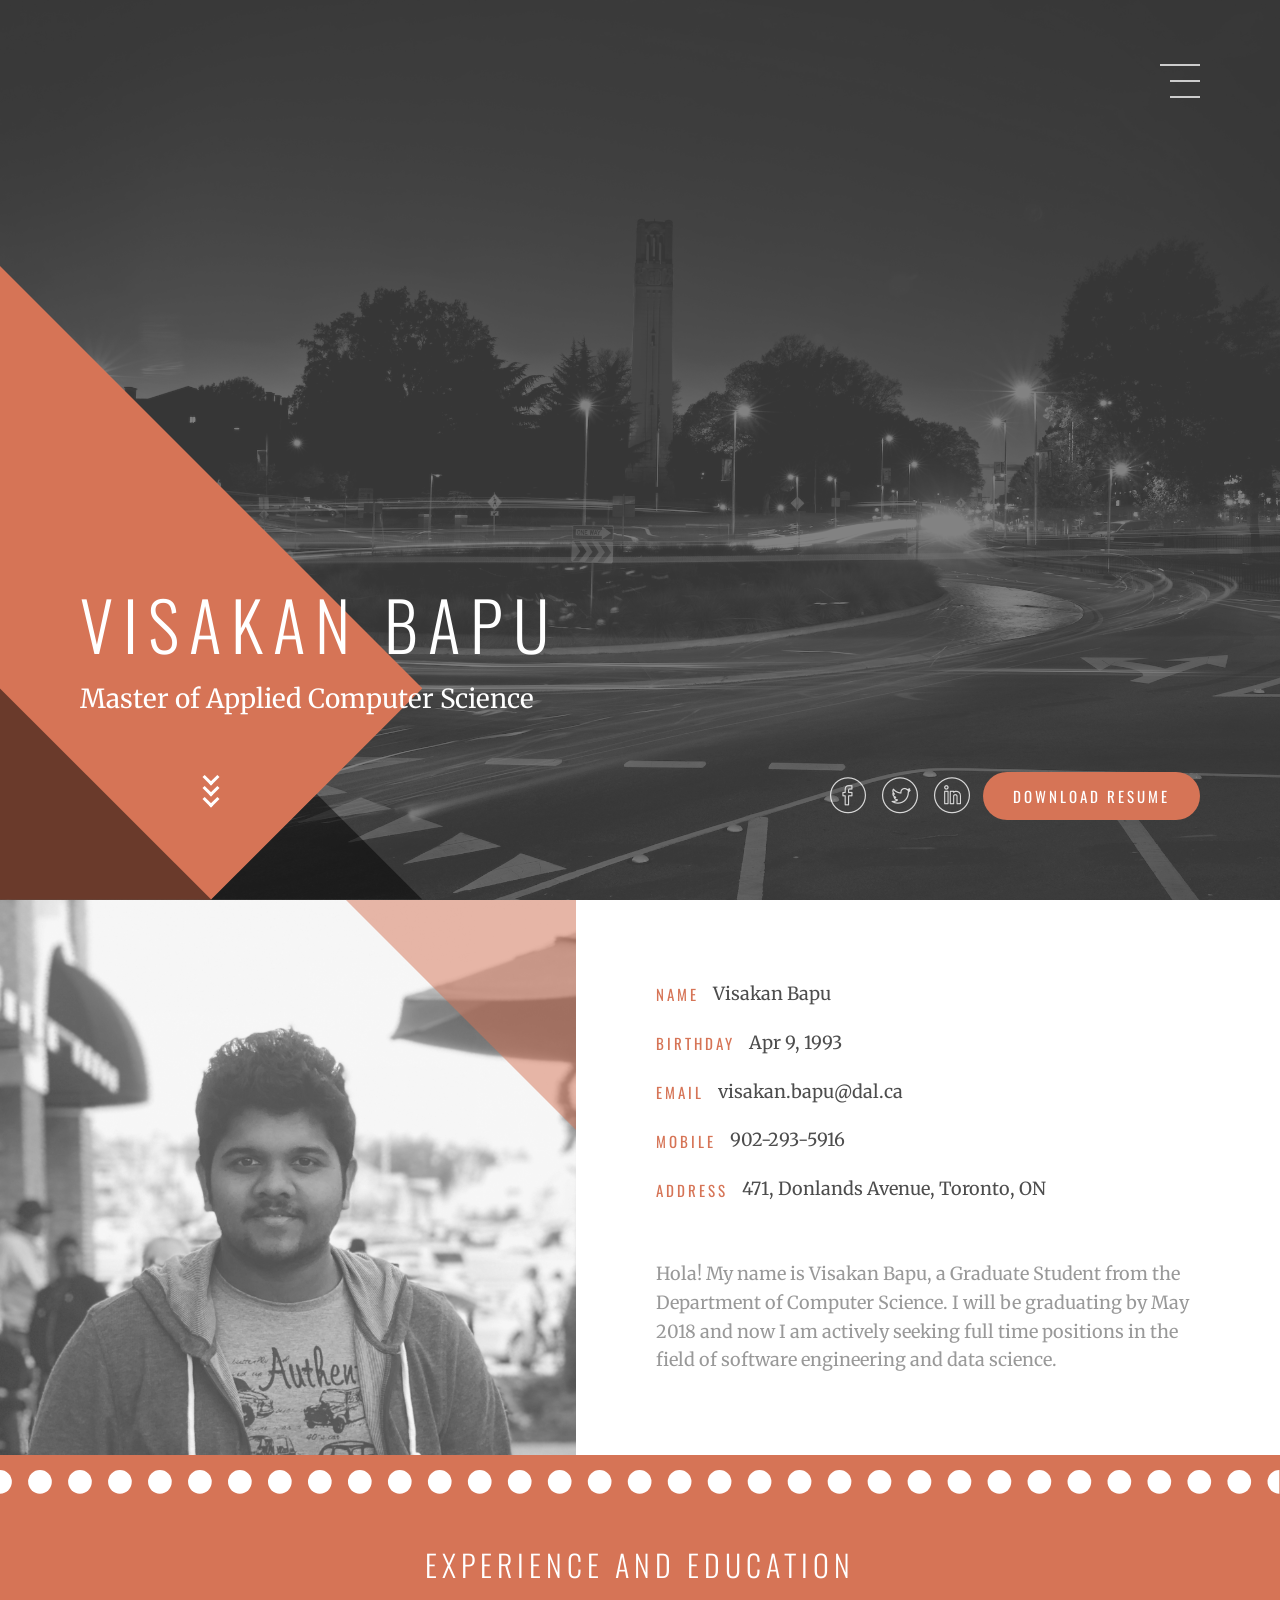
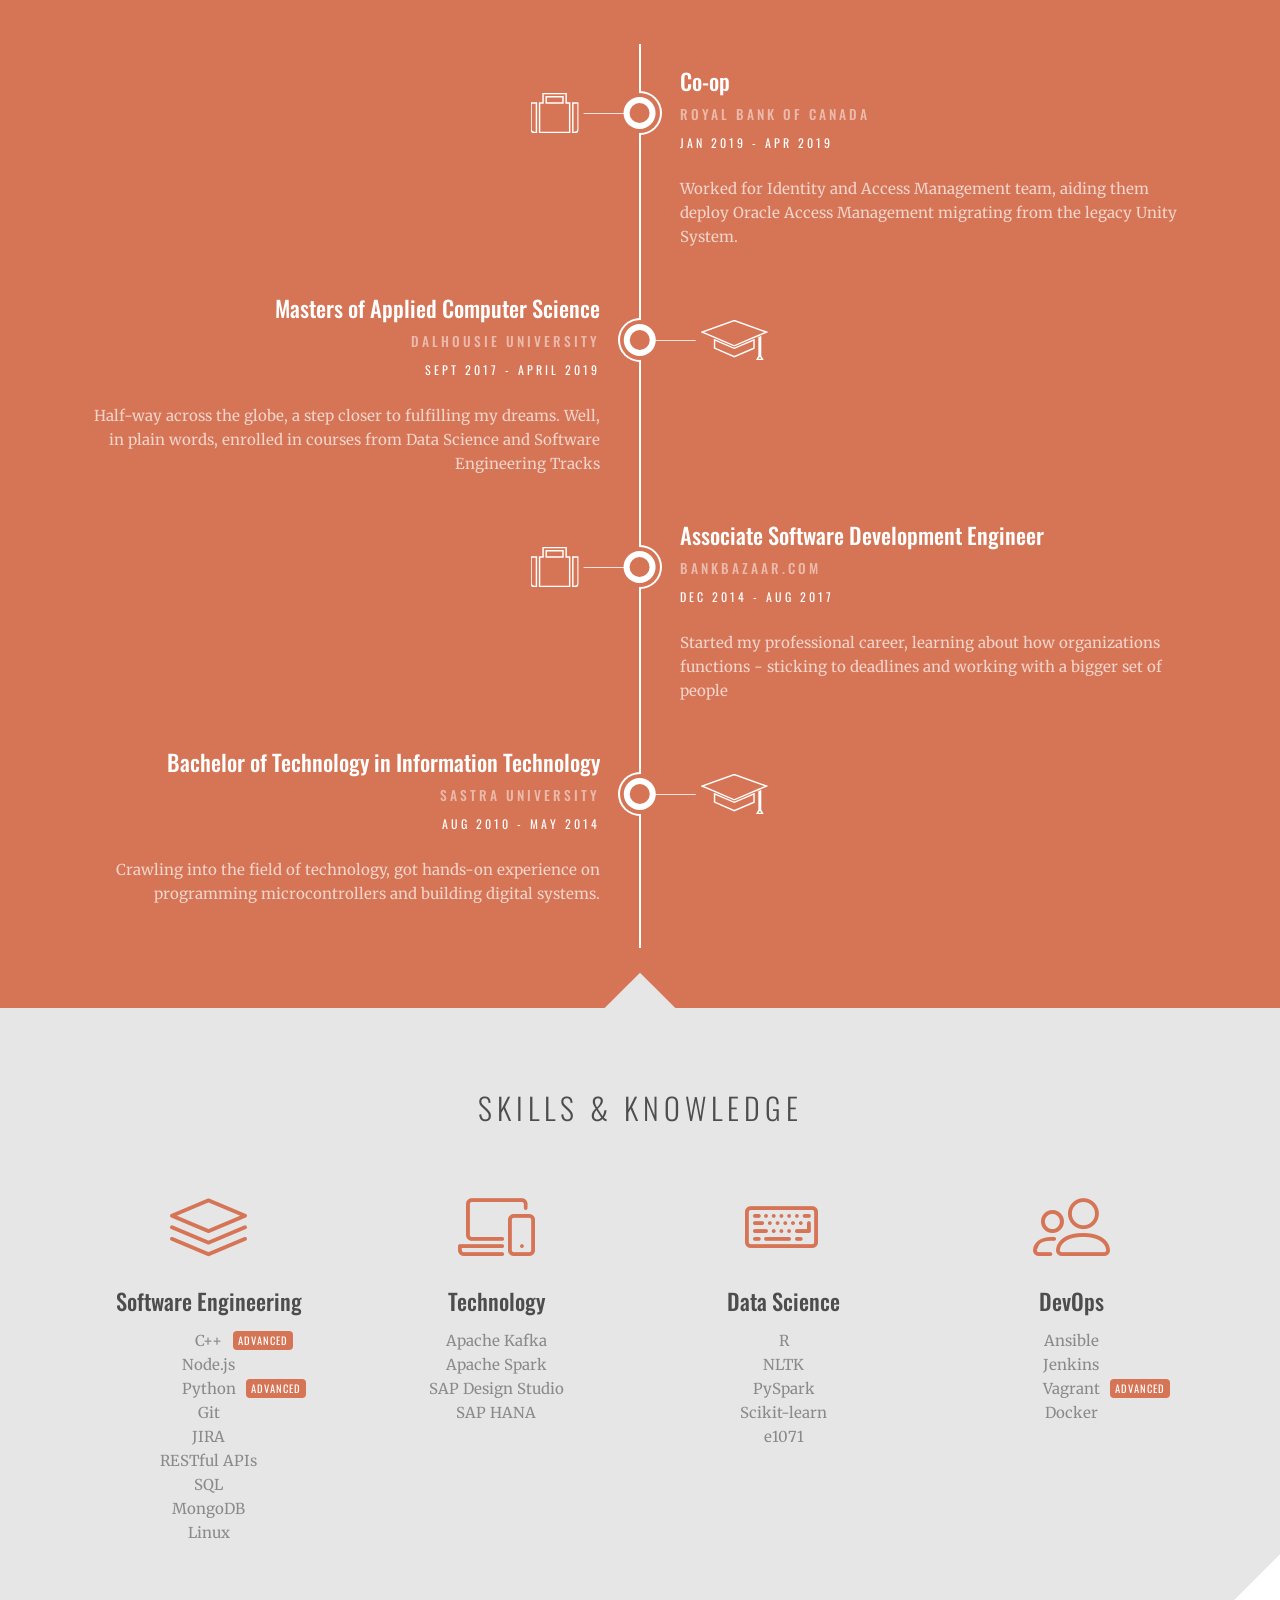
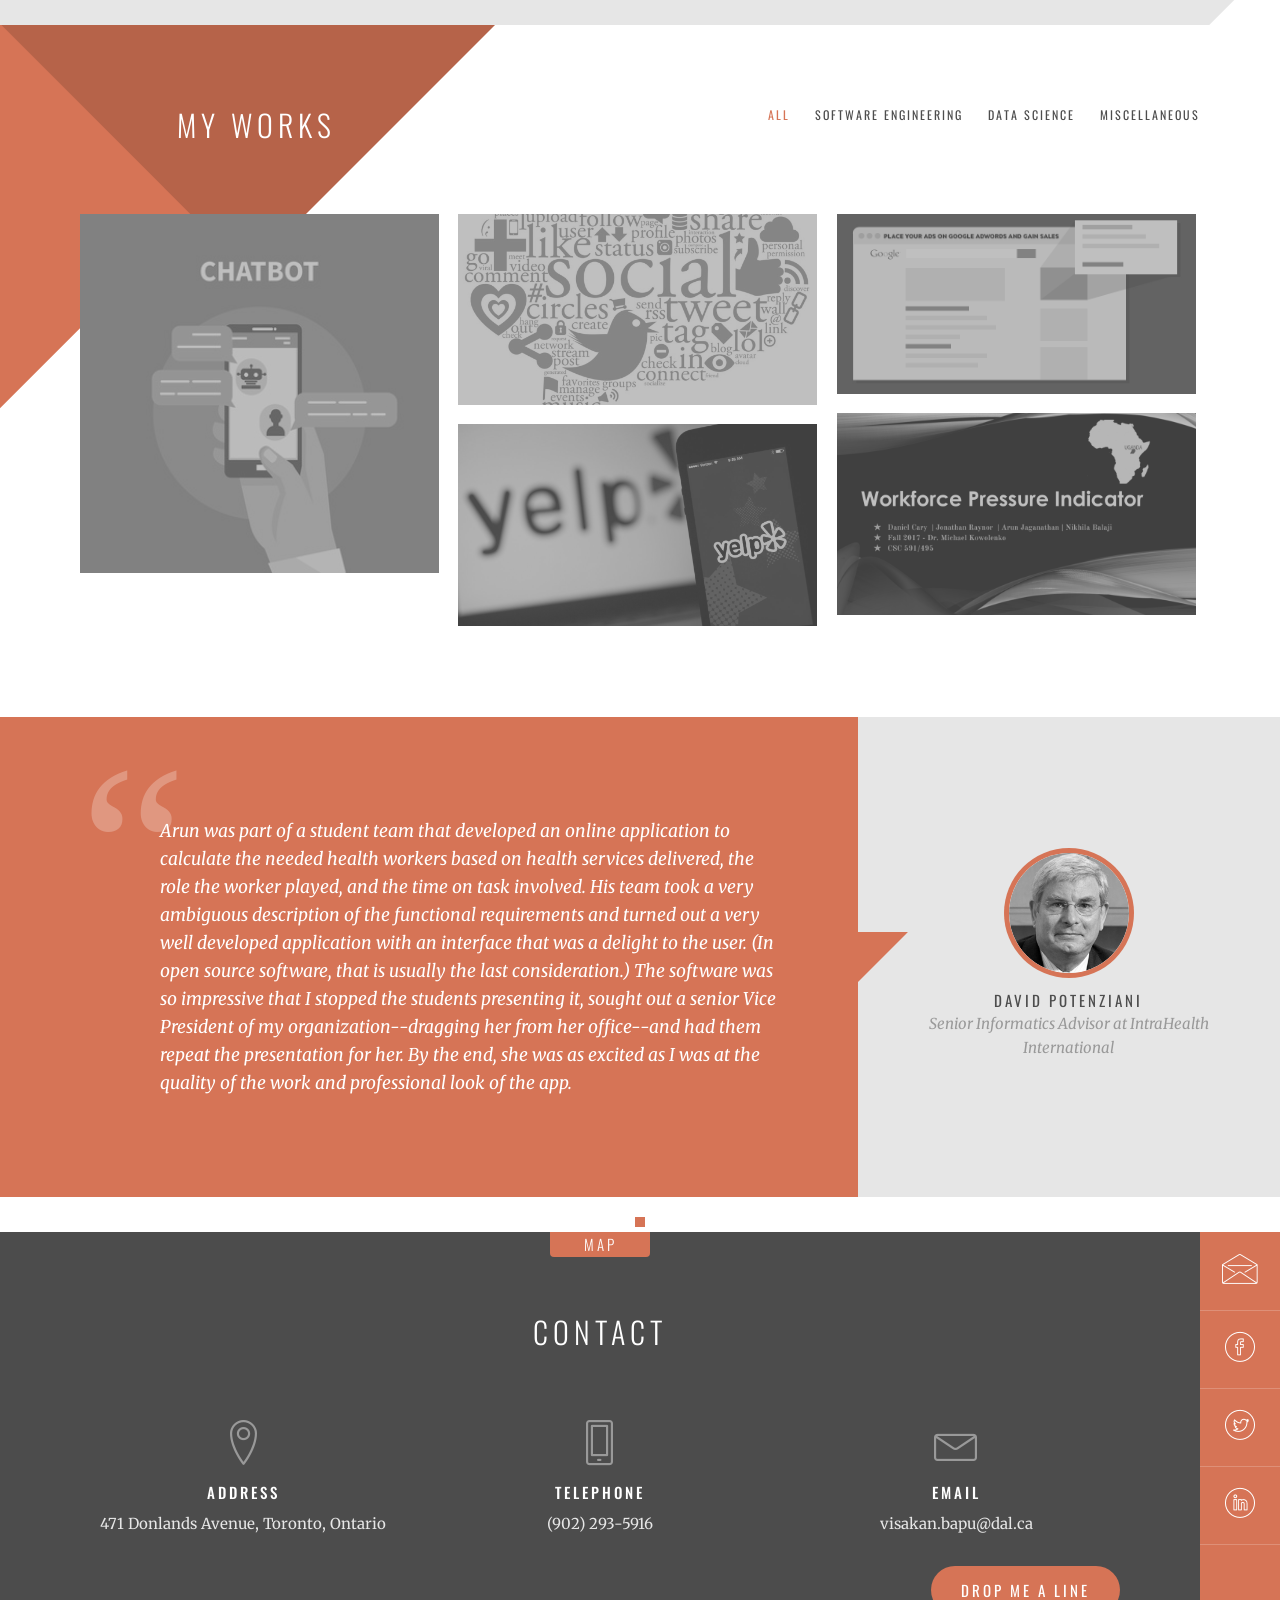
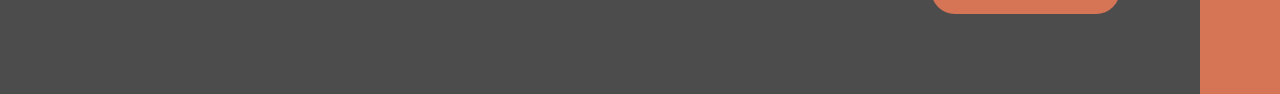
==== index.html @ 3295896a "Added Resume" ====
<!doctype html>
<html class="no-js" lang="">
	<head>
		<meta charset="utf-8">
		<meta http-equiv="X-UA-Compatible" content="IE=edge">
		<title>Visakan Bapu - Master of Applied Computer Science</title>
		<meta name="keywords" content="Keyword1, Keyword2, Keyword3">
		<meta name="description" content="A onepage resume / personal template">
		<meta name="viewport" content="width=device-width, initial-scale=1">
		<link href='https://fonts.googleapis.com/css?family=Merriweather:400,400italicc%7COswald:300,400,700&amp;subset=latin,latin-ext' rel='stylesheet' type='text/css'>
		<link rel="stylesheet" href="fonts/linearicons/web-font/style.css">
		<link rel="stylesheet" href="fonts/et-line-font/style.css">
		<link rel="stylesheet" href="css/bootstrap.min.css">
		<link rel="stylesheet" href="js/vendor/owl.carousel.2.1.0/assets/owl.carousel.min.css">
		<link rel="stylesheet" href="js/vendor/owl.carousel.2.1.0/assets/owl.theme.default.min.css">
		<link rel="stylesheet" href="css/animate.css">
		<link rel="stylesheet" href="css/jordan.css" id="css-jordan">
		<link rel="stylesheet" href="css/demo.css">
	</head>

	<body>
		<nav>
			<button class="open-menu">Menu</button>
			<ul class="menu">
				<li><a href="#about-me">About Me</a></li>
				<li><a href="#experience-education">Experience & Education</a></li>
				<li><a href="#skills-knowledge">Skills & Knowledge</a></li>
				<li><a href="#portfolio">Portfolio</a></li>
				<li><a href="#contact">Contact</a></li>
			</ul>
		</nav>

		<section id="hero" class="section-hero">
			<div class="hero-slides owl-carousel owl-theme">
				<div class="slide"><img class="img-as-bg" src="img/startup/ncsu-bell-tower.jpg" alt=""></div>
				<div class="slide"><img class="img-as-bg" src="img/startup/90_demo.jpg" alt=""></div>
				<div class="slide"><img class="img-as-bg" src="img/startup/running-me.jpg" alt=""></div>
			</div>
			<svg class="hero-triangles" viewBox="0 0 263.07 394.61" preserveAspectRatio="xMinYMax meet">
				<polygon class="primary-triangle" points="0 394.61 0 0 263.07 263.07 131.53 394.61 0 394.61" />
				<polygon class="gray-triangle" points="0 394.61 0 263.07 131.53 394.61 0 394.61" />
				<polygon class="gray-triangle" points="131.53 394.61 197.3 328.84 263.07 394.61 131.53 394.61" />
			</svg>
			<h1>Visakan Bapu</h1>
			<div class="titles">
				<ul class="texts">
					<li>Master of Applied Computer Science</li>
					<li>Aspiring Software Developer and Data Science Enthusiast</li>
				</ul>
			</div>
			<div class="btm">
				<div class="left">
					<div class="scroll-down-indicator">
						<div class="down-arrow"></div>
						<div class="down-arrow"></div>
						<div class="down-arrow"></div>
					</div>
				</div>
					<div class="right">
						<ul class="connect">
							<li><a href="https://www.facebook.com/visakan.bapu" target="_blank"><span class="icon-facebook"></span></a></li>
							<li><a href="https://twitter.com/visakan4" target="_blank"><span class="icon-twitter"></span></a></li>
							<li><a href="https://www.linkedin.com/in/visakan-bapu/" target="_blank"><span class="icon-linkedin"></span></a></li>
						</ul>
						<a href="VisakanBapu_ThurvasJeyakumar.pdf" target="_blank" class="btn">Download Resume</a>
					</div>
			</div>
		</section>

		<section id="about-me" class="section-about-me flex-responsive">
			<svg class="triangle" viewBox="0 0 100 100" preserveAspectRatio="xMaxYMin meet">
				<path d="M0 0 L100 0 L100 100 Z" />
			</svg>
			<div class="profile-pic">
				<div class="photo-container">
					<img class="img-as-bg" src="img/startup/me3.jpg" alt="">
				</div>
			</div>
			<div class="details">
				<ul class="animation-chain" data-animation="fadeInUp">
					<li>
						<span class="field-title">Name</span>
						<span class="field-content">Visakan Bapu</span>
					</li>
					<li>
						<span class="field-title">Birthday</span>
						<span class="field-content">Apr 9, 1993</span>
					</li>
					<li>
						<span class="field-title">Email</span>
						<span class="field-content">visakan.bapu@dal.ca</span>
					</li>
					<li>
						<span class="field-title">Mobile</span>
						<span class="field-content">902-293-5916</span>
					</li>
					<li>
						<span class="field-title">Address</span>
						<span class="field-content">471, Donlands Avenue, Toronto, ON</span>
					</li>
				</ul>
				<div class="intro">
					<p>Hola! My name is Visakan Bapu, a Graduate Student from the Department of Computer Science. I will be graduating by May 2018 and now I am actively seeking full time positions in the field of software engineering and data science. </p>
				</div>
			</div>
		</section>

		<section id="experience-education" class="section-experience-education bgPrimaryColor">
			<svg class="holes" viewBox="0 0 1189 22" preserveAspectRatio="xMinYMin meet">
				<circle class="cls-1" cx="37.15" cy="11" r="11" />
				<circle class="cls-1" cx="74.31" cy="11" r="11" />
				<circle class="cls-1" cx="111.46" cy="11" r="11" />
				<circle class="cls-1" cx="148.61" cy="11" r="11" />
				<circle class="cls-1" cx="185.77" cy="11" r="11" />
				<circle class="cls-1" cx="222.92" cy="11" r="11" />
				<circle class="cls-1" cx="260.07" cy="11" r="11" />
				<circle class="cls-1" cx="297.23" cy="11" r="11" />
				<circle class="cls-1" cx="334.38" cy="11" r="11" />
				<circle class="cls-1" cx="371.54" cy="11" r="11" />
				<circle class="cls-1" cx="408.69" cy="11" r="11" />
				<circle class="cls-1" cx="445.84" cy="11" r="11" />
				<circle class="cls-1" cx="483" cy="11" r="11" />
				<circle class="cls-1" cx="520.15" cy="11" r="11" />
				<circle class="cls-1" cx="557.3" cy="11" r="11" />
				<circle class="cls-1" cx="594.46" cy="11" r="11" />
				<circle class="cls-1" cx="631.61" cy="11" r="11" />
				<circle class="cls-1" cx="668.76" cy="11" r="11" />
				<circle class="cls-1" cx="705.92" cy="11" r="11" />
				<circle class="cls-1" cx="743.07" cy="11" r="11" />
				<circle class="cls-1" cx="780.22" cy="11" r="11" />
				<circle class="cls-1" cx="817.38" cy="11" r="11" />
				<circle class="cls-1" cx="854.53" cy="11" r="11" />
				<circle class="cls-1" cx="891.69" cy="11" r="11" />
				<circle class="cls-1" cx="928.84" cy="11" r="11" />
				<circle class="cls-1" cx="965.99" cy="11" r="11" />
				<circle class="cls-1" cx="1003.15" cy="11" r="11" />
				<circle class="cls-1" cx="1040.3" cy="11" r="11" />
				<circle class="cls-1" cx="1077.45" cy="11" r="11" />
				<circle class="cls-1" cx="1114.61" cy="11" r="11" />
				<circle class="cls-1" cx="1151.76" cy="11" r="11" />
				<path class="cls-1" d="M1253,389a11,11,0,0,0,0,22V389Z" transform="translate(-64 -389)" />
				<path class="cls-1" d="M64,389v22A11,11,0,0,0,64,389Z" transform="translate(-64 -389)" />
			</svg>
			<h2>Experience and Education</h2>
			<ul class="timeline">
				<li>
					<div class="icon"><img src="img/suitcase.svg" alt=""></div>
					<div class="animation-chain overflow-hidden" data-animation='fadeInRight'>
						<h3>Co-op</h3>
						<h4>Royal Bank of Canada</h4>
						<div class="date">Jan 2019 - Apr 2019</div>
					</div>
					<p>Worked for Identity and Access Management team, aiding them deploy Oracle Access Management migrating from the legacy Unity System.</p>
				</li>
				<li>
					<div class="icon"><img src="img/cap.svg" alt=""></div>
					<div class="animation-chain overflow-hidden" data-animation='fadeInLeft'>
						<h3>Masters of Applied Computer Science</h3>
						<h4>Dalhousie University</h4>
						<div class="date">Sept 2017 - April 2019</div>
						<p>Half-way across the globe, a step closer to fulfilling my dreams. Well, in plain words, enrolled in courses from Data Science and Software Engineering Tracks</p>
					</div>
				</li>
				<li>
					<div class="icon"><img src="img/suitcase.svg" alt=""></div>
					<div class="animation-chain overflow-hidden" data-animation='fadeInRight'>
						<h3>Associate Software Development Engineer</h3>
						<h4>bankbazaar.com</h4>
						<div class="date">Dec 2014 - Aug 2017</div>
					</div>
					<p>Started my professional career, learning about how organizations functions - sticking to deadlines and working with a bigger set of people</p>
				</li>
				<li>
					<div class="icon"><img src="img/cap.svg" alt=""></div>
					<div class="animation-chain overflow-hidden" data-animation='fadeInLeft'>
						<h3>Bachelor of Technology in Information Technology</h3>
						<h4>SASTRA University</h4>
						<div class="date">Aug 2010 - May 2014</div>
					</div>
					<p>Crawling into the field of technology, got hands-on experience on programming microcontrollers and building digital systems.</p>
				</li>
			</ul>
			<svg class="waves" viewBox="0 0 1149 39.29" preserveAspectRation="none">
				<path d="M66,378.29v9a49.32,49.32,0,0,1,35.26,14.58l1.05,1.1A50.12,50.12,0,0,0,173,403l1.09-1.1a50.14,50.14,0,0,1,70.7,0l1.1,1.1a50.15,50.15,0,0,0,70.71,0l1.1-1.1a50.15,50.15,0,0,1,70.71,0l1.1,1.1a50.15,50.15,0,0,0,70.71,0l1.1-1.1a50.15,50.15,0,0,1,70.71,0l1.1,1.1a50.15,50.15,0,0,0,70.71,0l1.1-1.1a50.15,50.15,0,0,1,70.71,0l1.1,1.1a50.15,50.15,0,0,0,70.71,0l1.1-1.1a50.15,50.15,0,0,1,70.71,0l1.1,1.1a50.15,50.15,0,0,0,70.71,0l1.1-1.1a50.15,50.15,0,0,1,70.71,0L964,403a50.15,50.15,0,0,0,70.71,0l1.1-1.1a50.15,50.15,0,0,1,70.71,0l1.1,1.1a50.15,50.15,0,0,0,70.71,0l1.2-1.1A49.75,49.75,0,0,1,1215,387.33v-9H66Z" transform="translate(-66 -378.29)" />
			</svg>
		</section>

		<section id="skills-knowledge" class="section-skills-knowledge bgLightGray">
			<div class="triangle"></div>
			<h2>Skills & Knowledge</h2>
			<div class="row">
				<div class="col-md-3 col-sm-6">
					<div class="skill-icon animation-chain" data-animation="zoomIn">
						<span class="lnr lnr-layers"></span>
					</div>
					<h3>Software Engineering</h3>
					<ul>
						<li>C++<span class="highlight">Advanced</span></li>
						<li>Node.js</li>
						<li>Python<span class="highlight">Advanced</span></li>
						<li>Git</li>
						<li>JIRA</li>
						<li>RESTful APIs</li>
						<li>SQL</li>
						<li>MongoDB</li>
						<li>Linux</li>
					</ul>
				</div>
				<div class="col-md-3 col-sm-6">
					<div class="skill-icon animation-chain" data-animation="zoomIn">
						<span class="lnr lnr-laptop-phone"></span>
					</div>
					<h3><track kind="subtitles" src="sampleSubtitles_en.srt" srclang="en">Technology</h3>
					<ul>
						<li>Apache Kafka</li>
						<li>Apache Spark</li>
						<li>SAP Design Studio</li>
						<li>SAP HANA</li>
					</ul>		
				</div>

				<div class="col-md-3 col-sm-6">
					<div class="skill-icon animation-chain" data-animation="zoomIn">
						<span class="lnr lnr-keyboard"></span>
					</div>
					<h3>Data Science</h3>
					<ul>
						<li>R</li>
						<li>NLTK</li>
						<li>PySpark</li>
						<li>Scikit-learn</li>
						<li>e1071</li>
					</ul>
				</div>

				<div class="col-md-3 col-sm-6">
					<div class="skill-icon animation-chain" data-animation="zoomIn">
						<span class="lnr lnr-users"></span>
					</div>
					<h3>DevOps</h3>
					<ul>
						<li>Ansible</li>
						<li>Jenkins</li>
						<li>Vagrant<span class="highlight">Advanced</span></li>
						<li>Docker</li>
					</ul>
				</div>
			</div>
		</section>

		<!--Section for Projects-->
		<section id="portfolio" class="section-portfolio">
			
			<div class="portfolio-overlay">
				<div class="portfolio-modal">
					<ul class="modal-nav">
						<li><a href="#" class="modal-nav-prev"><span class="lnr lnr-chevron-left"></span></a></li>
						<li><a href="#" class="modal-nav-next"><span class="lnr lnr-chevron-right"></span></a></li>
						<li class="enabled"><a href="#" class="modal-nav-close"><span class="lnr lnr-cross"></span></a></li>
					</ul>
					<div class="overflow-wrapper">
						<div class="modal-main flex-responsive">
							<div class="right"></div>
							<div class="left"></div>
						</div>
					</div>
				</div>
			</div>

			<div class="row">
				<div class="col-md-4 col-sm-12">
					<h2>My Works</h2>
				</div>

				<div class="col-md-8 col-sm-12">
					<ul class="portfolio-cats">
						<li><a href="#" data-cat="*" class="current">All</a></li>
						<li><a href="#" data-cat="se">Software Engineering</a></li>
						<li><a href="#" data-cat="ds">Data science</a></li>
						<li><a href="#" data-cat="photography">Miscellaneous</a></li>
						<!--<li><a href="#" data-cat="interaction-design">Interaction Design</a></li>-->
					</ul>
				</div>
			</div>

			<div class="grid animation-chain" data-animation="zoomIn">
				<div class="grid-item se">
					<img src="img/portfolio/oobot.jpg" alt="">
					<a class="portfolio-open-modal" href="#"><span class="lnr lnr-magnifier"></span></a>
					<a class="portfolio-external-link" href="https://github.com/arun5493/OObot-Objected_Oriented_Bot" target="_blank"><span class="lnr lnr-link"></span></a>
					<div class="portfolio-hidden">
						<ul class="video">
							<li><iframe data-src="https://player.vimeo.com/video/253344686" width="640" height="360" webkitallowfullscreen mozallowfullscreen allowfullscreen><iframe>
							</li>
							<li><iframe data-src="https://player.vimeo.com/video/253344539" width="640" height="360" webkitallowfullscreen mozallowfullscreen allowfullscreen></iframe></li>
						</ul>
						<ul class="portfolio-info">
							<li>
								<h3>OOBot - Object Oriented Bot</h3>
								<p>A slack chatbot that is amied to help new players in the computing industry, by providing basic templates of various design patterns</p>
							</li>
							<li>
								<h3>Technology</h3>
								<p>Python, Git, Slack, Ansible, Amazon AWS</p>
							</li>
							<li>
								<a href="https://github.com/arun5493/OObot-Objected_Oriented_Bot" class="btn" target="_blank">Visit Github</a>
							</li>
						</ul>
					</div>
				</div>

				<div class="grid-item ds">
					<img src="img/portfolio/p1-tsa.jpg" alt="">
					<a class="portfolio-open-modal" href="#"><span class="lnr lnr-magnifier"></span></a>
					<a class="portfolio-external-link" href="https://github.com/arun5493/Twitter_Sentiment_Analysis" target="_blank"><span class="lnr lnr-link"></span></a>
					<div class="portfolio-hidden">
						<ul class="image-list">
							<li><img data-src="img/portfolio/p1-tsa.jpg" src="img/blank.html" alt=""></li>
							<li><img data-src="img/portfolio/p1-tsa-plot-2.jpg" src="img/blank.html" alt=""></li>
						</ul>
						<ul class="portfolio-info">
							<li>
								<h3>Twitter Sentiment Analysis</h3>
								<p>A basic sentiment analysis on Twitter feed using Apache Kafka. A project attempting to combine the power of technology with strong data.</p>
							</li>
							<li>
								<h3>Technology</h3>
	 							<p>Python, Apache Kafka, NLTK</p>
							</li>
							<li>
								<a href="https://github.com/arun5493/Twitter_Sentiment_Analysis" class="btn" target="_blank">Visit GitHub</a>
							</li>
						</ul>
					</div>
				</div>

				<div class="grid-item ds">
					<img src="img/portfolio/p2-adwords.jpg" alt="">
					<a class="portfolio-open-modal" href="#"><span class="lnr lnr-magnifier"></span></a>
					<a class="portfolio-external-link" href="https://github.com/arun5493/Adwords-Placing" target="_blank"><span class="lnr lnr-link"></span></a>
					<div class="portfolio-hidden">
	  					<ul class="image-list">
	  						<li><img data-src="img/portfolio/p2-adwords.jpg" src="img/blank.html" alt=""></li>
	  					</ul>
						<ul class="portfolio-info">
							<li>
								<h3>Adwords Placing</h3>
								<p>Given a dataset about advertisers and thier total budget, implemented different algorithms like Greedy, MSVV and Balance. These algorithms aims at maximizing the profit received from the advertisers.</p>
							</li>
							<li>
								<h3>Technology</h3>
								<p>Python, Numpy, Pandas</p>
							</li>
							<li>
								<a href="https://github.com/arun5493/Adwords-Placing" class="btn" target="_blank">Github</a>
							</li>
						</ul>
					</div>
				</div>

				<div class="grid-item se">
					<img src="img/portfolio/wpi/wpi.png" alt="">
					<a class="portfolio-open-modal" href="#"><span class="lnr lnr-magnifier"></span></a>
					<a class="portfolio-external-link" href="https://github.com/arun5493/D3M_Group_1" target="_blank"><span class="lnr lnr-link"></span></a>
					<div class="portfolio-hidden">
					  <ul class="image-list">
					  	<li><img data-src="img/portfolio/wpi/wpi.png" src="img/blank.html" alt=""></li>
						  <li><img data-src="img/portfolio/wpi/wpi2.png" src="img/blank.html" alt=""></li>
						  <li><img data-src="img/portfolio/wpi/wpi3.png" src="img/blank.html" alt=""></li>
						  <li><img data-src="img/portfolio/wpi/wpi4.png" src="img/blank.html" alt=""></li>
						  <li><img data-src="img/portfolio/wpi/wpi5.png" src="img/blank.html" alt=""></li>
					  </ul>
						<ul class="portfolio-info">
							<li>
								<h3>Workforce Pressure Indicator</h3>
								<p>Working for IntraHealth International, developed a web application that allows user to find the workforce pressure. Developed the application based on the medical staff information from Uganda using District Health Information System (DHIS2) and Integrated Human Resources Information System (iHRIS) for procuring the data</p>
							</li>
							<li>
								<h3>Technology</h3>
								<p>NodeJS, Express, React, Bootstrap,SQL Server </p>
							</li>
							<li>
								<a href="https://github.com/arun5493/D3M_Group_1" class="btn" target="_blank">Visit GitHub</a>
							</li>
						</ul>
					</div>
				</div>

				<div class="grid-item ds">
					<img src="img/portfolio/yelp1.jpg" alt="">
					<a class="portfolio-open-modal" href="#"><span class="lnr lnr-magnifier"></span></a>
					<a class="portfolio-external-link" href="https://github.com/arun5493/Yelp_Rating_Prediction" target="_blank"><span class="lnr lnr-link"></span></a>
					<div class="portfolio-hidden">
						<ul class="image-list">
							<li><img data-src="img/portfolio/yelp1.jpg" src="img/blank.html" alt=""></li>
						</ul>
						<ul class="portfolio-info">
							<li>
								<h3>Restaurant Rating Prediction</h3>
								<p>Analysed a 3GB Dataset, built models like SVM, Linear Regression, Neural Networks to predict the rating of an upcoming restaurant - based on the cuisine, ambience, location, etc</p>
							</li>
							<li>
								<h3>Technology</h3>
								<p>Python, R, Scikit-learn, Pandas</p>
							</li>
							<li>
								<a href="https://github.com/arun5493/Yelp_Rating_Prediction" class="btn" target="_blank">View on Github</a>
							</li>
						</ul>
					</div>
				</div>
			</div>
		</section>

		<!-- Testimonial Section Begins here -->
		<section id="testimonials" class="section-testimonials">
			<div class="owl-carousel owl-theme">
				<div class="testimonial flex-responsive">
					<div class="quote bgPrimaryColor">
						<blockquote> Arun was part of a student team that developed an online application to calculate the needed health workers based on health services delivered, the role the worker played, and the time on task involved. His team took a very ambiguous description of the functional requirements and turned out a very well developed application with an interface that was a delight to the user. (In open source software, that is usually the last consideration.) The software was so impressive that I stopped the students presenting it, sought out a senior Vice President of my organization--dragging her from her office--and had them repeat the presentation for her. By the end, she was as excited as I was at the quality of the work and professional look of the app.
						</blockquote>
	 				</div>
					<div class="person bgLightGray">
						<div class="profile-pic">
							<img src="img/testimonials/david.jpg" alt="" class="profile-pic">
						</div>
						<div class="info">
							<p class="name">David Potenziani</p>
							<p class="organization">Senior Informatics Advisor at IntraHealth International</p>
						</div>
					</div>
				</div>
			</div>
		</section>

		<section id="contact" class="section-contact bgDarkGray flex-responsive">
			<div class="left">
				<a href="#" class="map-view-switch">Map</a>
				<div class="map-canvas"></div>
					<div class="contact-main">
						<h2>Contact</h2>
						<div class="row contact-info animation-chain overflow-hidden">
							<div class="col-md-4">
								<div class="icon">
									<span class="lnr lnr-map-marker"></span>
								</div>
								<h3>Address</h3>
								<p>471 Donlands Avenue, Toronto, Ontario</p>
								</div>
								<div class="col-md-4">
									<div class="icon"><span class="lnr lnr-smartphone"></span>
								</div>
								<h3>Telephone</h3>
								<p>(902) 293-5916</p>
							</div>

							<div class="col-md-4">
								<a href="mailto:visakan.bapu@dal.ca">
									<div class="icon">
										<span class="lnr lnr-envelope"></span>
									</div>
									<h3>Email</h3>
									<p><a href="mailto:visakan.bapu@dal.ca"><span class="__cf_email__">visakan.bapu@dal.ca</span></a></p>
								</a>
							</div>
						</div>

						<form method="post" action="http://www.simon-li.com/projects/jordan/php/contact.php" name="contact-form" id="contact-form">
							<a href="contact.html" target="_blank" class="btn">Drop me a line</a>
						</form>
						<div id="message"></div>
					</div>
				</div>

				<div class="right">
					<ul class="connect">
						<li><a href="mailto:visakan.bapu@dal.ca"><span class="icon-envelope"></span></a></li>
						<li><a href="https://www.facebook.com/visakan.bapu" target="_blank"><span class="icon-facebook"></span></a></li>
						<li><a href="https://twitter.com/visakan4" target="_blank"><span class="icon-twitter"></span></a></li>
						<li><a href="https://www.linkedin.com/in/visakan-bapu/" target="_blank"><span class="icon-linkedin"></span></a></li>
						<!--<li><a href="#"><span class="icon-dribbble"></span></a></li>------ Removing dribble icon as I dont find it necessary -->
					</ul>
				</div>
		</section>

		<script data-cfasync="false" src="cdn-cgi/scripts/af2821b0/cloudflare-static/email-decode.min.js"></script><script src="js/vendor/modernizr-2.8.3-respond-1.4.2.min.js"></script>
		<script src="ajax.googleapis.com/ajax/libs/jquery/1.11.2/jquery.min.js"></script>
		<script>window.jQuery || document.write('<script src="js/vendor/jquery-1.11.2.min.js"><\/script>')</script>
		<script src="js/vendor/bootstrap.min.js"></script>
		<script src="js/vendor/imagesloaded.pkgd.min.js"></script>
		<script src="js/vendor/isotope.pkgd.min.js"></script>
		<script src="js/vendor/jquery.lettering.js"></script>
		<script src="js/vendor/jquery.textillate.js"></script>
		<script src="js/vendor/owl.carousel.2.1.0/owl.carousel.min.js"></script>
		<script src="https://maps.googleapis.com/maps/api/js?key=AIzaSyBSF27wMSj6EFgaTsvU0CBdqjhM-sFp-aU" type="text/javascript"></script>
		<script src="js/google-maps.js"></script>
		<script src="js/contact.js"></script>
		<script src="js/main.js"></script>
		<script src="js/demo.js"></script>

		<script>
		  (function(i,s,o,g,r,a,m){i['GoogleAnalyticsObject']=r;i[r]=i[r]||function(){
		  (i[r].q=i[r].q||[]).push(arguments)},i[r].l=1*new Date();a=s.createElement(o),
		  m=s.getElementsByTagName(o)[0];a.async=1;a.src=g;m.parentNode.insertBefore(a,m)
		  })(window,document,'script','www.google-analytics.com/analytics.js','ga');

		  ga('create', 'UA-82351731-1', 'auto');
		  ga('send', 'pageview');

		</script>
	</body>
</html>
---- fonts/linearicons/web-font/style.css ----
@font-face{font-family:'Linearicons-Free';src:url('fonts/Linearicons-Free54e954e9.eot?w118d');src:url('fonts/Linearicons-Freed41dd41d.eot?#iefixw118d') format('embedded-opentype'),url('fonts/Linearicons-Free54e954e9.woff2?w118d') format('woff2'),url('fonts/Linearicons-Free54e954e9.woff?w118d') format('woff'),url('fonts/Linearicons-Free54e954e9.ttf?w118d') format('truetype'),url('fonts/Linearicons-Free54e954e9.svg?w118d#Linearicons-Free') format('svg');font-weight:normal;font-style:normal;}.lnr{font-family:'Linearicons-Free';speak:none;font-style:normal;font-weight:normal;font-variant:normal;text-transform:none;line-height:1;-webkit-font-smoothing:antialiased;-moz-osx-font-smoothing:grayscale;}.lnr-home:before{content:"\e800";}.lnr-apartment:before{content:"\e801";}.lnr-pencil:before{content:"\e802";}.lnr-magic-wand:before{content:"\e803";}.lnr-drop:before{content:"\e804";}.lnr-lighter:before{content:"\e805";}.lnr-poop:before{content:"\e806";}.lnr-sun:before{content:"\e807";}.lnr-moon:before{content:"\e808";}.lnr-cloud:before{content:"\e809";}.lnr-cloud-upload:before{content:"\e80a";}.lnr-cloud-download:before{content:"\e80b";}.lnr-cloud-sync:before{content:"\e80c";}.lnr-cloud-check:before{content:"\e80d";}.lnr-database:before{content:"\e80e";}.lnr-lock:before{content:"\e80f";}.lnr-cog:before{content:"\e810";}.lnr-trash:before{content:"\e811";}.lnr-dice:before{content:"\e812";}.lnr-heart:before{content:"\e813";}.lnr-star:before{content:"\e814";}.lnr-star-half:before{content:"\e815";}.lnr-star-empty:before{content:"\e816";}.lnr-flag:before{content:"\e817";}.lnr-envelope:before{content:"\e818";}.lnr-paperclip:before{content:"\e819";}.lnr-inbox:before{content:"\e81a";}.lnr-eye:before{content:"\e81b";}.lnr-printer:before{content:"\e81c";}.lnr-file-empty:before{content:"\e81d";}.lnr-file-add:before{content:"\e81e";}.lnr-enter:before{content:"\e81f";}.lnr-exit:before{content:"\e820";}.lnr-graduation-hat:before{content:"\e821";}.lnr-license:before{content:"\e822";}.lnr-music-note:before{content:"\e823";}.lnr-film-play:before{content:"\e824";}.lnr-camera-video:before{content:"\e825";}.lnr-camera:before{content:"\e826";}.lnr-picture:before{content:"\e827";}.lnr-book:before{content:"\e828";}.lnr-bookmark:before{content:"\e829";}.lnr-user:before{content:"\e82a";}.lnr-users:before{content:"\e82b";}.lnr-shirt:before{content:"\e82c";}.lnr-store:before{content:"\e82d";}.lnr-cart:before{content:"\e82e";}.lnr-tag:before{content:"\e82f";}.lnr-phone-handset:before{content:"\e830";}.lnr-phone:before{content:"\e831";}.lnr-pushpin:before{content:"\e832";}.lnr-map-marker:before{content:"\e833";}.lnr-map:before{content:"\e834";}.lnr-location:before{content:"\e835";}.lnr-calendar-full:before{content:"\e836";}.lnr-keyboard:before{content:"\e837";}.lnr-spell-check:before{content:"\e838";}.lnr-screen:before{content:"\e839";}.lnr-smartphone:before{content:"\e83a";}.lnr-tablet:before{content:"\e83b";}.lnr-laptop:before{content:"\e83c";}.lnr-laptop-phone:before{content:"\e83d";}.lnr-power-switch:before{content:"\e83e";}.lnr-bubble:before{content:"\e83f";}.lnr-heart-pulse:before{content:"\e840";}.lnr-construction:before{content:"\e841";}.lnr-pie-chart:before{content:"\e842";}.lnr-chart-bars:before{content:"\e843";}.lnr-gift:before{content:"\e844";}.lnr-diamond:before{content:"\e845";}.lnr-linearicons:before{content:"\e846";}.lnr-dinner:before{content:"\e847";}.lnr-coffee-cup:before{content:"\e848";}.lnr-leaf:before{content:"\e849";}.lnr-paw:before{content:"\e84a";}.lnr-rocket:before{content:"\e84b";}.lnr-briefcase:before{content:"\e84c";}.lnr-bus:before{content:"\e84d";}.lnr-car:before{content:"\e84e";}.lnr-train:before{content:"\e84f";}.lnr-bicycle:before{content:"\e850";}.lnr-wheelchair:before{content:"\e851";}.lnr-select:before{content:"\e852";}.lnr-earth:before{content:"\e853";}.lnr-smile:before{content:"\e854";}.lnr-sad:before{content:"\e855";}.lnr-neutral:before{content:"\e856";}.lnr-mustache:before{content:"\e857";}.lnr-alarm:before{content:"\e858";}.lnr-bullhorn:before{content:"\e859";}.lnr-volume-high:before{content:"\e85a";}.lnr-volume-medium:before{content:"\e85b";}.lnr-volume-low:before{content:"\e85c";}.lnr-volume:before{content:"\e85d";}.lnr-mic:before{content:"\e85e";}.lnr-hourglass:before{content:"\e85f";}.lnr-undo:before{content:"\e860";}.lnr-redo:before{content:"\e861";}.lnr-sync:before{content:"\e862";}.lnr-history:before{content:"\e863";}.lnr-clock:before{content:"\e864";}.lnr-download:before{content:"\e865";}.lnr-upload:before{content:"\e866";}.lnr-enter-down:before{content:"\e867";}.lnr-exit-up:before{content:"\e868";}.lnr-bug:before{content:"\e869";}.lnr-code:before{content:"\e86a";}.lnr-link:before{content:"\e86b";}.lnr-unlink:before{content:"\e86c";}.lnr-thumbs-up:before{content:"\e86d";}.lnr-thumbs-down:before{content:"\e86e";}.lnr-magnifier:before{content:"\e86f";}.lnr-cross:before{content:"\e870";}.lnr-menu:before{content:"\e871";}.lnr-list:before{content:"\e872";}.lnr-chevron-up:before{content:"\e873";}.lnr-chevron-down:before{content:"\e874";}.lnr-chevron-left:before{content:"\e875";}.lnr-chevron-right:before{content:"\e876";}.lnr-arrow-up:before{content:"\e877";}.lnr-arrow-down:before{content:"\e878";}.lnr-arrow-left:before{content:"\e879";}.lnr-arrow-right:before{content:"\e87a";}.lnr-move:before{content:"\e87b";}.lnr-warning:before{content:"\e87c";}.lnr-question-circle:before{content:"\e87d";}.lnr-menu-circle:before{content:"\e87e";}.lnr-checkmark-circle:before{content:"\e87f";}.lnr-cross-circle:before{content:"\e880";}.lnr-plus-circle:before{content:"\e881";}.lnr-circle-minus:before{content:"\e882";}.lnr-arrow-up-circle:before{content:"\e883";}.lnr-arrow-down-circle:before{content:"\e884";}.lnr-arrow-left-circle:before{content:"\e885";}.lnr-arrow-right-circle:before{content:"\e886";}.lnr-chevron-up-circle:before{content:"\e887";}.lnr-chevron-down-circle:before{content:"\e888";}.lnr-chevron-left-circle:before{content:"\e889";}.lnr-chevron-right-circle:before{content:"\e88a";}.lnr-crop:before{content:"\e88b";}.lnr-frame-expand:before{content:"\e88c";}.lnr-frame-contract:before{content:"\e88d";}.lnr-layers:before{content:"\e88e";}.lnr-funnel:before{content:"\e88f";}.lnr-text-format:before{content:"\e890";}.lnr-text-format-remove:before{content:"\e891";}.lnr-text-size:before{content:"\e892";}.lnr-bold:before{content:"\e893";}.lnr-italic:before{content:"\e894";}.lnr-underline:before{content:"\e895";}.lnr-strikethrough:before{content:"\e896";}.lnr-highlight:before{content:"\e897";}.lnr-text-align-left:before{content:"\e898";}.lnr-text-align-center:before{content:"\e899";}.lnr-text-align-right:before{content:"\e89a";}.lnr-text-align-justify:before{content:"\e89b";}.lnr-line-spacing:before{content:"\e89c";}.lnr-indent-increase:before{content:"\e89d";}.lnr-indent-decrease:before{content:"\e89e";}.lnr-pilcrow:before{content:"\e89f";}.lnr-direction-ltr:before{content:"\e8a0";}.lnr-direction-rtl:before{content:"\e8a1";}.lnr-page-break:before{content:"\e8a2";}.lnr-sort-alpha-asc:before{content:"\e8a3";}.lnr-sort-amount-asc:before{content:"\e8a4";}.lnr-hand:before{content:"\e8a5";}.lnr-pointer-up:before{content:"\e8a6";}.lnr-pointer-right:before{content:"\e8a7";}.lnr-pointer-down:before{content:"\e8a8";}.lnr-pointer-left:before{content:"\e8a9";}
---- fonts/et-line-font/style.css ----
@font-face{font-family:'et-line';src:url('fonts/et-line.eot');src:url('fonts/et-lined41dd41d.eot?#iefix') format('embedded-opentype'),url('fonts/et-line.woff') format('woff'),url('fonts/et-line.ttf') format('truetype'),url('fonts/et-line.svg#et-line') format('svg');font-weight:normal;font-style:normal;}[data-icon]:before{font-family:'et-line';content:attr(data-icon);speak:none;font-weight:normal;font-variant:normal;text-transform:none;line-height:1;-webkit-font-smoothing:antialiased;-moz-osx-font-smoothing:grayscale;display:inline-block;}.icon-mobile,.icon-laptop,.icon-desktop,.icon-tablet,.icon-phone,.icon-document,.icon-documents,.icon-search,.icon-clipboard,.icon-newspaper,.icon-notebook,.icon-book-open,.icon-browser,.icon-calendar,.icon-presentation,.icon-picture,.icon-pictures,.icon-video,.icon-camera,.icon-printer,.icon-toolbox,.icon-briefcase,.icon-wallet,.icon-gift,.icon-bargraph,.icon-grid,.icon-expand,.icon-focus,.icon-edit,.icon-adjustments,.icon-ribbon,.icon-hourglass,.icon-lock,.icon-megaphone,.icon-shield,.icon-trophy,.icon-flag,.icon-map,.icon-puzzle,.icon-basket,.icon-envelope,.icon-streetsign,.icon-telescope,.icon-gears,.icon-key,.icon-paperclip,.icon-attachment,.icon-pricetags,.icon-lightbulb,.icon-layers,.icon-pencil,.icon-tools,.icon-tools-2,.icon-scissors,.icon-paintbrush,.icon-magnifying-glass,.icon-circle-compass,.icon-linegraph,.icon-mic,.icon-strategy,.icon-beaker,.icon-caution,.icon-recycle,.icon-anchor,.icon-profile-male,.icon-profile-female,.icon-bike,.icon-wine,.icon-hotairballoon,.icon-globe,.icon-genius,.icon-map-pin,.icon-dial,.icon-chat,.icon-heart,.icon-cloud,.icon-upload,.icon-download,.icon-target,.icon-hazardous,.icon-piechart,.icon-speedometer,.icon-global,.icon-compass,.icon-lifesaver,.icon-clock,.icon-aperture,.icon-quote,.icon-scope,.icon-alarmclock,.icon-refresh,.icon-happy,.icon-sad,.icon-facebook,.icon-twitter,.icon-googleplus,.icon-rss,.icon-tumblr,.icon-linkedin,.icon-dribbble{font-family:'et-line';speak:none;font-style:normal;font-weight:normal;font-variant:normal;text-transform:none;line-height:1;-webkit-font-smoothing:antialiased;-moz-osx-font-smoothing:grayscale;display:inline-block;}.icon-mobile:before{content:"\e000";}.icon-laptop:before{content:"\e001";}.icon-desktop:before{content:"\e002";}.icon-tablet:before{content:"\e003";}.icon-phone:before{content:"\e004";}.icon-document:before{content:"\e005";}.icon-documents:before{content:"\e006";}.icon-search:before{content:"\e007";}.icon-clipboard:before{content:"\e008";}.icon-newspaper:before{content:"\e009";}.icon-notebook:before{content:"\e00a";}.icon-book-open:before{content:"\e00b";}.icon-browser:before{content:"\e00c";}.icon-calendar:before{content:"\e00d";}.icon-presentation:before{content:"\e00e";}.icon-picture:before{content:"\e00f";}.icon-pictures:before{content:"\e010";}.icon-video:before{content:"\e011";}.icon-camera:before{content:"\e012";}.icon-printer:before{content:"\e013";}.icon-toolbox:before{content:"\e014";}.icon-briefcase:before{content:"\e015";}.icon-wallet:before{content:"\e016";}.icon-gift:before{content:"\e017";}.icon-bargraph:before{content:"\e018";}.icon-grid:before{content:"\e019";}.icon-expand:before{content:"\e01a";}.icon-focus:before{content:"\e01b";}.icon-edit:before{content:"\e01c";}.icon-adjustments:before{content:"\e01d";}.icon-ribbon:before{content:"\e01e";}.icon-hourglass:before{content:"\e01f";}.icon-lock:before{content:"\e020";}.icon-megaphone:before{content:"\e021";}.icon-shield:before{content:"\e022";}.icon-trophy:before{content:"\e023";}.icon-flag:before{content:"\e024";}.icon-map:before{content:"\e025";}.icon-puzzle:before{content:"\e026";}.icon-basket:before{content:"\e027";}.icon-envelope:before{content:"\e028";}.icon-streetsign:before{content:"\e029";}.icon-telescope:before{content:"\e02a";}.icon-gears:before{content:"\e02b";}.icon-key:before{content:"\e02c";}.icon-paperclip:before{content:"\e02d";}.icon-attachment:before{content:"\e02e";}.icon-pricetags:before{content:"\e02f";}.icon-lightbulb:before{content:"\e030";}.icon-layers:before{content:"\e031";}.icon-pencil:before{content:"\e032";}.icon-tools:before{content:"\e033";}.icon-tools-2:before{content:"\e034";}.icon-scissors:before{content:"\e035";}.icon-paintbrush:before{content:"\e036";}.icon-magnifying-glass:before{content:"\e037";}.icon-circle-compass:before{content:"\e038";}.icon-linegraph:before{content:"\e039";}.icon-mic:before{content:"\e03a";}.icon-strategy:before{content:"\e03b";}.icon-beaker:before{content:"\e03c";}.icon-caution:before{content:"\e03d";}.icon-recycle:before{content:"\e03e";}.icon-anchor:before{content:"\e03f";}.icon-profile-male:before{content:"\e040";}.icon-profile-female:before{content:"\e041";}.icon-bike:before{content:"\e042";}.icon-wine:before{content:"\e043";}.icon-hotairballoon:before{content:"\e044";}.icon-globe:before{content:"\e045";}.icon-genius:before{content:"\e046";}.icon-map-pin:before{content:"\e047";}.icon-dial:before{content:"\e048";}.icon-chat:before{content:"\e049";}.icon-heart:before{content:"\e04a";}.icon-cloud:before{content:"\e04b";}.icon-upload:before{content:"\e04c";}.icon-download:before{content:"\e04d";}.icon-target:before{content:"\e04e";}.icon-hazardous:before{content:"\e04f";}.icon-piechart:before{content:"\e050";}.icon-speedometer:before{content:"\e051";}.icon-global:before{content:"\e052";}.icon-compass:before{content:"\e053";}.icon-lifesaver:before{content:"\e054";}.icon-clock:before{content:"\e055";}.icon-aperture:before{content:"\e056";}.icon-quote:before{content:"\e057";}.icon-scope:before{content:"\e058";}.icon-alarmclock:before{content:"\e059";}.icon-refresh:before{content:"\e05a";}.icon-happy:before{content:"\e05b";}.icon-sad:before{content:"\e05c";}.icon-facebook:before{content:"\e05d";}.icon-twitter:before{content:"\e05e";}.icon-googleplus:before{content:"\e05f";}.icon-rss:before{content:"\e060";}.icon-tumblr:before{content:"\e061";}.icon-linkedin:before{content:"\e062";}.icon-dribbble:before{content:"\e063";}
---- css/jordan.css ----
@charset "UTF-8";.display-flex{display:-webkit-flex;display:flex}@keyframes scroll-down{0%,100%{border-color:#b44c2c}50%{border-color:#f4d9d1}}@-webkit-keyframes scroll-down{0%,100%{border-color:#b44c2c}50%{border-color:#f4d9d1}}@keyframes spin{0%{-webkit-transform:rotate(0);-o-transform:rotate(0);-ms-transform:rotate(0);transform:rotate(0)}100%{-webkit-transform:rotate(360deg);-o-transform:rotate(360deg);-ms-transform:rotate(360deg);transform:rotate(360deg)}}::-webkit-scrollbar-track{background-color:#999}::-webkit-scrollbar{width:9px;background-color:#999}::-webkit-scrollbar-thumb{background-color:#e0967f}.uppercase{text-transform:uppercase}.list-reset{list-style-type:none;margin:0;padding:0}.img-as-bg{display:none}.animation-chain{visibility:hidden}.overflow-hidden{overflow:hidden}.animated{visibility:visible;animation-duration:.6s;-webkit-transform:translateZ(0);-o-transform:translateZ(0);-ms-transform:translateZ(0);transform:translateZ(0)}.bgPrimaryColor{background-color:#d67456;color:#fff}.bgPrimaryColor h1,.bgPrimaryColor h2,.bgPrimaryColor h3,.bgPrimaryColor h4,.bgPrimaryColor h5,.bgPrimaryColor h6{color:#fff}.bgPrimaryColor a:link,.bgPrimaryColor a:visited{color:#fff}.bgPrimaryColor a:link:after,.bgPrimaryColor a:visited:after{background-color:#fff}.bgDarkGray{background-color:rgba(0,0,0,.7);color:#fff}.bgDarkGray h1,.bgDarkGray h2,.bgDarkGray h3,.bgDarkGray h4,.bgDarkGray h5,.bgDarkGray h6{color:#fff}.bgLightGray{background-color:#e6e6e6}a:link,a:visited{display:inline-block;text-decoration:none;color:#4d4d4d;-webkit-transition:color .3s ease;-moz-transition:color .3s ease;transition:color .3s ease;position:relative;outline:0}a:link:after,a:visited:after{content:'';display:block;width:100%;bottom:-4px;height:2px;background-color:#d67456;-webkit-transform:scale3d(0,1,1);-o-transform:scale3d(0,1,1);-ms-transform:scale3d(0,1,1);transform:scale3d(0,1,1);-webkit-transform-origin:center center;transform-origin:center center;-webkit-transition:-webkit-transform .3s ease;-moz-transition:-moz-transform .3s ease;-o-transition:-o-transform .3s ease;transition:transform .3s ease;position:absolute}a:active,a:focus,a:hover{outline:0}a:active:after,a:focus:after,a:hover:after{-webkit-transform:scale3d(1,1,1);-o-transform:scale3d(1,1,1);-ms-transform:scale3d(1,1,1);transform:scale3d(1,1,1)}a.btn,input[type=submit]{background-color:#d67456;color:#fff;border-width:0;font-size:1em;padding:.8em 2em;font-family:Oswald,sans-serif;text-transform:uppercase;letter-spacing:3px;-webkit-transition:background-color .3s ease;-moz-transition:background-color .3s ease;transition:background-color .3s ease;border-radius:0;outline:0;line-height:inherit;border-radius:24px}a.btn h1,a.btn h2,a.btn h3,a.btn h4,a.btn h5,a.btn h6,input[type=submit] h1,input[type=submit] h2,input[type=submit] h3,input[type=submit] h4,input[type=submit] h5,input[type=submit] h6{color:#fff}a.btn a:link,a.btn a:visited,input[type=submit] a:link,input[type=submit] a:visited{color:#fff}a.btn a:link:after,a.btn a:visited:after,input[type=submit] a:link:after,input[type=submit] a:visited:after{background-color:#fff}a.btn:link,a.btn:visited,input[type=submit]:link,input[type=submit]:visited{color:#fff}a.btn:link:after,a.btn:visited:after,input[type=submit]:link:after,input[type=submit]:visited:after{display:none}a.btn:active,a.btn:hover,input[type=submit]:active,input[type=submit]:hover{background-color:#c85431;text-decoration:none;color:#fff;box-shadow:none}a.btn-outline{background-color:transparent;box-shadow:inset 0 0 0 2px rgba(214,116,86,.4);color:#d67456}a.btn-outline:link,a.btn-outline:visited{color:#d67456}a.btn-outline:link:after,a.btn-outline:visited:after{display:none}a.btn-outline:active,a.btn-outline:hover{background-color:#c85431;text-decoration:none;color:#fff;box-shadow:none}a.btn-sm{font-size:.9em;letter-spacing:2px;padding:.65em 1.8em}span.highlight{display:inline-block;background-color:#d67456;color:#fff;border-radius:4px;font-family:Oswald,sans-serif;font-size:.7em;text-transform:uppercase;padding:0 5px;letter-spacing:1px;height:19px;line-height:19px}body,html{height:100%!important}body{font-size:15px;line-height:1.6;font-family:Merriweather,serif;color:#999;-webkit-font-smoothing:antialiased;-moz-osx-font-smoothing:grayscale}h1,h2,h3,h4,h5,h6{margin-top:0;font-family:Oswald,sans-serif;line-height:1.3;color:#4d4d4d}p{margin-bottom:1em}p:last-child{margin-bottom:0}img{max-width:100%}img.img-vertical{max-height:400px;width:auto!important;margin:0 auto}svg{-webkit-transform:translateZ(0);-o-transform:translateZ(0);-ms-transform:translateZ(0);transform:translateZ(0)}.row+.row{margin-top:2em}.nav-tabs>li>a:link:after,.nav-tabs>li>a:visited:after{display:none}.panel-heading a:link:after,.panel-heading a:visited:after{display:none}ul.social{list-style-type:none;margin:0;padding:0;display:inline-block;vertical-align:middle;margin-right:3px}ul.social>li{display:inline-block;height:48px;width:48px;font-size:2.4em;line-height:54px;text-align:center;border-radius:48px;-webkit-transition:background-color .3s ease;-moz-transition:background-color .3s ease;transition:background-color .3s ease}ul.social>li:hover{background-color:#c85431}ul.social>li a:link:after,ul.social>li a:visited:after{display:none}ul.social>li a:active,ul.social>li a:hover{color:#fff}nav{position:fixed;top:0;right:0;width:0;height:0;z-index:100;-webkit-transition:all .3s ease;-moz-transition:all .3s ease;transition:all .3s ease;display:-webkit-flex;display:flex;-webkit-align-items:center;align-items:center;-webkit-justify-content:center;justify-content:center}nav ul.menu{list-style-type:none;margin:0;padding:0;font-family:Oswald,sans-serif;font-weight:300;text-transform:uppercase;letter-spacing:3px;font-size:2em;-webkit-transition:opacity .3s ease;-moz-transition:opacity .3s ease;transition:opacity .3s ease;display:none}nav ul.menu>li{text-align:center;margin:.7em 0;-webkit-transform:translate3d(0,20px,0);-o-transform:translate3d(0,20px,0);-ms-transform:translate3d(0,20px,0);transform:translate3d(0,20px,0);opacity:0;-webkit-transition:all .3s ease;-moz-transition:all .3s ease;transition:all .3s ease}nav ul.menu>li a:link,nav ul.menu>li a:visited{color:#fff;position:relative}nav ul.menu>li a:link.current:before,nav ul.menu>li a:visited.current:before{position:absolute;top:50%;left:0;-webkit-transform:translate3d(-40px,-10px,0);-o-transform:translate3d(-40px,-10px,0);-ms-transform:translate3d(-40px,-10px,0);transform:translate3d(-40px,-10px,0);width:0;height:0;content:'';display:block;border-top:10px solid transparent;border-left:20px solid #d67456;border-bottom:10px solid transparent}nav ul.menu>li a:link:after,nav ul.menu>li a:visited:after{display:none}nav ul.menu>li a:active,nav ul.menu>li a:hover{color:#d67456}nav button.open-menu{position:absolute;top:64px;right:80px;text-indent:-9999px;border-width:0;height:40px;width:40px;padding:0;outline:0;cursor:pointer;-webkit-transition:all .3s ease;-moz-transition:all .3s ease;transition:all .3s ease;background-color:transparent;overflow:hidden}nav button.open-menu:after,nav button.open-menu:before{position:absolute;display:block;content:'';top:0;right:0;width:100%;height:2px;background-color:#ccc;-webkit-transition:all .3s ease;-moz-transition:all .3s ease;transition:all .3s ease}nav button.open-menu:before{box-shadow:10px 16px 0 #ccc}nav button.open-menu:after{-webkit-transform:translate3d(0,32px,0);-o-transform:translate3d(0,32px,0);-ms-transform:translate3d(0,32px,0);transform:translate3d(0,32px,0);width:75%}nav.opened{background-color:rgba(0,0,0,.7);width:100%;height:100%}nav.opened ul.menu{display:block}nav.opened ul.menu.show-menu-items>li{-webkit-transform:translate3d(0,0,0);-o-transform:translate3d(0,0,0);-ms-transform:translate3d(0,0,0);transform:translate3d(0,0,0);opacity:1}nav.opened button.open-menu{-webkit-transform:rotate(360deg);-o-transform:rotate(360deg);-ms-transform:rotate(360deg);transform:rotate(360deg)}nav.opened button.open-menu:before{-webkit-transform:translate3d(0,19px,0) rotate(45deg);-o-transform:translate3d(0,19px,0) rotate(45deg);-ms-transform:translate3d(0,19px,0) rotate(45deg);transform:translate3d(0,19px,0) rotate(45deg);box-shadow:0 -17px 0 transparent}nav.opened button.open-menu:after{width:100%;-webkit-transform:translate3d(0,19px,0) rotate(-45deg);-o-transform:translate3d(0,19px,0) rotate(-45deg);-ms-transform:translate3d(0,19px,0) rotate(-45deg);transform:translate3d(0,19px,0) rotate(-45deg)}nav:not(.opened) button.open-menu:hover:before{box-shadow:10px 14px 0 #ccc}nav:not(.opened) button.open-menu:hover:after{-webkit-transform:translate3d(0,28px,0);-o-transform:translate3d(0,28px,0);-ms-transform:translate3d(0,28px,0);transform:translate3d(0,28px,0)}section{padding:80px;position:relative}section.no-padding-top{padding-top:0}section.section-hero{background-color:#4d4d4d;height:100%;position:relative;color:#fff;display:-webkit-flex;display:flex;flex-direction:column;-webkit-justify-content:flex-end;justify-content:flex-end}section.section-hero .hero-slides{position:absolute;top:0;left:0;width:100%;height:100%;content:'';display:block;z-index:1;opacity:.3;-webkit-filter:grayscale(1);-moz-filter:grayscale(1);filter:grayscale(1)}section.section-hero .hero-slides .animated{animation-duration:2s}section.section-hero .hero-slides .owl-item,section.section-hero .hero-slides .owl-stage,section.section-hero .hero-slides .owl-stage-outer{height:100%}section.section-hero .hero-slides .owl-dots{position:absolute;top:60px;left:80px;margin-top:0;display:none}section.section-hero .hero-slides .slide{position:absolute;top:0;left:0;width:100%;height:100%;background-size:cover;background-position:center center}section.section-hero>*{position:relative;z-index:3}section.section-hero h1{margin-top:20%;font-size:4.5em;text-transform:uppercase;letter-spacing:10px;font-weight:300;color:#fff}section.section-hero .titles{margin-bottom:100px;overflow:hidden;font-size:1.75em}section.section-hero .titles span{-webkit-transform:translateZ(0);-o-transform:translateZ(0);-ms-transform:translateZ(0);transform:translateZ(0)}section.section-hero .titles ul{list-style-type:none;margin:0;padding:0}section.section-hero .titles ul>li{visibility:hidden}section.section-hero .down-arrow{width:12px;height:12px;border:3px solid #fff;margin-top:-1px;border-left-width:0;border-top-width:0;-webkit-transform:rotate(45deg);-o-transform:rotate(45deg);-ms-transform:rotate(45deg);transform:rotate(45deg);visibility:hidden}section.section-hero .down-arrow.play{animation:scroll-down 2s ease-in-out infinite;visibility:visible}section.section-hero .down-arrow:nth-child(1){-webkit-animation-delay:0s;-o-animation-delay:0s;animation-delay:0s}section.section-hero .down-arrow:nth-child(2){-webkit-animation-delay:.1s;-o-animation-delay:.1s;animation-delay:.1s}section.section-hero .down-arrow:nth-child(3){-webkit-animation-delay:.2s;-o-animation-delay:.2s;animation-delay:.2s}section.section-hero .btm{position:absolute;display:-webkit-flex;display:flex;-webkit-justify-content:space-between;justify-content:space-between;left:0;right:0;bottom:80px}section.section-hero .btm>.left{margin-left:16.5%}section.section-hero .btm>.right{margin-right:80px}section.section-hero .btm .scroll-down-indicator{-webkit-transform:translate3d(-50%,0,0);-o-transform:translate3d(-50%,0,0);-ms-transform:translate3d(-50%,0,0);transform:translate3d(-50%,0,0);cursor:pointer}section.section-hero .btm ul.connect{list-style-type:none;margin:0;padding:0;display:inline-block;vertical-align:middle;margin-right:3px}section.section-hero .btm ul.connect>li{display:inline-block;height:48px;width:48px;font-size:2.4em;line-height:54px;text-align:center;border-radius:48px;-webkit-transition:background-color .3s ease;-moz-transition:background-color .3s ease;transition:background-color .3s ease}section.section-hero .btm ul.connect>li:hover{background-color:#c85431}section.section-hero .btm ul.connect>li a:link,section.section-hero .btm ul.connect>li a:visited{color:rgba(255,255,255,.8)}section.section-hero .btm ul.connect>li a:link:after,section.section-hero .btm ul.connect>li a:visited:after{display:none}section.section-hero .btm ul.connect>li a:active,section.section-hero .btm ul.connect>li a:hover{color:#fff}section.section-hero svg.hero-triangles{position:absolute;z-index:2;left:0;bottom:0;width:33%}section.section-hero svg.hero-triangles>.primary-triangle{fill:#d67456}section.section-hero svg.hero-triangles>.gray-triangle{fill:#000;opacity:.5}section h2{text-align:center;margin-bottom:60px;text-transform:uppercase;letter-spacing:5px;font-size:2em;font-weight:300}section.section-about-me{display:-webkit-flex;display:flex;-webkit-align-items:stretch;align-items:stretch;position:relative;padding:0}section.section-about-me svg.triangle{position:absolute;top:0;left:27%;width:18%;height:auto;z-index:1}section.section-about-me svg.triangle>path{fill:#d67456;opacity:.5}section.section-about-me .profile-pic{width:45%;position:relative;background-color:#e6e6e6;min-height:350px}section.section-about-me .profile-pic .photo-container{position:absolute;top:0;left:0;width:100%;height:100%;content:'';display:block;opacity:.7;background-size:cover;background-position:center center;-webkit-filter:grayscale(1);-moz-filter:grayscale(1);filter:grayscale(1);z-index:0}section.section-about-me .details{width:55%;padding:80px;display:-webkit-flex;display:flex;flex-direction:column;-webkit-justify-content:center;justify-content:center}section.section-about-me .details ul{list-style-type:none;margin:0;padding:0}section.section-about-me .details ul>li .field-title{color:#d67456;font-family:Oswald,sans-serif;text-transform:uppercase;letter-spacing:3px;margin-right:10px;font-size:1em}section.section-about-me .details ul>li .field-content{color:#4d4d4d;font-size:1.2em}section.section-about-me .details ul>li .field-content,section.section-about-me .details ul>li .field-title{display:inline-block;margin-bottom:20px;vertical-align:middle}section.section-about-me .details .intro{margin-top:2em;font-size:1.2em}section.section-experience-education{padding-top:90px}section.section-experience-education svg.holes{position:absolute;top:1em;width:100%;height:auto;left:0}section.section-experience-education svg.holes>circle,section.section-experience-education svg.holes>path{fill:#fff}section.section-experience-education svg.waves{display:none;position:absolute;bottom:1px;left:0;width:100%;-webkit-transform:translate3d(0,100%,0);-o-transform:translate3d(0,100%,0);-ms-transform:translate3d(0,100%,0);transform:translate3d(0,100%,0);z-index:1}section.section-experience-education svg.waves>path{fill:#d67456}section ul.timeline{list-style-type:none;margin:0;padding:0;position:relative;color:#fff;margin:0 auto}section ul.timeline:before{content:'';display:block;position:absolute;top:0;bottom:-20px;left:50%;width:2px;background-color:#fff;-webkit-transform:translateX(-50%);-o-transform:translateX(-50%);-ms-transform:translateX(-50%);transform:translateX(-50%)}section ul.timeline>li{width:50%;position:relative;padding:1.5em 0}section ul.timeline>li:last-child{margin-bottom:0}section ul.timeline>li h3{font-size:1.5em}section ul.timeline>li h4{color:#ebbaab;font-size:.9em;text-transform:uppercase;letter-spacing:3px}section ul.timeline>li .date{margin-bottom:2em;text-transform:uppercase;letter-spacing:3px;font-size:.8em;font-family:Oswald,sans-serif}section ul.timeline>li p{color:#f3d5cc}section ul.timeline>li .icon,section ul.timeline>li:after,section ul.timeline>li:before{position:absolute;top:4.6em;-webkit-transform:translateY(-50%);-o-transform:translateY(-50%);-ms-transform:translateY(-50%);transform:translateY(-50%);content:'';display:block;background-color:#d67456}section ul.timeline>li .icon{z-index:1}section ul.timeline>li .icon,section ul.timeline>li .icon>img{height:40px;width:auto}section ul.timeline>li .icon:before{position:absolute;content:'';display:block;height:1px;width:55px;top:50%;background-color:rgba(255,255,255,.8)}section ul.timeline>li .icon:after{position:absolute;content:'';display:block;width:20px;height:20px;border-radius:20px;box-shadow:0 0 0 6px #fff;top:50%;background-color:#d67456}section ul.timeline>li:before{width:40px;height:40px;border-radius:40px;box-shadow:0 0 0 2px #fff}section ul.timeline>li:after{width:22px;height:44px}section ul.timeline>li:nth-child(odd){left:50%;padding-left:40px}section ul.timeline>li:nth-child(odd):before{left:-20px}section ul.timeline>li:nth-child(odd):after{left:-23px}section ul.timeline>li:nth-child(odd) .icon{left:0;-webkit-transform:translateY(-50%) translateX(-100%) translateX(-61px);-o-transform:translateY(-50%) translateX(-100%) translateX(-61px);-ms-transform:translateY(-50%) translateX(-100%) translateX(-61px);transform:translateY(-50%) translateX(-100%) translateX(-61px)}section ul.timeline>li:nth-child(odd) .icon:after,section ul.timeline>li:nth-child(odd) .icon:before{left:100%;margin-left:5px}section ul.timeline>li:nth-child(odd) .icon:after{margin-left:0;-webkit-transform:translateY(-50%) translateX(-50%) translateX(61px);-o-transform:translateY(-50%) translateX(-50%) translateX(61px);-ms-transform:translateY(-50%) translateX(-50%) translateX(61px);transform:translateY(-50%) translateX(-50%) translateX(61px)}section ul.timeline>li:nth-child(even){padding-right:40px;text-align:right}section ul.timeline>li:nth-child(even):before{right:-20px}section ul.timeline>li:nth-child(even):after{right:-23px}section ul.timeline>li:nth-child(even) .icon{right:0;-webkit-transform:translateY(-50%) translateX(100%) translateX(61px);-o-transform:translateY(-50%) translateX(100%) translateX(61px);-ms-transform:translateY(-50%) translateX(100%) translateX(61px);transform:translateY(-50%) translateX(100%) translateX(61px)}section ul.timeline>li:nth-child(even) .icon:after,section ul.timeline>li:nth-child(even) .icon:before{right:100%;margin-right:5px}section ul.timeline>li:nth-child(even) .icon:after{margin-right:0;-webkit-transform:translateY(-50%) translateX(50%) translateX(-61px);-o-transform:translateY(-50%) translateX(50%) translateX(-61px);-ms-transform:translateY(-50%) translateX(50%) translateX(-61px);transform:translateY(-50%) translateX(50%) translateX(-61px)}section.section-skills-knowledge .triangle:before,section.section-skills-knowledge:before{display:block;position:absolute;content:'';left:50%;top:0;height:50px;width:50px;margin-top:-25px;margin-left:-25px;background-color:#e6e6e6;-webkit-transform:rotate(45deg);-o-transform:rotate(45deg);-ms-transform:rotate(45deg);transform:rotate(45deg);z-index:0}section.section-skills-knowledge .triangle{position:absolute;bottom:0;right:0;width:100px;height:100px;overflow:hidden}section.section-skills-knowledge .triangle:before{width:100px;height:100px;bottom:0;right:0;left:auto;top:auto;background-color:#fff;-webkit-transform:translateX(50%) translateY(50%) rotate(-45deg);-o-transform:translateX(50%) translateY(50%) rotate(-45deg);-ms-transform:translateX(50%) translateY(50%) rotate(-45deg);transform:translateX(50%) translateY(50%) rotate(-45deg)}section.section-skills-knowledge .skill-icon{text-align:center;font-size:77px;color:#d67456;line-height:1;margin-bottom:.2em}section.section-skills-knowledge .skill-icon img{height:77px;width:auto}section.section-skills-knowledge .skill-icon>span{display:inline-block}section.section-skills-knowledge h3{text-align:center;color:#4d4d4d;margin-bottom:.6em;font-size:1.5em}section.section-skills-knowledge h3+ul{list-style-type:none;margin:0;padding:0;text-align:center;color:rgba(0,0,0,.4);display:-webkit-flex;display:flex;flex-direction:column;-webkit-align-items:center;align-items:center}section.section-skills-knowledge h3+ul>li{position:relative}section.section-skills-knowledge h3+ul>li span.highlight{position:absolute;left:100%;top:50%;margin-left:1em;margin-top:-10px}section.section-portfolio{position:relative;overflow:hidden}section.section-portfolio:after,section.section-portfolio:before{position:absolute;content:'';display:block;bottom:100%;left:0;width:350px;height:350px;background-color:#b66349;-webkit-transform-origin:0 bottom;transform-origin:0 bottom;-webkit-transform:rotate(45deg);-o-transform:rotate(45deg);-ms-transform:rotate(45deg);transform:rotate(45deg);z-index:-1}section.section-portfolio:after{-webkit-transform:rotate(135deg);-o-transform:rotate(135deg);-ms-transform:rotate(135deg);transform:rotate(135deg);width:270px;height:270px;background-color:#d67456;box-shadow:0 0 0 1px #d67456}section.section-portfolio>*{z-index:1}section.section-portfolio .portfolio-overlay{position:fixed;top:0;left:0;width:100%;height:100%;z-index:102;display:none;-webkit-align-items:center;align-items:center;-webkit-justify-content:center;justify-content:center;opacity:0;-webkit-transition:opacity .3s ease;-moz-transition:opacity .3s ease;transition:opacity .3s ease;background-color:rgba(0,0,0,.7)}section.section-portfolio .portfolio-overlay:before{position:absolute;top:50%;left:50%;display:block;content:'';border:4px solid rgba(255,255,255,.1);border-top:4px solid #d67456;border-radius:50%;width:60px;height:60px;margin-top:-30px;margin-left:-30px;animation:spin 1s linear infinite}section.section-portfolio .portfolio-overlay.opened{opacity:1}section.section-portfolio .portfolio-overlay.loaded:before{display:none}section.section-portfolio .portfolio-overlay .portfolio-modal{width:80%;-webkit-transform:scale(0);-o-transform:scale(0);-ms-transform:scale(0);transform:scale(0);opacity:0;-webkit-transition:all .3s ease;-moz-transition:all .3s ease;transition:all .3s ease;background-color:#fff;box-shadow:5px 5px 16px rgba(0,0,0,.2)}section.section-portfolio .portfolio-overlay .portfolio-modal ul.modal-nav{position:absolute;bottom:100%;right:0;list-style-type:none;margin:0;padding:0;background-color:#d67456;color:#fff;display:-webkit-flex;display:flex;box-shadow:5px 5px 16px rgba(0,0,0,.2)}section.section-portfolio .portfolio-overlay .portfolio-modal ul.modal-nav h1,section.section-portfolio .portfolio-overlay .portfolio-modal ul.modal-nav h2,section.section-portfolio .portfolio-overlay .portfolio-modal ul.modal-nav h3,section.section-portfolio .portfolio-overlay .portfolio-modal ul.modal-nav h4,section.section-portfolio .portfolio-overlay .portfolio-modal ul.modal-nav h5,section.section-portfolio .portfolio-overlay .portfolio-modal ul.modal-nav h6{color:#fff}section.section-portfolio .portfolio-overlay .portfolio-modal ul.modal-nav a:link,section.section-portfolio .portfolio-overlay .portfolio-modal ul.modal-nav a:visited{color:#fff}section.section-portfolio .portfolio-overlay .portfolio-modal ul.modal-nav a:link:after,section.section-portfolio .portfolio-overlay .portfolio-modal ul.modal-nav a:visited:after{background-color:#fff}section.section-portfolio .portfolio-overlay .portfolio-modal ul.modal-nav:before{display:block;content:'';position:absolute;right:100%;top:0;-webkit-transform-origin:right top;transform-origin:right top;-webkit-transform:rotate(-45deg);-o-transform:rotate(-45deg);-ms-transform:rotate(-45deg);transform:rotate(-45deg);background-color:#d67456;width:60px;height:60px;box-shadow:5px 5px 16px rgba(0,0,0,.2);z-index:1}section.section-portfolio .portfolio-overlay .portfolio-modal ul.modal-nav:after{position:absolute;content:'';display:block;top:100%;height:50px;width:170px;right:0;background-color:#fff;z-index:1}section.section-portfolio .portfolio-overlay .portfolio-modal ul.modal-nav>li{font-size:1.25em;text-align:center;width:0;height:40px;line-height:40px;background-color:#d67456;z-index:2;-webkit-transition:all .3s ease;-moz-transition:all .3s ease;transition:all .3s ease}section.section-portfolio .portfolio-overlay .portfolio-modal ul.modal-nav>li:hover{background-color:#c85431}section.section-portfolio .portfolio-overlay .portfolio-modal ul.modal-nav>li.enabled{width:40px}section.section-portfolio .portfolio-overlay .portfolio-modal ul.modal-nav>li a:link,section.section-portfolio .portfolio-overlay .portfolio-modal ul.modal-nav>li a:visited{color:#fff;display:block}section.section-portfolio .portfolio-overlay .portfolio-modal ul.modal-nav>li a:link:after,section.section-portfolio .portfolio-overlay .portfolio-modal ul.modal-nav>li a:visited:after{display:none}section.section-portfolio .portfolio-overlay .portfolio-modal ul.modal-nav>li a:active,section.section-portfolio .portfolio-overlay .portfolio-modal ul.modal-nav>li a:hover{text-decoration:none}section.section-portfolio .portfolio-overlay .portfolio-modal .overflow-wrapper{padding:40px;position:relative;z-index:1}section.section-portfolio .portfolio-overlay .portfolio-modal .modal-main{display:-webkit-flex;display:flex;-webkit-flex-direction:row-reverse;flex-direction:row-reverse;padding:0;-webkit-align-items:center;align-items:center}section.section-portfolio .portfolio-overlay .portfolio-modal .modal-main .left{width:30%;padding-right:40px}section.section-portfolio .portfolio-overlay .portfolio-modal .modal-main .left ul{list-style-type:none;margin:0;padding:0;text-align:center}section.section-portfolio .portfolio-overlay .portfolio-modal .modal-main .left ul>li{margin-bottom:2em}section.section-portfolio .portfolio-overlay .portfolio-modal .modal-main .left ul>li:last-child{margin-bottom:0}section.section-portfolio .portfolio-overlay .portfolio-modal .modal-main .left ul>li h3{color:#d67456;text-transform:uppercase;letter-spacing:3px;font-size:1.4em;line-height:1.25}section.section-portfolio .portfolio-overlay .portfolio-modal .modal-main .left ul>li h3+p{color:#4d4d4d;font-size:1em}section.section-portfolio .portfolio-overlay .portfolio-modal .modal-main .right{width:70%;line-height:0}section.section-portfolio .portfolio-overlay .portfolio-modal .modal-main .right .wide-screen{height:0;width:100%;padding-top:56.25%;position:relative}section.section-portfolio .portfolio-overlay .portfolio-modal .modal-main .right .wide-screen>a,section.section-portfolio .portfolio-overlay .portfolio-modal .modal-main .right .wide-screen>iframe{position:absolute;top:0;left:0;width:100%;height:100%}section.section-portfolio .portfolio-overlay .portfolio-modal .modal-main .right .wide-screen:visited,section.section-portfolio .portfolio-overlay .portfolio-modal .modal-main .right .wide-screen>a:link{display:block}section.section-portfolio .portfolio-overlay .portfolio-modal .modal-main .right .wide-screen:visited:before,section.section-portfolio .portfolio-overlay .portfolio-modal .modal-main .right .wide-screen>a:link:before{display:block;position:absolute;content:'';background-image:url(../img/youtube-play.svg);background-size:contain;background-repeat:no-repeat;background-position:center center;width:80px;height:80px;top:50%;left:50%;margin-left:-40px;margin-top:-40px;opacity:.5;-webkit-transition:opacity .3s ease;-moz-transition:opacity .3s ease;transition:opacity .3s ease}section.section-portfolio .portfolio-overlay .portfolio-modal .modal-main .right .wide-screen:visited:active:before,section.section-portfolio .portfolio-overlay .portfolio-modal .modal-main .right .wide-screen:visited:hover:before,section.section-portfolio .portfolio-overlay .portfolio-modal .modal-main .right .wide-screen>a:link:active:before,section.section-portfolio .portfolio-overlay .portfolio-modal .modal-main .right .wide-screen>a:link:hover:before{opacity:.8}section.section-portfolio .portfolio-overlay .portfolio-modal .modal-main .right .wide-screen:visited:after,section.section-portfolio .portfolio-overlay .portfolio-modal .modal-main .right .wide-screen>a:link:after{display:none}section.section-portfolio .portfolio-overlay .portfolio-modal .modal-main .left,section.section-portfolio .portfolio-overlay .portfolio-modal .modal-main .right{z-index:1;position:relative}section.section-portfolio .portfolio-overlay .portfolio-modal.opened{-webkit-transform:scale(1);-o-transform:scale(1);-ms-transform:scale(1);transform:scale(1);opacity:1}section.section-portfolio>svg.triangle{position:absolute;left:0;top:0;width:45%;height:auto}section.section-portfolio>svg.triangle>path{fill:#d67456}section.section-portfolio h2{color:#fff}section.section-portfolio ul.portfolio-cats{list-style-type:none;margin:0;padding:0;text-align:right;font-family:Oswald,sans-serif;text-transform:uppercase;letter-spacing:2px;font-size:.8em}section.section-portfolio ul.portfolio-cats>li{display:inline-block;margin-right:20px}section.section-portfolio ul.portfolio-cats>li:last-child{margin-right:0}section.section-portfolio ul.portfolio-cats>li a.current:link,section.section-portfolio ul.portfolio-cats>li a.current:visited{color:#d67456}section.section-portfolio .grid{width:calc(100% + 16px);position:relative;left:-10px}section.section-portfolio .grid .grid-item{width:33.33%;box-sizing:border-box;padding:10px;overflow:hidden;cursor:pointer}section.section-portfolio .grid .grid-item .portfolio-hidden{display:none}section.section-portfolio .grid .grid-item a:link,section.section-portfolio .grid .grid-item a:visited{position:absolute;display:block;top:50%;margin-top:-20px;left:calc(50% - 20px);width:40px;height:40px;border-radius:40px;box-shadow:0 0 0 1px #fff;font-size:1.5em;line-height:40px;text-align:center;color:#fff;-webkit-transition:all .3s ease;-moz-transition:all .3s ease;transition:all .3s ease;opacity:0;background-color:rgba(77,77,77,.1)}section.section-portfolio .grid .grid-item a:link:after,section.section-portfolio .grid .grid-item a:visited:after{display:none}section.section-portfolio .grid .grid-item a:link:first-of-type:last-of-type,section.section-portfolio .grid .grid-item a:visited:first-of-type:last-of-type{margin-left:0;-webkit-transform:translateX(-100px);-o-transform:translateX(-100px);-ms-transform:translateX(-100px);transform:translateX(-100px)}section.section-portfolio .grid .grid-item a:link.portfolio-open-modal,section.section-portfolio .grid .grid-item a:visited.portfolio-open-modal{margin-left:-28px;-webkit-transform:translateX(-100px);-o-transform:translateX(-100px);-ms-transform:translateX(-100px);transform:translateX(-100px)}section.section-portfolio .grid .grid-item a:link.portfolio-external-link,section.section-portfolio .grid .grid-item a:visited.portfolio-external-link{margin-left:28px;-webkit-transform:translateX(100px);-o-transform:translateX(100px);-ms-transform:translateX(100px);transform:translateX(100px)}section.section-portfolio .grid .grid-item a:active,section.section-portfolio .grid .grid-item a:hover{background-color:#d67456;color:#fff;box-shadow:0 0 0 1px #d67456}section.section-portfolio .grid .grid-item img{width:100%;-webkit-filter:contrast(50%) grayscale(1);-moz-filter:contrast(50%) grayscale(1);filter:contrast(50%) grayscale(1);-webkit-transition:all .3s ease;-moz-transition:all .3s ease;transition:all .3s ease}section.section-portfolio .grid .grid-item:hover img{-webkit-filter:contrast(100%) grayscale(0);-moz-filter:contrast(100%) grayscale(0);filter:contrast(100%) grayscale(0)}section.section-portfolio .grid .grid-item:hover a:link,section.section-portfolio .grid .grid-item:hover a:visited{opacity:1}section.section-portfolio .grid .grid-item:hover a:link.portfolio-open-modal,section.section-portfolio .grid .grid-item:hover a:visited.portfolio-open-modal{-webkit-transform:translateX(0);-o-transform:translateX(0);-ms-transform:translateX(0);transform:translateX(0)}section.section-portfolio .grid .grid-item:hover a:link.portfolio-external-link,section.section-portfolio .grid .grid-item:hover a:visited.portfolio-external-link{-webkit-transform:translateX(0);-o-transform:translateX(0);-ms-transform:translateX(0);transform:translateX(0)}section.section-testimonials{padding:0}section.section-testimonials .testimonial{display:-webkit-flex;display:flex;padding:0}section.section-testimonials .testimonial .quote{width:67%;position:relative;padding:100px 80px}section.section-testimonials .testimonial .quote:before{content:'\201C';display:block;font-size:16em;position:absolute;color:rgba(255,255,255,.25);top:-.25em;font-family:Georgia,serif}section.section-testimonials .testimonial .quote blockquote{border-left-width:0;padding:0;margin:0;margin-left:80px;font-style:italic}section.section-testimonials .testimonial .person{width:33%;padding:40px;display:-webkit-flex;display:flex;flex-direction:column;-webkit-align-items:center;align-items:center;-webkit-justify-content:center;justify-content:center;position:relative}section.section-testimonials .testimonial .person>*{position:relative;z-index:1}section.section-testimonials .testimonial .person:after,section.section-testimonials .testimonial .person:before{display:block;position:absolute;content:'';left:0;top:50%;height:50px;width:50px;margin-top:-25px;background-color:#d67456;z-index:0}section.section-testimonials .testimonial .person:after{background-color:#e6e6e6;height:100px;width:100px;margin-top:-75px;-webkit-transform-origin:left bottom;transform-origin:left bottom;-webkit-transform:rotate(45deg);-o-transform:rotate(45deg);-ms-transform:rotate(45deg);transform:rotate(45deg)}section.section-testimonials .testimonial .person .profile-pic{width:120px;height:120px;border-radius:100%;box-shadow:0 0 0 5px #d67456;position:relative;overflow:hidden}section.section-testimonials .testimonial .person .profile-pic>img{position:absolute;top:50%;left:50%;-webkit-transform:translate3d(-50%,-50%,0);-o-transform:translate3d(-50%,-50%,0);-ms-transform:translate3d(-50%,-50%,0);transform:translate3d(-50%,-50%,0);-webkit-filter:grayscale(1);-moz-filter:grayscale(1);filter:grayscale(1);width:auto;height:100%;box-shadow:none}section.section-testimonials .testimonial .person .info{padding-top:1em;text-align:center}section.section-testimonials .testimonial .person .info .name{font-family:Oswald,sans-serif;color:#4d4d4d;margin-bottom:0;text-transform:uppercase;letter-spacing:3px}section.section-testimonials .testimonial .person .info .organization{font-style:italic}section.section-design-process{overflow:hidden}section.section-design-process ul.procedure{list-style-type:none;margin:0;display:-webkit-flex;display:flex;padding:0;-webkit-align-items:stretch;align-items:stretch}section.section-design-process ul.procedure li{position:relative}section.section-design-process ul.procedure li svg.process-line{position:absolute;top:70px;left:50%;width:100%;opacity:.4}section.section-design-process ul.procedure li svg.process-line>path{fill:none;stroke-dasharray:12 12;stroke:#000;stroke-miterlimit:10;stroke-width:2}section.section-design-process ul.procedure li svg.process-line+.process-line{left:-50%;-webkit-transform:scaleY(-1);-o-transform:scaleY(-1);-ms-transform:scaleY(-1);transform:scaleY(-1)}section.section-design-process ul.procedure li:nth-child(even) .process-line{-webkit-transform:scaleY(-1);-o-transform:scaleY(-1);-ms-transform:scaleY(-1);transform:scaleY(-1)}section.section-design-process ul.procedure li:nth-child(even) .process-main{padding-top:50%}section.section-design-process ul.procedure li .process-main{padding:0 2em}section.section-design-process ul.procedure li .process-main:hover .process-icon{box-shadow:inset 0 0 0 4px transparent,0 0 0 4px #fff}section.section-design-process ul.procedure li .process-main:hover .process-icon:after{animation-play-state:running}section.section-design-process ul.procedure li .process-main .process-icon{text-align:center;font-size:77px;width:140px;height:140px;position:relative;background-color:#fff;color:#d67456;box-shadow:inset 0 0 0 4px #d67456,0 0 0 4px #fff;border-radius:100%;margin:0 auto .2em;-webkit-transition:box-shadow .3s ease;-moz-transition:box-shadow .3s ease;transition:box-shadow .3s ease}section.section-design-process ul.procedure li .process-main .process-icon img{height:77px;width:auto}section.section-design-process ul.procedure li .process-main .process-icon:after{position:absolute;content:'';display:block;top:0;left:0;width:100%;height:100%;border-radius:100%;border:4px dashed #d67456;animation:spin 5s linear infinite;animation-play-state:paused}section.section-design-process ul.procedure li .process-main .process-icon>span{position:absolute;top:50%;left:50%;-webkit-transform:translateX(-50%) translateY(-50%);-o-transform:translateX(-50%) translateY(-50%);-ms-transform:translateX(-50%) translateY(-50%);transform:translateX(-50%) translateY(-50%)}section.section-design-process ul.procedure li .process-main h3{text-align:center;color:#d67456;margin-top:.8em;margin-bottom:.6em;font-size:1.5em}section.section-design-process ul.procedure li .process-main p{text-align:left;text-align:center}section.section-pricing .pricing-list{display:-webkit-flex;display:flex;padding:0;-webkit-justify-content:center;justify-content:center;-webkit-align-items:center;align-items:center}section.section-pricing .pricing-list ul.pricing-plan{position:relative;width:33.33%;list-style-type:none;margin:0;padding:0;text-align:center;overflow:hidden;background-color:rgba(0,0,0,.02)}section.section-pricing .pricing-list ul.pricing-plan+ul.pricing-plan:not(.pricing-plan-big):not(:last-child){border-right:1px solid rgba(0,0,0,.15)}section.section-pricing .pricing-list ul.pricing-plan>li{padding:.8em 1em}section.section-pricing .pricing-list ul.pricing-plan>li:nth-child(even){background-color:rgba(0,0,0,.03)}section.section-pricing .pricing-list ul.pricing-plan>li:last-child{box-shadow:none}section.section-pricing .pricing-list ul.pricing-plan>li.pricing-header{background-color:#e6e6e6;font-family:Oswald,sans-serif;color:#4d4d4d;padding:1.2em 1em;overflow:hidden}section.section-pricing .pricing-list ul.pricing-plan>li.pricing-header .ribbon{position:absolute;background-color:#c85431;font-family:Oswald,sans-serif;font-size:.7em;text-transform:uppercase;letter-spacing:1px;text-align:center;padding:5px 10px;top:40px;left:40px;-webkit-transform:translateX(-50%) translateY(-50%) rotate(-45deg);-o-transform:translateX(-50%) translateY(-50%) rotate(-45deg);-ms-transform:translateX(-50%) translateY(-50%) rotate(-45deg);transform:translateX(-50%) translateY(-50%) rotate(-45deg);min-width:200px}section.section-pricing .pricing-list ul.pricing-plan>li.pricing-header h3{font-size:1.25em;text-transform:uppercase;letter-spacing:3px;color:rgba(77,77,77,.8);margin-bottom:.5em}section.section-pricing .pricing-list ul.pricing-plan>li.pricing-header p{font-size:3em;line-height:1}section.section-pricing .pricing-list ul.pricing-plan.pricing-plan-big{box-shadow:5px 5px 16px rgba(0,0,0,.15);z-index:1}section.section-pricing .pricing-list ul.pricing-plan.pricing-plan-big .pricing-header{box-shadow:none;background-color:#d67456;color:#fff;padding:2em 1em}section.section-pricing .pricing-list ul.pricing-plan.pricing-plan-big .pricing-header h3{color:rgba(255,255,255,.8);font-size:1.5em}section.section-contact{display:-webkit-flex;display:flex;padding:0}section.section-contact>.left{-webkit-flex:1 0 auto;flex:1 0 auto;position:relative}section.section-contact>.left a.map-view-switch{background-color:#d67456;color:#fff;font-family:Oswald,sans-serif;text-transform:uppercase;letter-spacing:3px;position:absolute;top:0;left:50%;width:100px;margin-left:-50px;height:25px;line-height:25px;font-weight:300;text-align:center;z-index:4;display:block;-webkit-transition:background-color .3s ease;-moz-transition:background-color .3s ease;transition:background-color .3s ease;border-radius:0 0 4px 4px}section.section-contact>.left a.map-view-switch h1,section.section-contact>.left a.map-view-switch h2,section.section-contact>.left a.map-view-switch h3,section.section-contact>.left a.map-view-switch h4,section.section-contact>.left a.map-view-switch h5,section.section-contact>.left a.map-view-switch h6{color:#fff}section.section-contact>.left a.map-view-switch a:link,section.section-contact>.left a.map-view-switch a:visited{color:#fff}section.section-contact>.left a.map-view-switch a:link:after,section.section-contact>.left a.map-view-switch a:visited:after{background-color:#fff}section.section-contact>.left a.map-view-switch:link:after,section.section-contact>.left a.map-view-switch:visited:after{display:none}section.section-contact>.left a.map-view-switch:active,section.section-contact>.left a.map-view-switch:hover{background-color:#c85431}section.section-contact>.left .map-canvas{position:absolute;top:0;left:0;right:0;height:100%;z-index:1;opacity:.25;-webkit-filter:brightness(.5) grayscale(1);-moz-filter:brightness(.5) grayscale(1);filter:brightness(.5) grayscale(1);-webkit-transition:all .3s ease;-moz-transition:all .3s ease;transition:all .3s ease}section.section-contact>.left .map-canvas.opened{z-index:3;opacity:1;-webkit-filter:brightness(1) grayscale(0);-moz-filter:brightness(1) grayscale(0);filter:brightness(1) grayscale(0)}section.section-contact>.left .contact-main{color:#fff;min-height:350px;padding:80px;z-index:2;position:relative;-webkit-transition:all .3s ease;-moz-transition:all .3s ease;transition:all .3s ease}section.section-contact>.left .contact-main.closed{opacity:0}section.section-contact>.left .contact-main #message{text-align:center;font-size:1.25em}section.section-contact>.left .contact-main #message p{margin:4em 0 0}section.section-contact>.left .contact-main #message p.error{margin:1em 0;color:#d67456;text-align:right}section.section-contact>.left .contact-main .contact-info{text-align:center;margin-bottom:30px;color:#e6e6e6}section.section-contact>.left .contact-main .contact-info .icon{font-size:3em;color:#999}section.section-contact>.left .contact-main .contact-info h3{font-size:1em;text-transform:uppercase;letter-spacing:3px}section.section-contact>.left .contact-main .contact-info a:link,section.section-contact>.left .contact-main .contact-info a:visited{color:#e6e6e6}section.section-contact>.left .contact-main form{text-align:right;display:block;overflow:hidden}section.section-contact>.left .contact-main form>ul{list-style-type:none;margin:0;padding:0;margin-bottom:2em}section.section-contact>.left .contact-main form>ul>li{position:relative;margin-top:2em}section.section-contact>.left .contact-main form>ul>li svg{stroke:#999;position:absolute;width:350%;height:26px;bottom:0;left:0;fill:none;pointer-events:none;-webkit-transition:-webkit-transform .5s ease-out;-moz-transition:-moz-transform .5s ease-out;-o-transition:-o-transform .5s ease-out;transition:transform .5s ease-out;-webkit-transform-origin:0 center;transform-origin:0 center;z-index:0;opacity:.75}section.section-contact>.left .contact-main form>ul>li label{font-family:Oswald,sans-serif;text-transform:uppercase;letter-spacing:3px;position:absolute;z-index:1;color:#e6e6e6;top:.6em;left:.6em;-webkit-transition:-webkit-transform .5s ease-out,color .5s ease-out;-moz-transition:-moz-transform .5s ease-out,color .5s ease-out;-o-transition:-o-transform .5s ease-out,color .5s ease-out;transition:transform .5s ease-out,color .5s ease-out;-webkit-transform-origin:0 center;transform-origin:0 center;pointer-events:none}section.section-contact>.left .contact-main form>ul>li textarea{resize:none;min-height:200px}section.section-contact>.left .contact-main form>ul>li input[type=text],section.section-contact>.left .contact-main form>ul>li textarea{background-color:transparent;font-size:1.2em;border-width:0;padding:.6em;width:100%}section.section-contact>.left .contact-main form>ul>li input[type=text].focused,section.section-contact>.left .contact-main form>ul>li input[type=text]:focus,section.section-contact>.left .contact-main form>ul>li textarea.focused,section.section-contact>.left .contact-main form>ul>li textarea:focus{outline:0}section.section-contact>.left .contact-main form>ul>li input[type=text].focused+label,section.section-contact>.left .contact-main form>ul>li input[type=text]:focus+label,section.section-contact>.left .contact-main form>ul>li textarea.focused+label,section.section-contact>.left .contact-main form>ul>li textarea:focus+label{color:#999;-webkit-transform:scale(.8) translateY(-2em) translateX(-.6em);-o-transform:scale(.8) translateY(-2em) translateX(-.6em);-ms-transform:scale(.8) translateY(-2em) translateX(-.6em);transform:scale(.8) translateY(-2em) translateX(-.6em)}section.section-contact>.left .contact-main form>ul>li input[type=text].focused+label+svg,section.section-contact>.left .contact-main form>ul>li input[type=text]:focus+label+svg,section.section-contact>.left .contact-main form>ul>li textarea.focused+label+svg,section.section-contact>.left .contact-main form>ul>li textarea:focus+label+svg{-webkit-transform:translateX(-66%);-o-transform:translateX(-66%);-ms-transform:translateX(-66%);transform:translateX(-66%)}section.section-contact>.right{-webkit-flex:0 0 80px;flex:0 0 80px;background-color:#d67456}section.section-contact>.right ul.connect{list-style-type:none;margin:0;padding:0;color:#fff;text-align:center;z-index:2}section.section-contact>.right ul.connect a:link,section.section-contact>.right ul.connect a:visited{display:block;padding:15px;color:#fff;-webkit-transition:all .3s ease;-moz-transition:all .3s ease;transition:all .3s ease}section.section-contact>.right ul.connect a:link:after,section.section-contact>.right ul.connect a:visited:after{display:none}section.section-contact>.right ul.connect a:active,section.section-contact>.right ul.connect a:hover{background-color:#c85431}section.section-contact>.right ul.connect>li{font-size:2em;box-shadow:0 1px 0 rgba(255,255,255,.2)}.owl-theme .owl-dots .owl-dot span{border-radius:0;background-repeat:#e6e6e6}.owl-theme .owl-dots .owl-dot{display:block}.owl-theme .owl-nav.disabled+.owl-dots{display:-webkit-flex;display:flex;-webkit-justify-content:center;justify-content:center;margin-top:1em}.owl-theme .owl-dots .owl-dot.active span,.owl-theme .owl-dots .owl-dot:hover span{background:#d67456}@media only screen and (max-width:767px){nav button.open-menu{top:40px;right:40px}nav ul.menu{font-size:1.2em}section{padding:40px}section.section-hero h1{font-size:2.25em;letter-spacing:5px}section.section-hero .titles{margin-bottom:150px;font-size:1em}section.section-hero .btm{-webkit-flex-direction:column;flex-direction:column;bottom:40px;padding:0 40px}section.section-hero .btm .btn{box-shadow:2px 2px 5px rgba(0,0,0,.3)}section.section-hero .btm>.left,section.section-hero .btm>.right{margin:0}section.section-hero .btm>.left{margin-bottom:10px}section.section-hero .btm>.left .scroll-down-indicator{-webkit-transform:none;-o-transform:none;-ms-transform:none;transform:none}section.section-hero .btm>.right ul.connect{margin-right:0;margin-bottom:5px;display:block}section.section-about .details{padding:40px}section.section-about .details ul>li .field-title{margin-bottom:0}section.section-about .details ul>li .field-content,section.section-about .details ul>li .field-title{display:block}section ul.timeline:before{display:none}section ul.timeline li{width:100%}section ul.timeline li:nth-child(2n){padding-right:0;text-align:left}section ul.timeline li:nth-child(2n+1){left:0;padding-left:0}section ul.timeline li .icon,section ul.timeline li:before{display:none}section.section-portfolio ul.portfolio-cats>li{display:block;margin-right:0}section.section-portfolio ul.portfolio-cats>li+li{margin-top:10px}section.section-portfolio .grid .grid-item{width:100%}section.section-contact>.left .contact-main{padding:40px}}@media only screen and (min-width:768px) and (max-width:991px){section.section-skills-knowledge .col-sm-6+.col-sm-6+.col-sm-6{margin-bottom:0}}@media only screen and (max-width:991px){section.section-about svg.triangle{left:auto;right:0}section.section-skills-knowledge .col-sm-6{margin-bottom:2em}section.section-portfolio h2{text-shadow:0 0 2px #b66349,0 0 5px #b66349}section.section-portfolio ul.portfolio-cats{margin-bottom:1em;padding:1em 0;background-color:#fff;text-align:center}section.section-portfolio .portfolio-overlay .portfolio-modal.opened{height:calc(100% - 160px)}section.section-portfolio .portfolio-overlay .portfolio-modal .overflow-wrapper{overflow:auto;height:100%}section.section-portfolio .portfolio-overlay .portfolio-modal .modal-main .left{padding-right:0}section.section-portfolio .portfolio-overlay .portfolio-modal .modal-main .right{margin-bottom:40px!important}section.section-testimonials .owl-carousel .testimonial .person::before{display:none}section.section-testimonials .owl-carousel .testimonial .person::after{top:20px}section.section-testimonials .owl-carousel .testimonial .quote{padding:50px 40px}section.section-testimonials .owl-carousel .testimonial .quote blockquote{margin-left:0;margin-top:70px}section.section-design-process ul.procedure li .process-main{padding:0 2em 3em}section.section-design-process ul.procedure li svg.process-line{display:none}section.section-design-process ul.procedure li:nth-child(even) .process-main{padding-top:0}section.section-design-process ul.procedure li:last-child .process-main{padding-bottom:0}section.section-pricing .pricing-list ul.pricing-plan+ul.pricing-plan{margin-top:40px!important}section.section-pricing .pricing-list ul.pricing-plan.pricing-plan-big{box-shadow:none}section.section-contact>.left .contact-main .contact-info>div+div{margin-top:40px}section.section-contact>.left .contact-main form{text-align:center}.flex-responsive{display:block!important}.flex-responsive>div,.flex-responsive>li,.flex-responsive>ul{width:100%!important;margin:0!important}}
---- css/demo.css ----
.settings a:link:after,.settings a:visited:after{display:none;}.settings{position:fixed;top:30%;left:0;width:170px;padding:4px 10px 10px;background-color:#fff;z-index:10;border-radius:0 0 5px 0;-webkit-transform:translateX(-170px);transform:translateX(-170px);-webkit-transition:all .3s ease;transition:all .3s ease}.settings.open{-webkit-transform:none;transform:none;box-shadow:2px 2px 5px rgba(0,0,0,0.3)}.settings:before{position:absolute;top:0;right:0;width:10px;height:36px;background-color:#fff;z-index:11;content:'';display:block}.settings:after{right:0;height:36px}.settings select{font-size:12px}.settings .handle{position:absolute;top:0;right:-32px;width:36px;height:32px;background-color:#fff;text-align:right;line-height:32px;font-size:24px;border-radius:0 5px 5px 0;box-shadow:2px 2px 5px rgba(0,0,0,0.3)}.settings .handle a:link,.settings .handle a:visited{opacity:.75;font-size:.8em;display:inline-block;width:32px;height:32px;color:#000;text-align:center}.settings .handle a:hover,.settings .handle a:active{color:#808080}.settings .open .handle{width:32px}.settings h3{margin:10px 0 5px;padding:0;font-size:.75em;font-weight:400;letter-spacing:1px;text-transform:uppercase;}.settings h3 span{font-size:1.25em;}.settings h3+div{margin-top:6px}.settings a.color,.settings a.pattern{display:block;width:24px;height:24px;margin-right:6px;margin-bottom:5px;float:left}
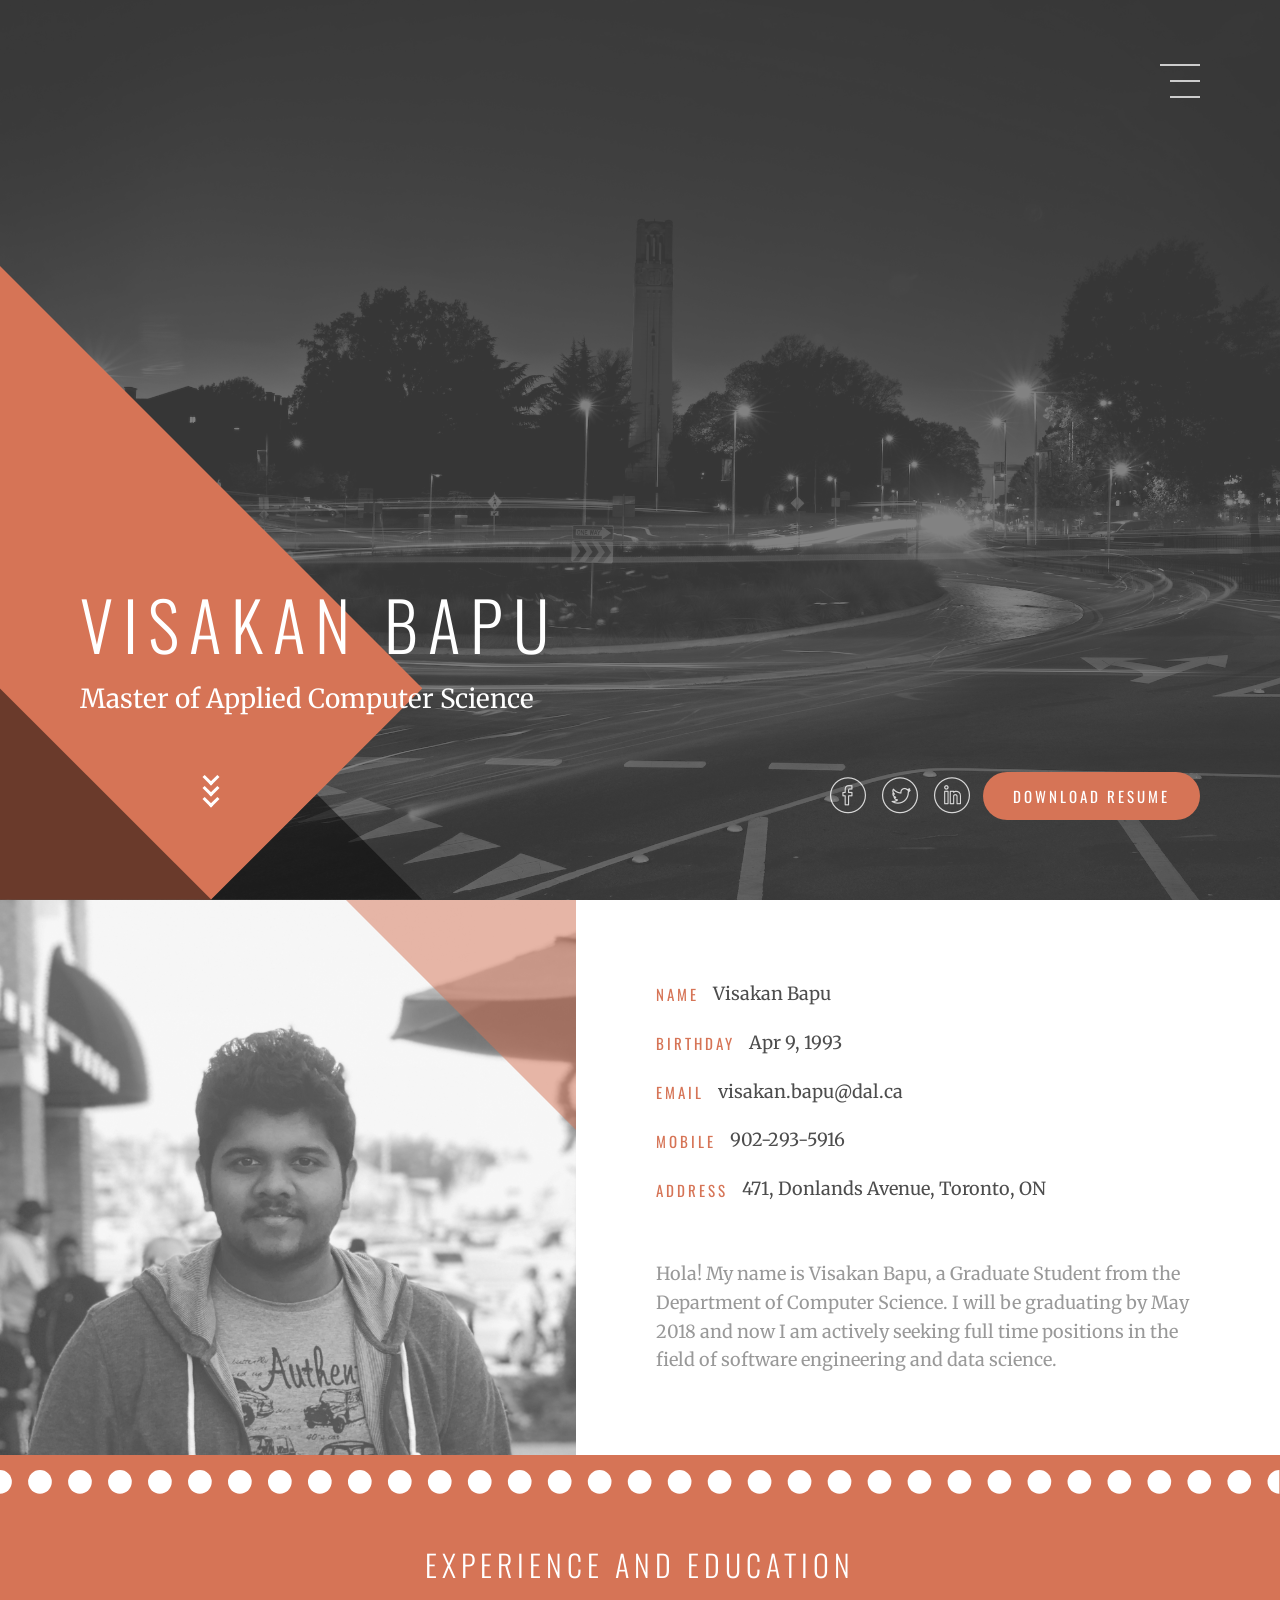
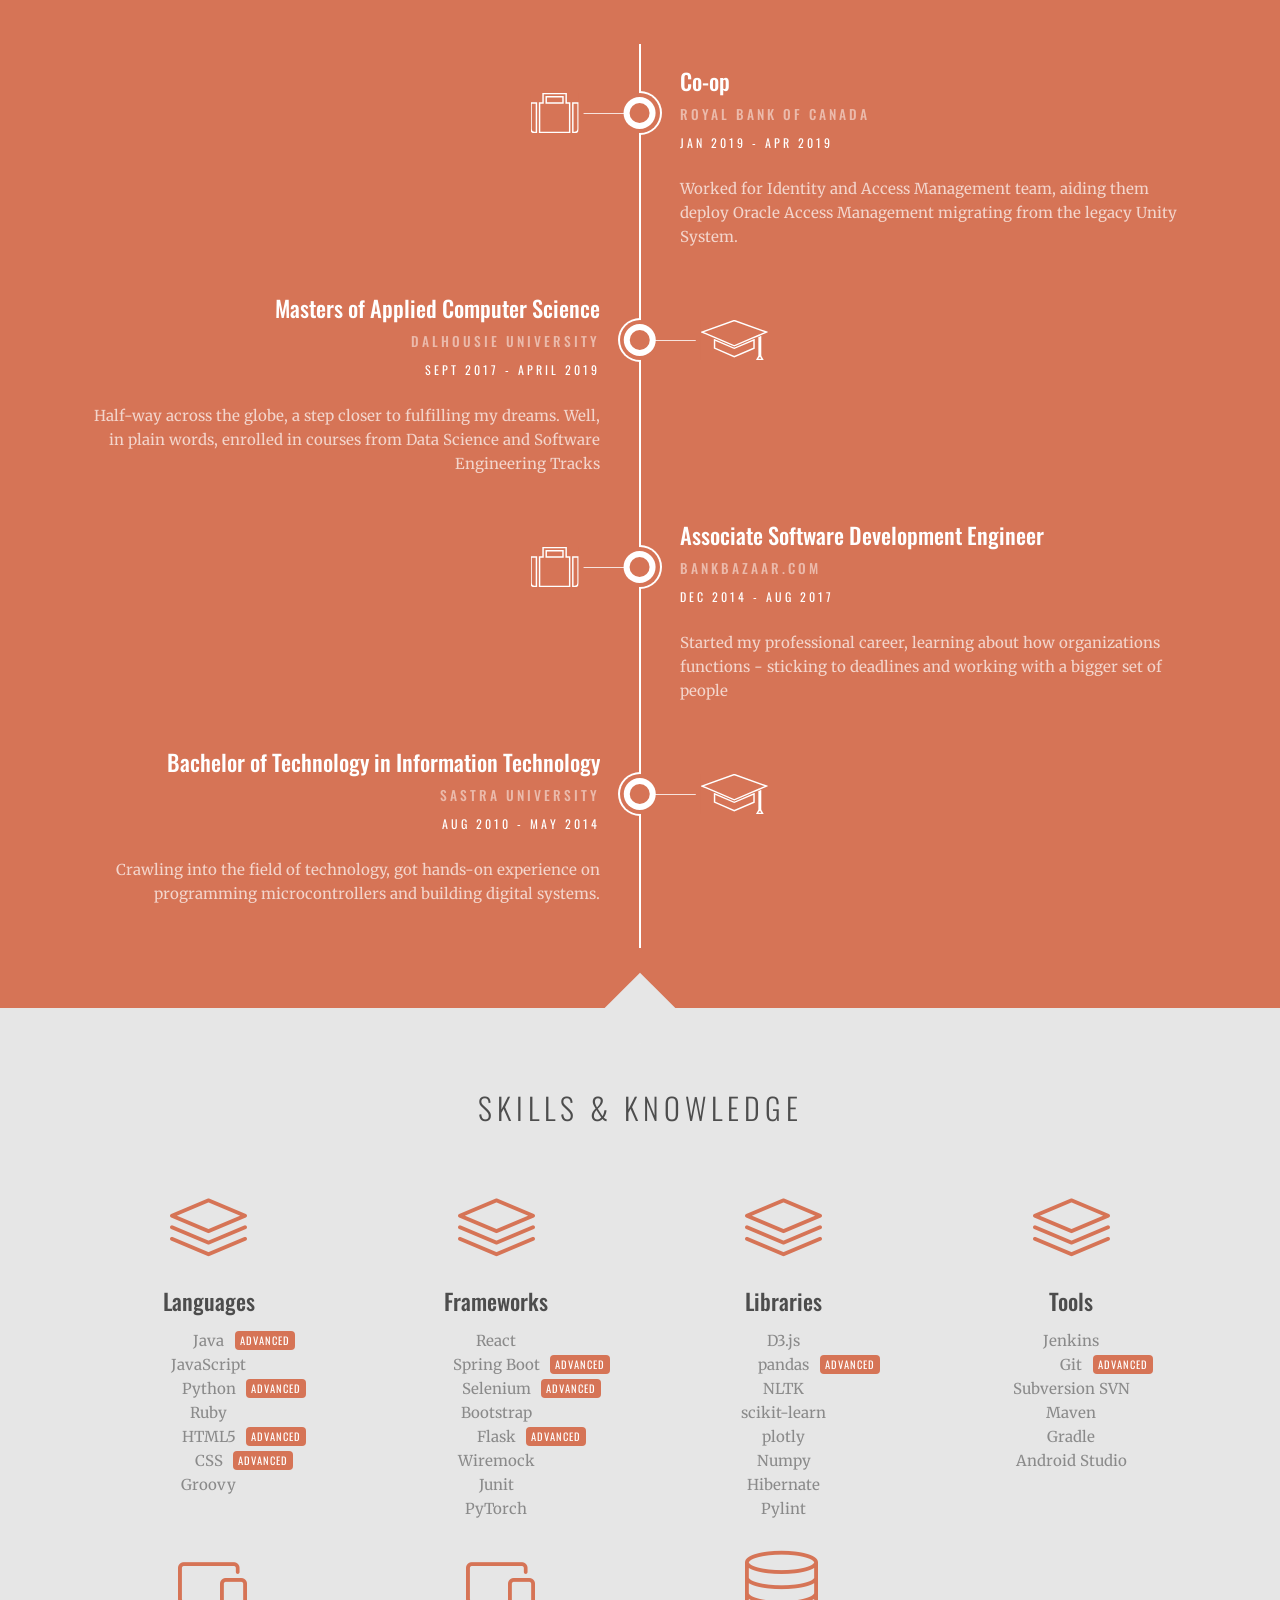
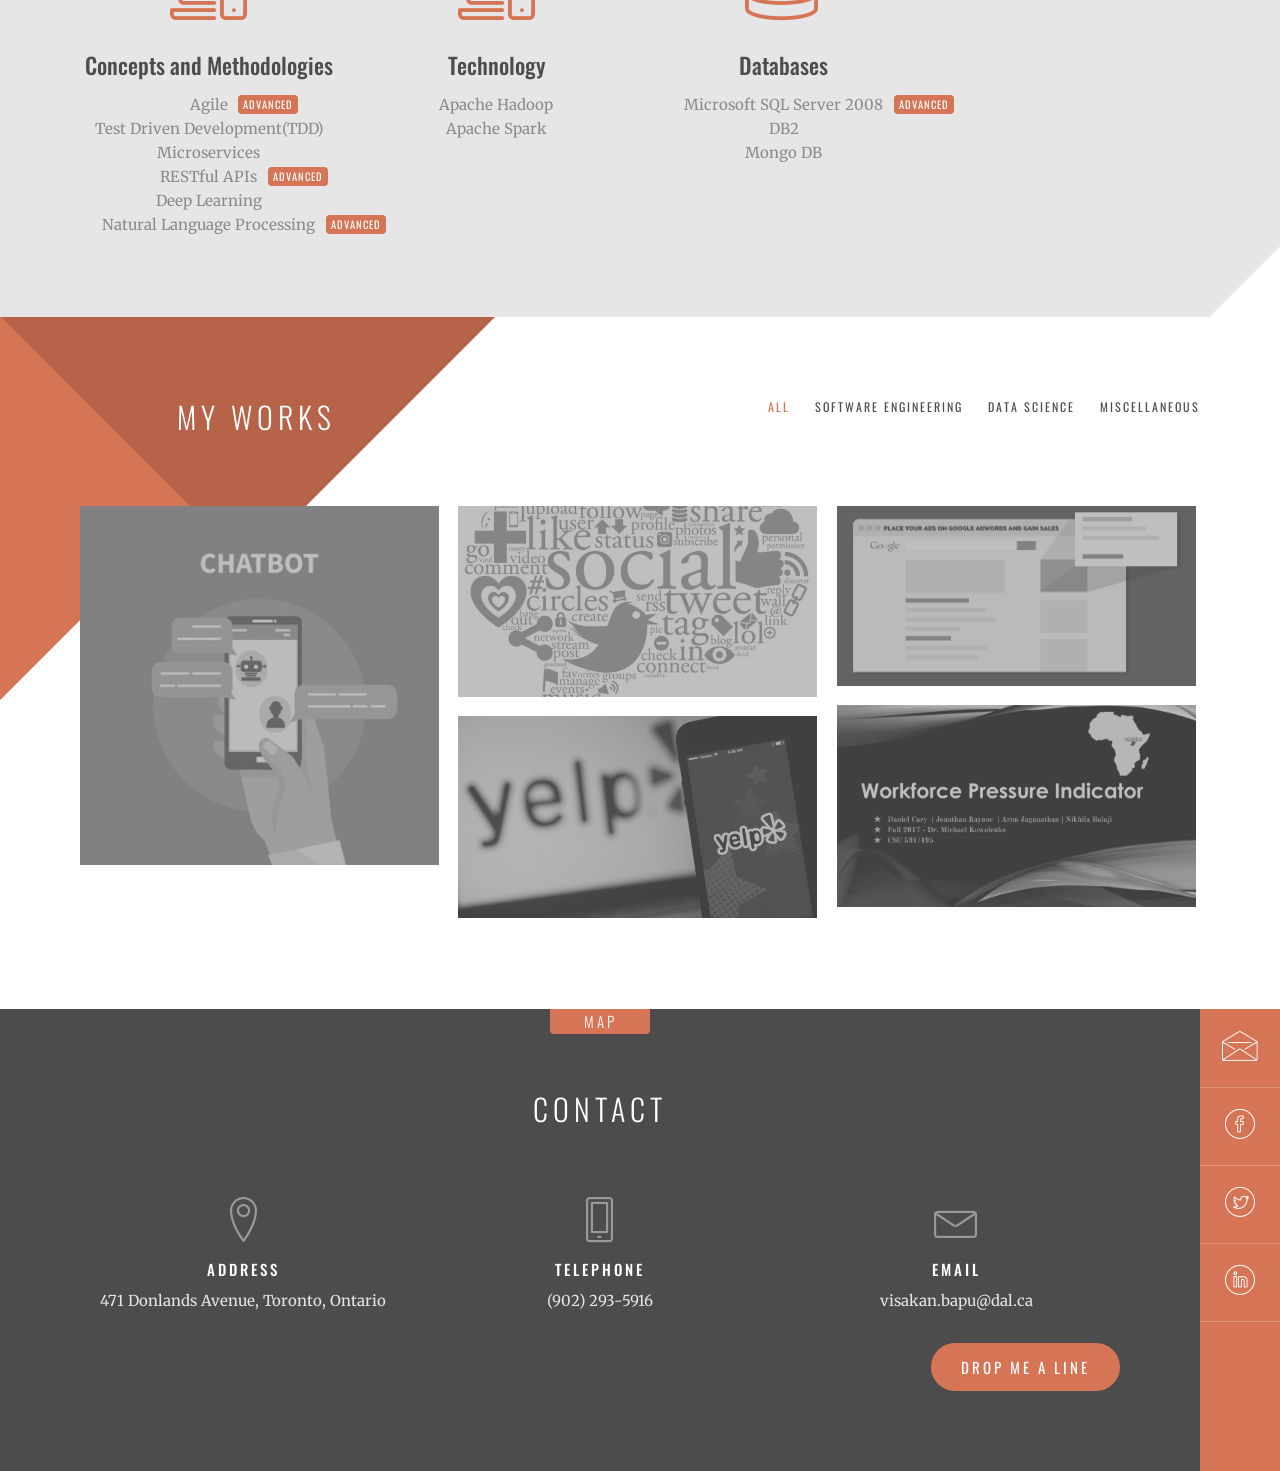
==== commit e9a6080c: "Updated the Skills Section. Removed the Testimonial" ====
--- a/index.html
+++ b/index.html
@@ -193,56 +193,98 @@
 					<div class="skill-icon animation-chain" data-animation="zoomIn">
 						<span class="lnr lnr-layers"></span>
 					</div>
-					<h3>Software Engineering</h3>
-					<ul>
-						<li>C++<span class="highlight">Advanced</span></li>
-						<li>Node.js</li>
+					<h3>Languages</h3>
+					<ul>
+						<li>Java<span class="highlight">Advanced</span></li>
+						<li>JavaScript</li>
 						<li>Python<span class="highlight">Advanced</span></li>
-						<li>Git</li>
-						<li>JIRA</li>
-						<li>RESTful APIs</li>
-						<li>SQL</li>
-						<li>MongoDB</li>
-						<li>Linux</li>
-					</ul>
-				</div>
+						<li>Ruby</li>
+						<li>HTML5<span class="highlight">Advanced</span></li>
+						<li>CSS<span class="highlight">Advanced</span></li>
+						<li>Groovy</li>
+					</ul>
+				</div>
+				<div class="col-md-3 col-sm-6">
+					<div class="skill-icon animation-chain" data-animation="zoomIn">
+						<span class="lnr lnr-layers"></span>
+					</div>
+					<h3>Frameworks</h3>
+					<ul>
+						<li>React</li>
+						<li>Spring Boot<span class="highlight">Advanced</span></li>
+						<li>Selenium<span class="highlight">Advanced</span></li>
+						<li>Bootstrap</li>
+						<li>Flask<span class="highlight">Advanced</span></li>
+						<li>Wiremock</li>
+						<li>Junit</li>
+						<li>PyTorch</li>
+					</ul>
+				</div>
+				<div class="col-md-3 col-sm-6">
+					<div class="skill-icon animation-chain" data-animation="zoomIn">
+						<span class="lnr lnr-layers"></span>
+					</div>
+					<h3>Libraries</h3>
+					<ul>
+						<li>D3.js</li>
+						<li>pandas<span class="highlight">Advanced</span></li>
+						<li>NLTK</li>
+						<li>scikit-learn</li>
+						<li>plotly</li>
+						<li>Numpy</li>
+						<li>Hibernate</li>
+						<li>Pylint</li>
+					</ul>
+				</div>
+				<div class="col-md-3 col-sm-6">
+					<div class="skill-icon animation-chain" data-animation="zoomIn">
+						<span class="lnr lnr-layers"></span>
+					</div>
+					<h3>Tools</h3>
+					<ul>
+						<li>Jenkins</li>
+						<li>Git<span class="highlight">Advanced</span></li>
+						<li>Subversion SVN</li>
+						<li>Maven</li>
+						<li>Gradle</li>
+						<li>Android Studio</li>
+					</ul>
+				</div>
+			</div>
+			<div class="row">
 				<div class="col-md-3 col-sm-6">
 					<div class="skill-icon animation-chain" data-animation="zoomIn">
 						<span class="lnr lnr-laptop-phone"></span>
 					</div>
+					<h3><track kind="subtitles" src="sampleSubtitles_en.srt" srclang="en">Concepts and Methodologies</h3>
+					<ul>
+						<li>Agile<span class="highlight">Advanced</span></li>
+						<li>Test Driven Development(TDD)</li>
+						<li>Microservices</li>
+						<li>RESTful APIs<span class="highlight">Advanced</span></li>
+						<li>Deep Learning</li>
+						<li>Natural Language Processing<span class="highlight">Advanced</span></li>
+					</ul>		
+				</div>
+				<div class="col-md-3 col-sm-6">
+					<div class="skill-icon animation-chain" data-animation="zoomIn">
+						<span class="lnr lnr-laptop-phone"></span>
+					</div>
 					<h3><track kind="subtitles" src="sampleSubtitles_en.srt" srclang="en">Technology</h3>
 					<ul>
-						<li>Apache Kafka</li>
+						<li>Apache Hadoop</li>
 						<li>Apache Spark</li>
-						<li>SAP Design Studio</li>
-						<li>SAP HANA</li>
 					</ul>		
 				</div>
-
-				<div class="col-md-3 col-sm-6">
-					<div class="skill-icon animation-chain" data-animation="zoomIn">
-						<span class="lnr lnr-keyboard"></span>
-					</div>
-					<h3>Data Science</h3>
-					<ul>
-						<li>R</li>
-						<li>NLTK</li>
-						<li>PySpark</li>
-						<li>Scikit-learn</li>
-						<li>e1071</li>
-					</ul>
-				</div>
-
-				<div class="col-md-3 col-sm-6">
-					<div class="skill-icon animation-chain" data-animation="zoomIn">
-						<span class="lnr lnr-users"></span>
-					</div>
-					<h3>DevOps</h3>
-					<ul>
-						<li>Ansible</li>
-						<li>Jenkins</li>
-						<li>Vagrant<span class="highlight">Advanced</span></li>
-						<li>Docker</li>
+				<div class="col-md-3 col-sm-6">
+					<div class="skill-icon animation-chain" data-animation="zoomIn">
+						<span class="lnr lnr-database"></span>
+					</div>
+					<h3>Databases</h3>
+					<ul>
+						<li>Microsoft SQL Server 2008<span class="highlight">Advanced</span></li>
+						<li>DB2</li>
+						<li>Mongo DB</li>
 					</ul>
 				</div>
 			</div>
@@ -414,7 +456,7 @@
 		</section>
 
 		<!-- Testimonial Section Begins here -->
-		<section id="testimonials" class="section-testimonials">
+		<!-- <section id="testimonials" class="section-testimonials">
 			<div class="owl-carousel owl-theme">
 				<div class="testimonial flex-responsive">
 					<div class="quote bgPrimaryColor">
@@ -432,7 +474,7 @@
 					</div>
 				</div>
 			</div>
-		</section>
+		</section> -->
 
 		<section id="contact" class="section-contact bgDarkGray flex-responsive">
 			<div class="left">
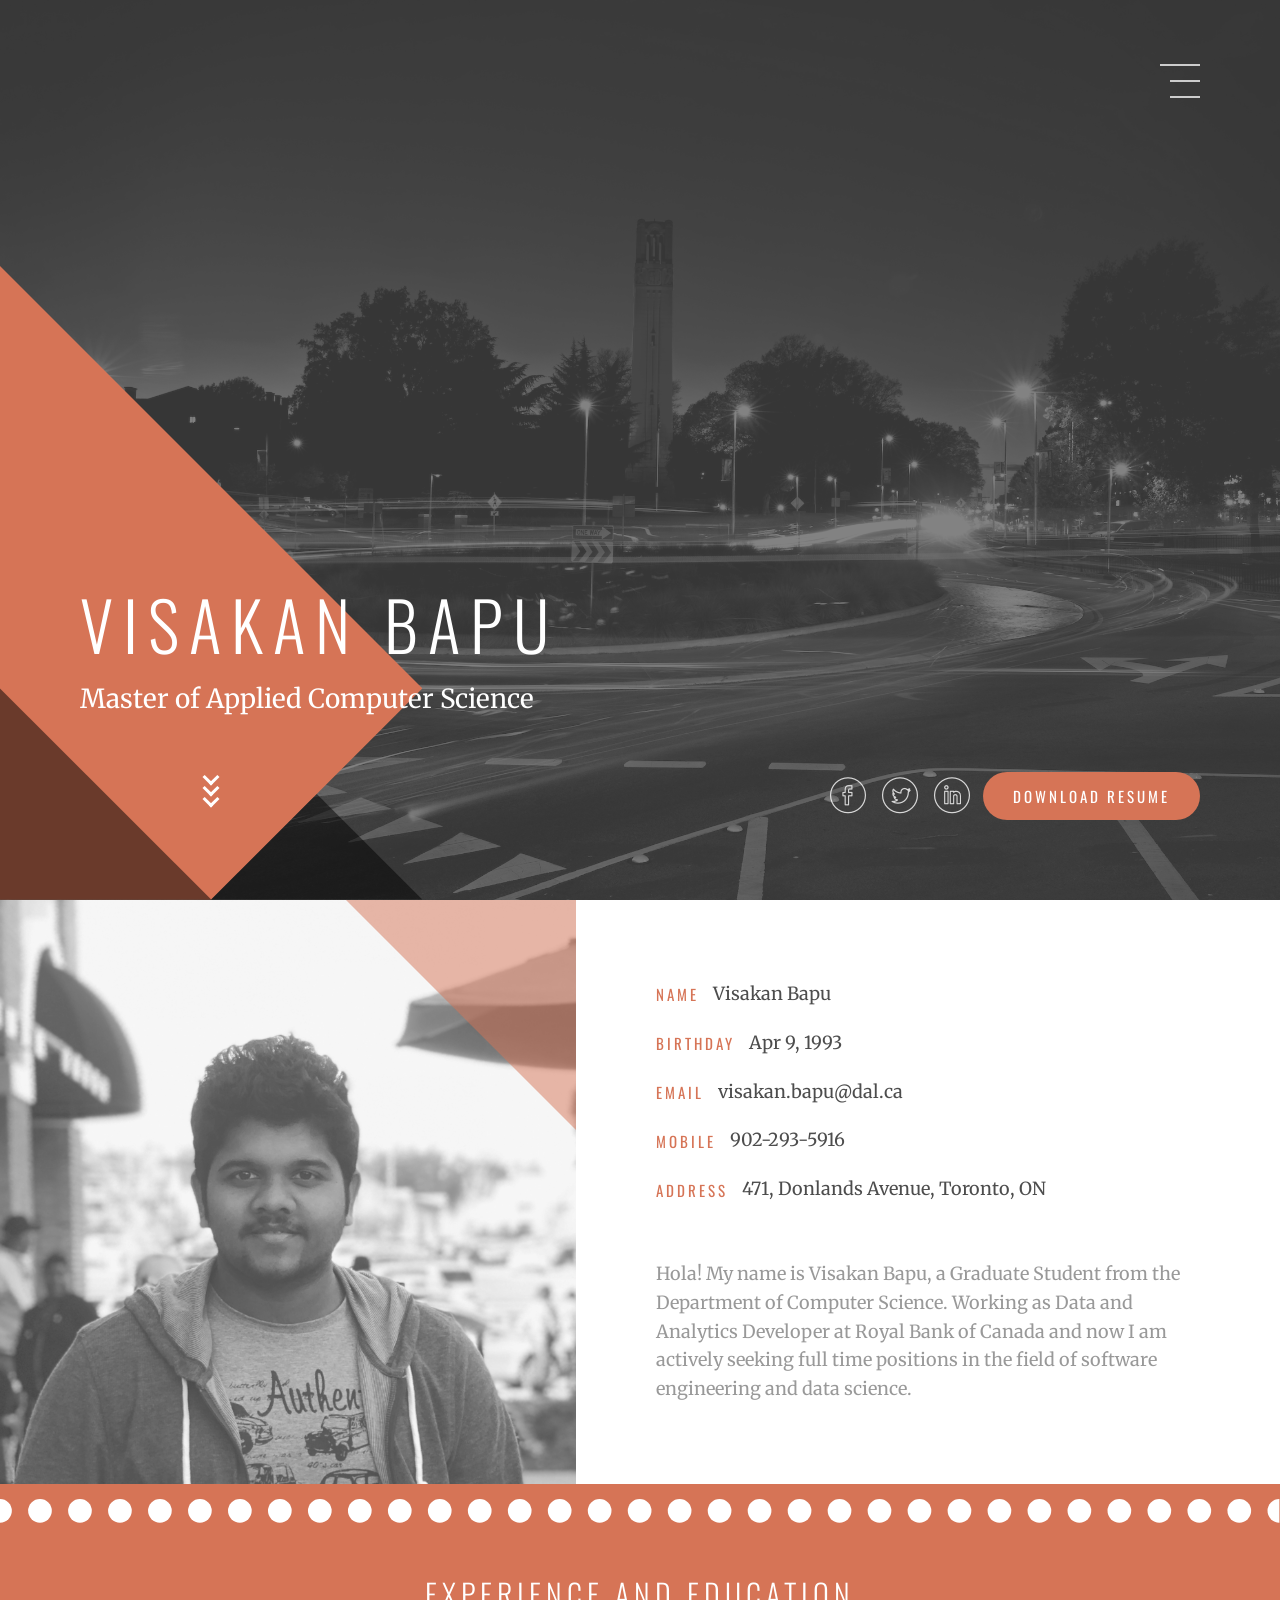
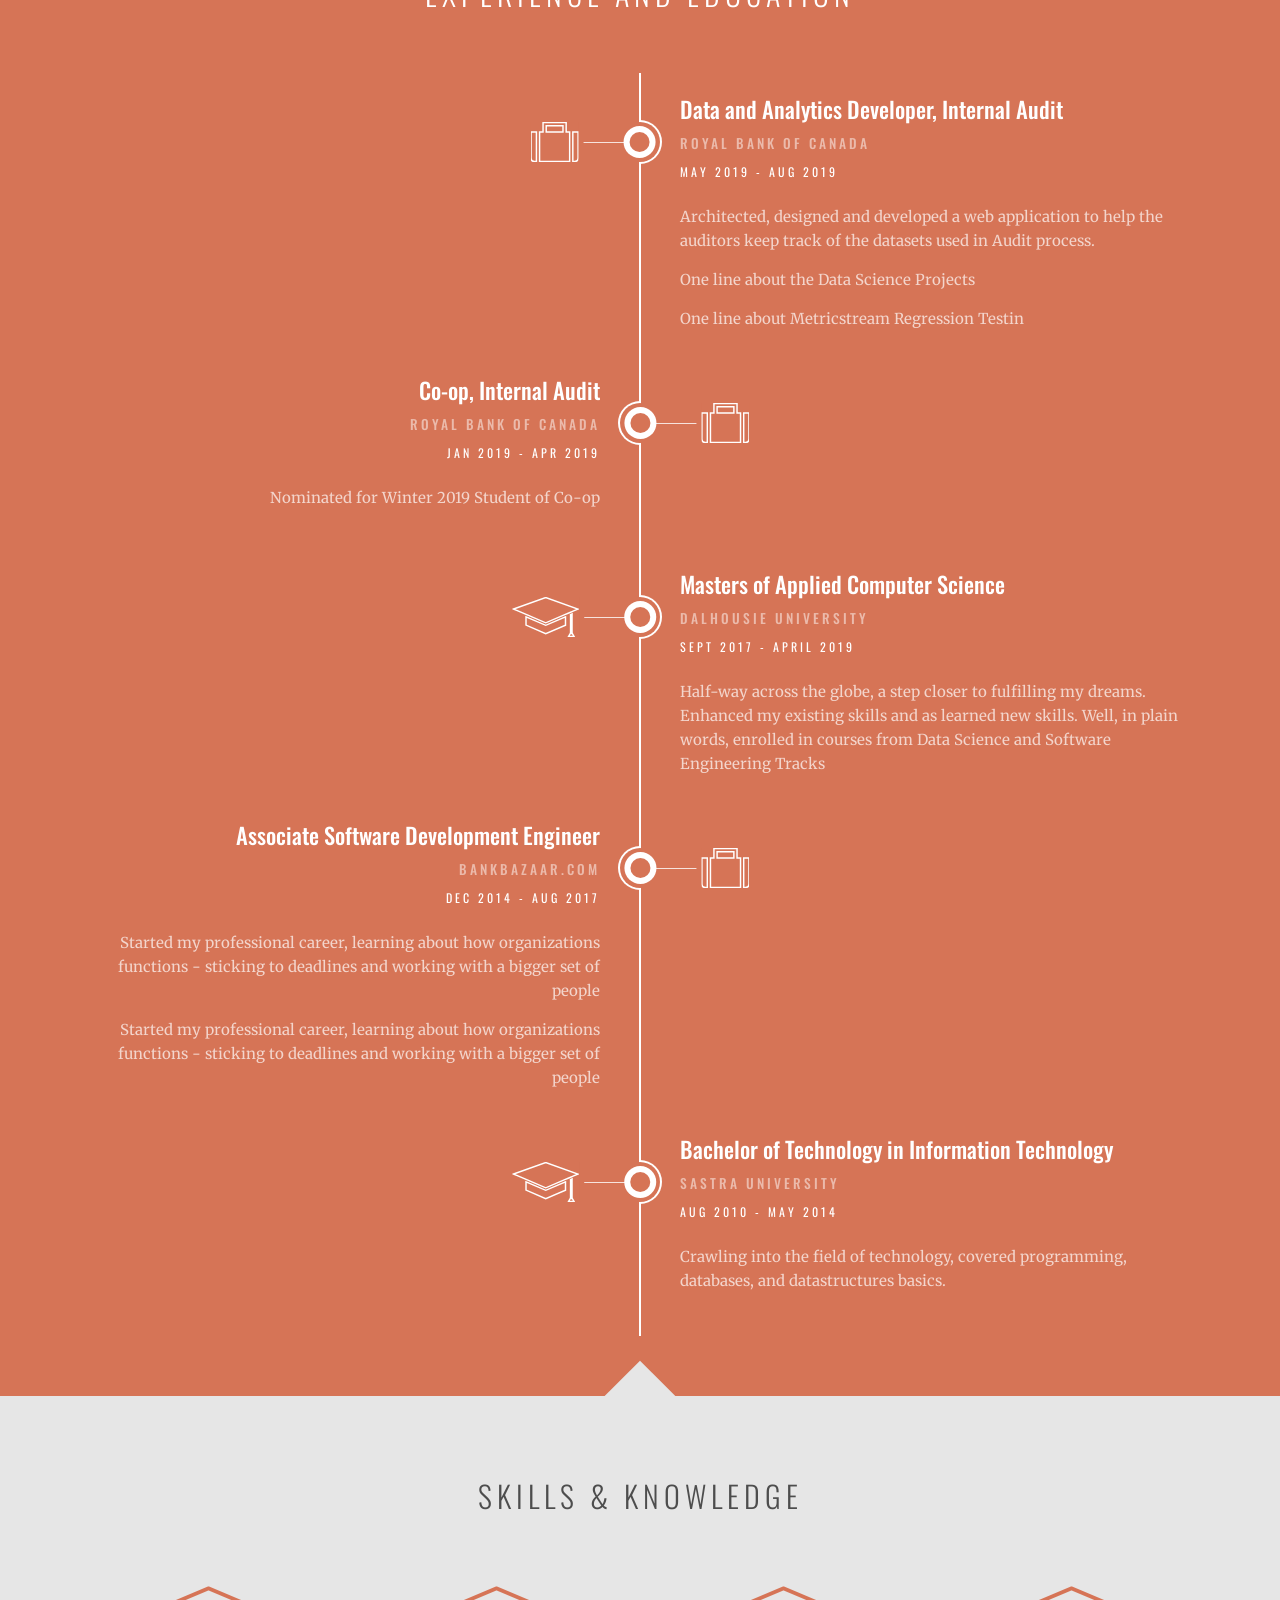
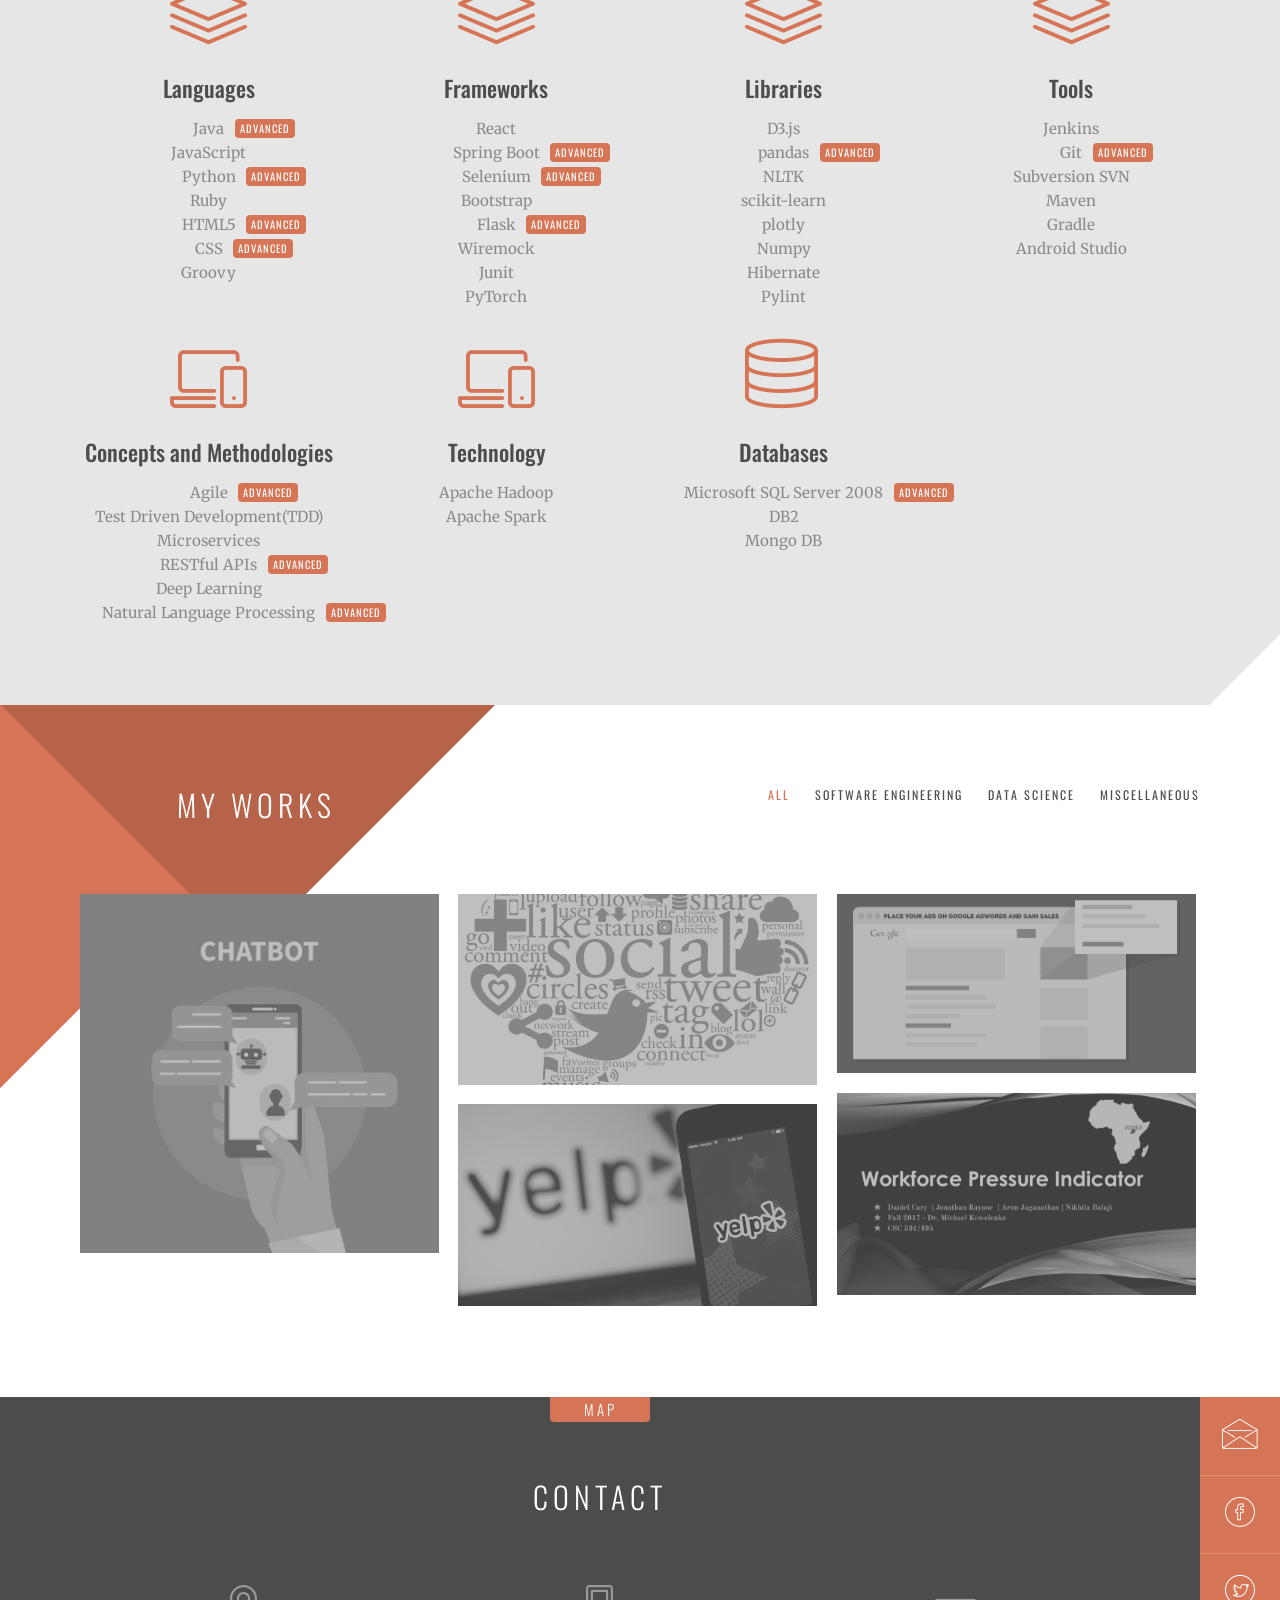
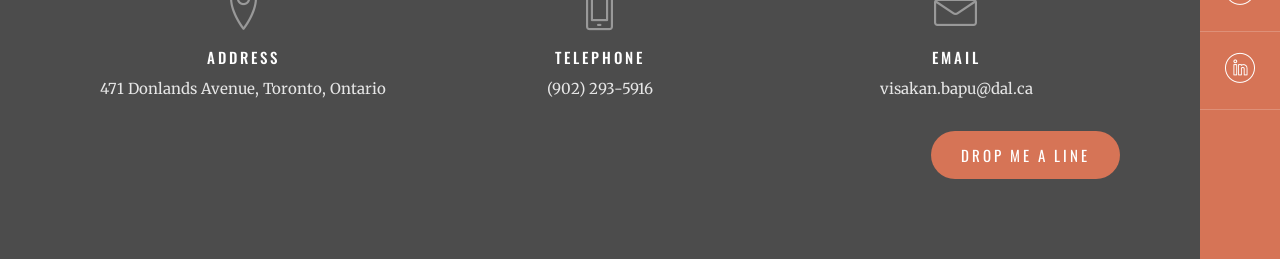
==== commit 69589e3f: "Changed the timeline" ====
--- a/index.html
+++ b/index.html
@@ -100,7 +100,7 @@
 					</li>
 				</ul>
 				<div class="intro">
-					<p>Hola! My name is Visakan Bapu, a Graduate Student from the Department of Computer Science. I will be graduating by May 2018 and now I am actively seeking full time positions in the field of software engineering and data science. </p>
+					<p>Hola! My name is Visakan Bapu, a Graduate Student from the Department of Computer Science. Working as Data and Analytics Developer at Royal Bank of Canada and now I am actively seeking full time positions in the field of software engineering and data science.</p>
 				</div>
 			</div>
 		</section>
@@ -145,12 +145,24 @@
 			<ul class="timeline">
 				<li>
 					<div class="icon"><img src="img/suitcase.svg" alt=""></div>
+					<div class="animation-chain overflow-hidden" data-animation='fadeInLeft'>
+						<h3>Data and Analytics Developer, Internal Audit</h3>
+						<h4>Royal Bank of Canada</h4>
+						<div class="date">May 2019 - Aug 2019</div>
+					</div>
+					<p>Architected, designed and developed a web application to help the auditors keep track of the datasets used in Audit process.</p>
+					<p>One line about the Data Science Projects</p>
+					<p>One line about Metricstream Regression Testin</p>
+				</li>
+				<li>
+					<div class="icon"><img src="img/suitcase.svg" alt=""></div>
 					<div class="animation-chain overflow-hidden" data-animation='fadeInRight'>
-						<h3>Co-op</h3>
+						<h3>Co-op, Internal Audit</h3>
 						<h4>Royal Bank of Canada</h4>
 						<div class="date">Jan 2019 - Apr 2019</div>
 					</div>
-					<p>Worked for Identity and Access Management team, aiding them deploy Oracle Access Management migrating from the legacy Unity System.</p>
+					<p>Nominated for Winter 2019 Student of Co-op</p>
+					<p></p>
 				</li>
 				<li>
 					<div class="icon"><img src="img/cap.svg" alt=""></div>
@@ -158,7 +170,7 @@
 						<h3>Masters of Applied Computer Science</h3>
 						<h4>Dalhousie University</h4>
 						<div class="date">Sept 2017 - April 2019</div>
-						<p>Half-way across the globe, a step closer to fulfilling my dreams. Well, in plain words, enrolled in courses from Data Science and Software Engineering Tracks</p>
+						<p>Half-way across the globe, a step closer to fulfilling my dreams. Enhanced my existing skills and as learned new skills. Well, in plain words, enrolled in courses from Data Science and Software Engineering Tracks</p>
 					</div>
 				</li>
 				<li>
@@ -168,6 +180,7 @@
 						<h4>bankbazaar.com</h4>
 						<div class="date">Dec 2014 - Aug 2017</div>
 					</div>
+					<p>Started my professional career, learning about how organizations functions - sticking to deadlines and working with a bigger set of people</p>
 					<p>Started my professional career, learning about how organizations functions - sticking to deadlines and working with a bigger set of people</p>
 				</li>
 				<li>
@@ -177,7 +190,7 @@
 						<h4>SASTRA University</h4>
 						<div class="date">Aug 2010 - May 2014</div>
 					</div>
-					<p>Crawling into the field of technology, got hands-on experience on programming microcontrollers and building digital systems.</p>
+					<p>Crawling into the field of technology, covered programming, databases, and datastructures basics.</p>
 				</li>
 			</ul>
 			<svg class="waves" viewBox="0 0 1149 39.29" preserveAspectRation="none">
@@ -320,7 +333,6 @@
 						<li><a href="#" data-cat="se">Software Engineering</a></li>
 						<li><a href="#" data-cat="ds">Data science</a></li>
 						<li><a href="#" data-cat="photography">Miscellaneous</a></li>
-						<!--<li><a href="#" data-cat="interaction-design">Interaction Design</a></li>-->
 					</ul>
 				</div>
 			</div>
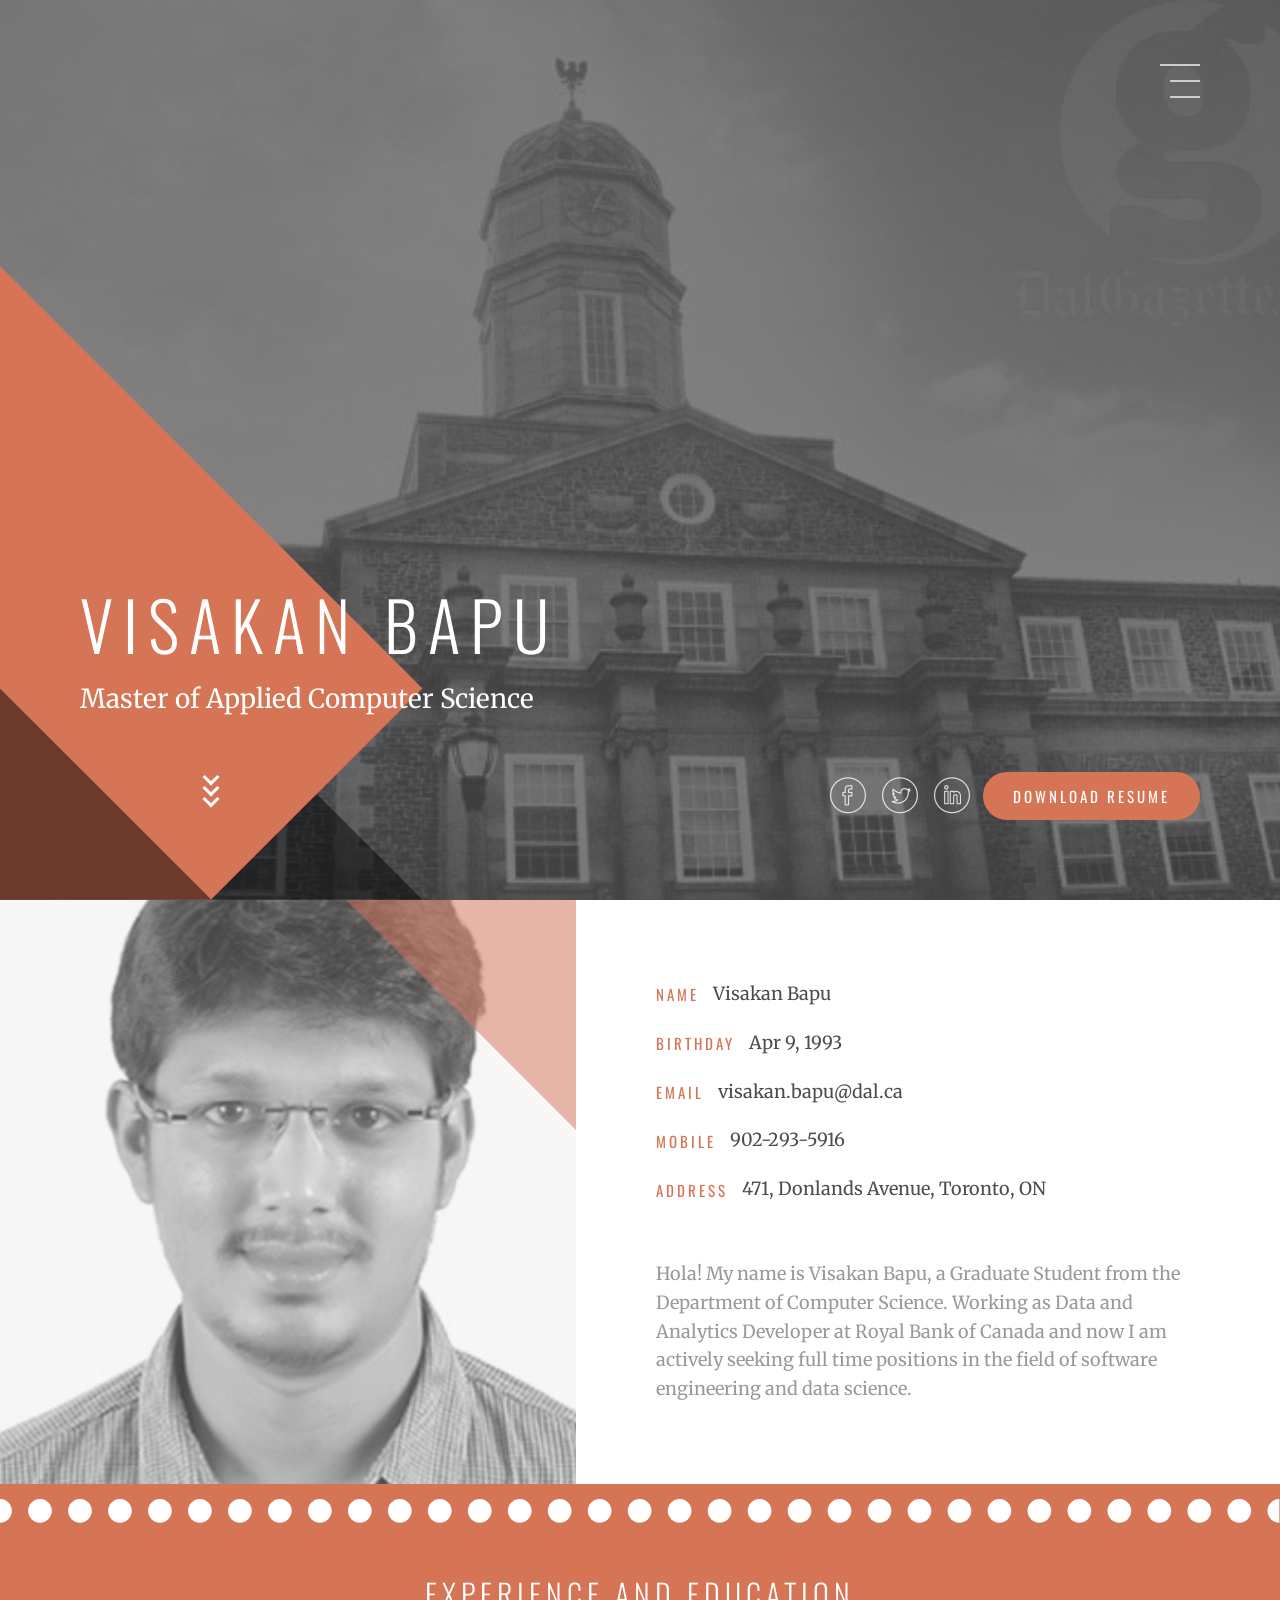
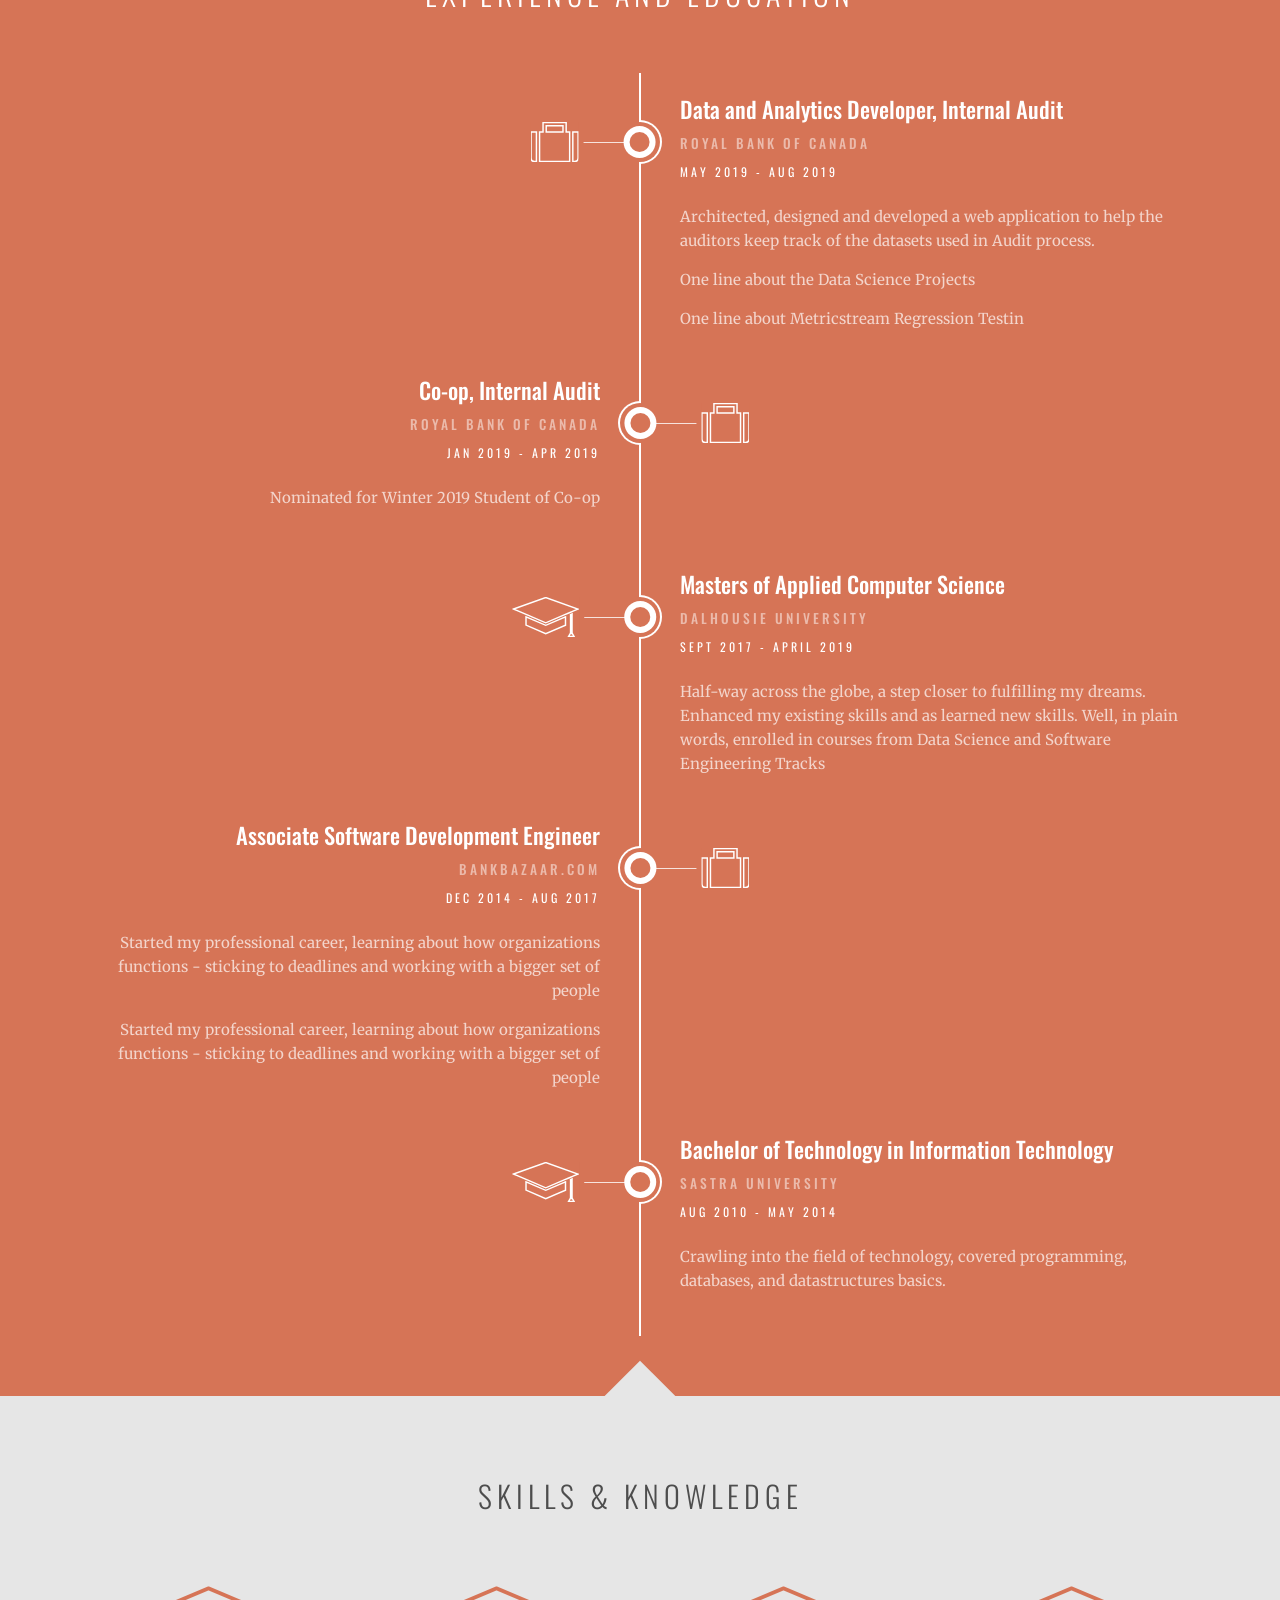
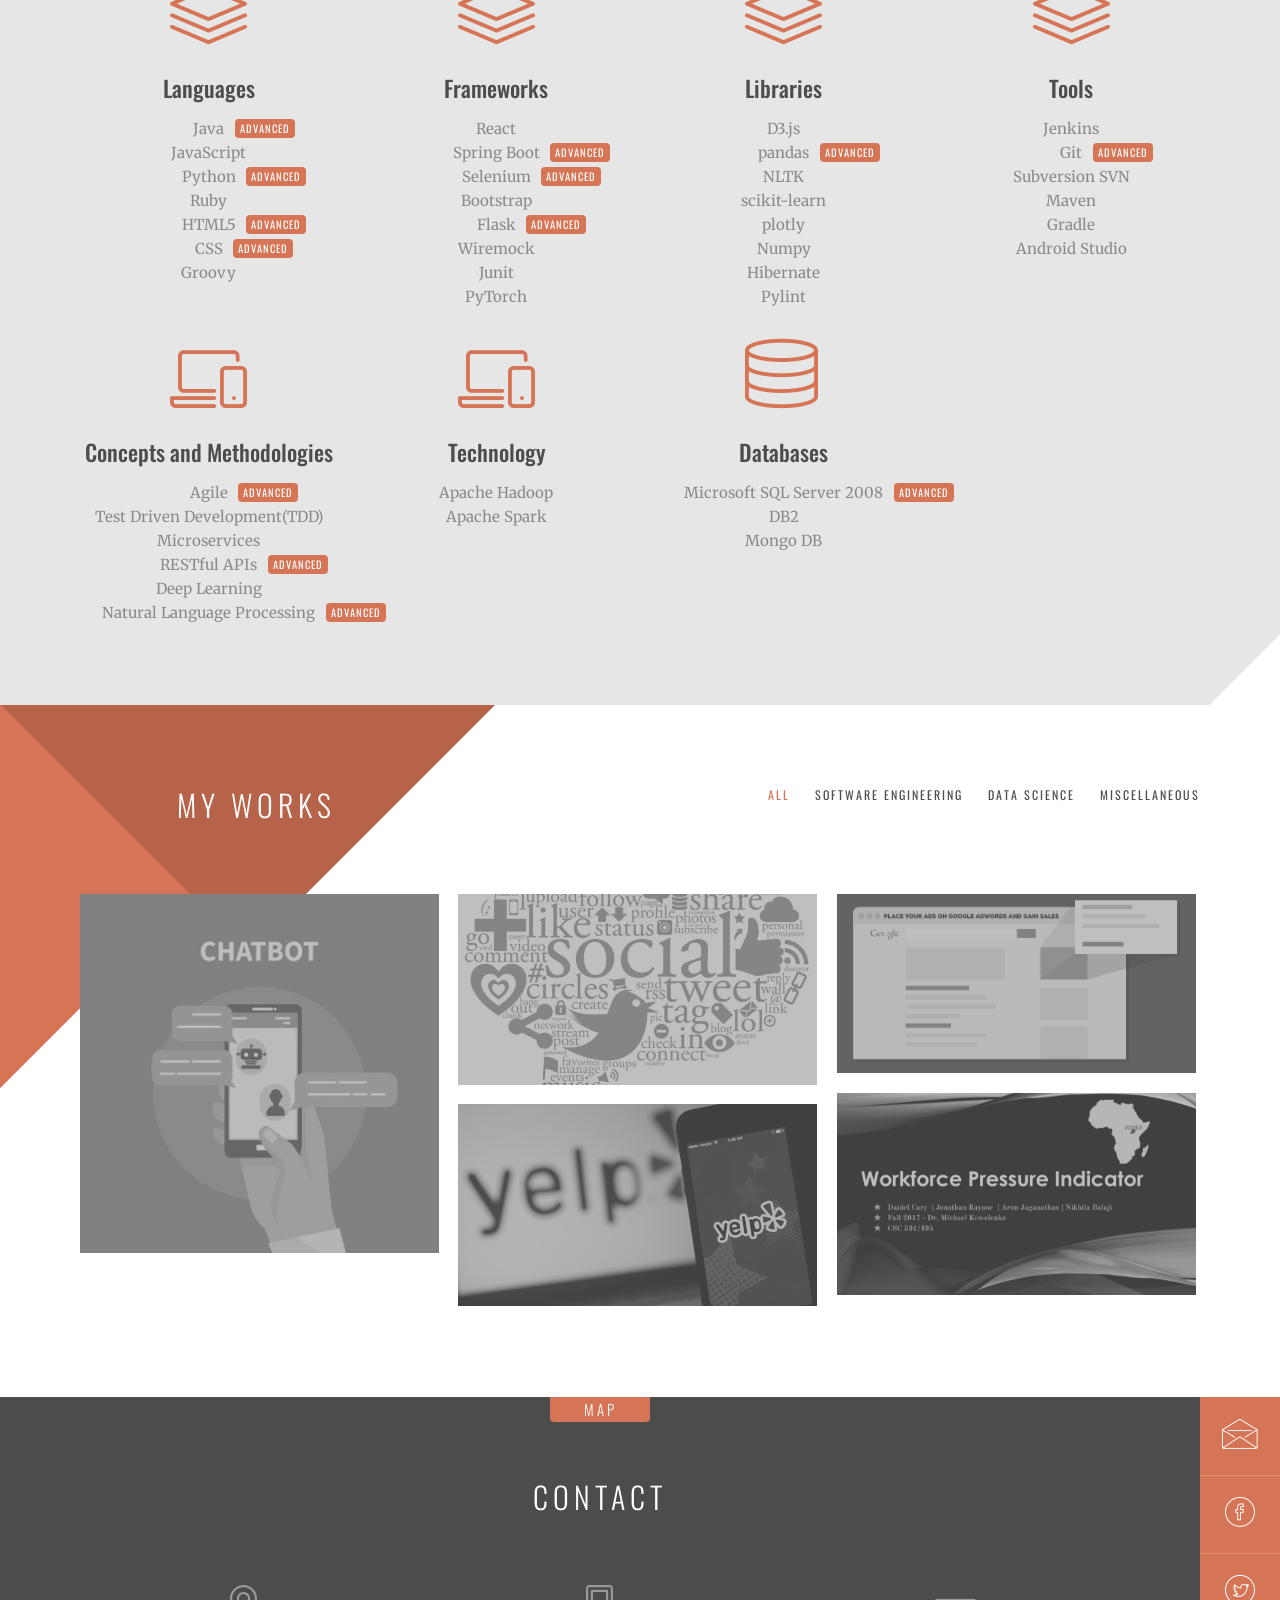
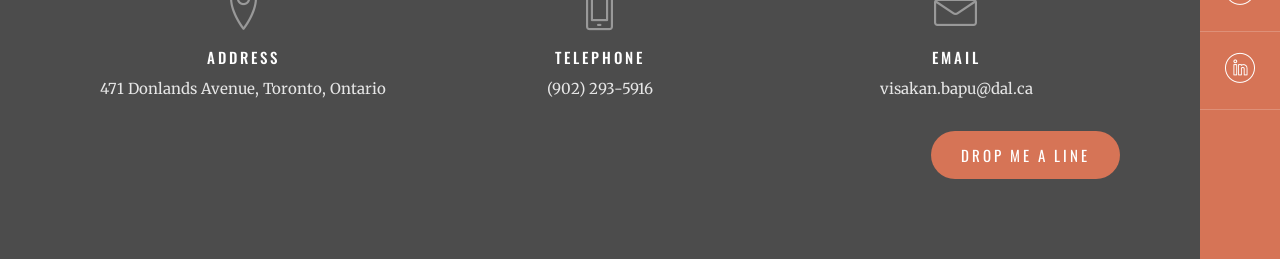
==== commit cc37dc6f: "images" ====
--- a/index.html
+++ b/index.html
@@ -32,7 +32,7 @@
 
 		<section id="hero" class="section-hero">
 			<div class="hero-slides owl-carousel owl-theme">
-				<div class="slide"><img class="img-as-bg" src="img/startup/ncsu-bell-tower.jpg" alt=""></div>
+				<div class="slide"><img class="img-as-bg" src="img/startup/dal_tower.png" alt=""></div>
 				<div class="slide"><img class="img-as-bg" src="img/startup/90_demo.jpg" alt=""></div>
 				<div class="slide"><img class="img-as-bg" src="img/startup/running-me.jpg" alt=""></div>
 			</div>
@@ -73,7 +73,7 @@
 			</svg>
 			<div class="profile-pic">
 				<div class="photo-container">
-					<img class="img-as-bg" src="img/startup/me3.jpg" alt="">
+					<img class="img-as-bg" src="img/startup/dp1.png" alt="">
 				</div>
 			</div>
 			<div class="details">
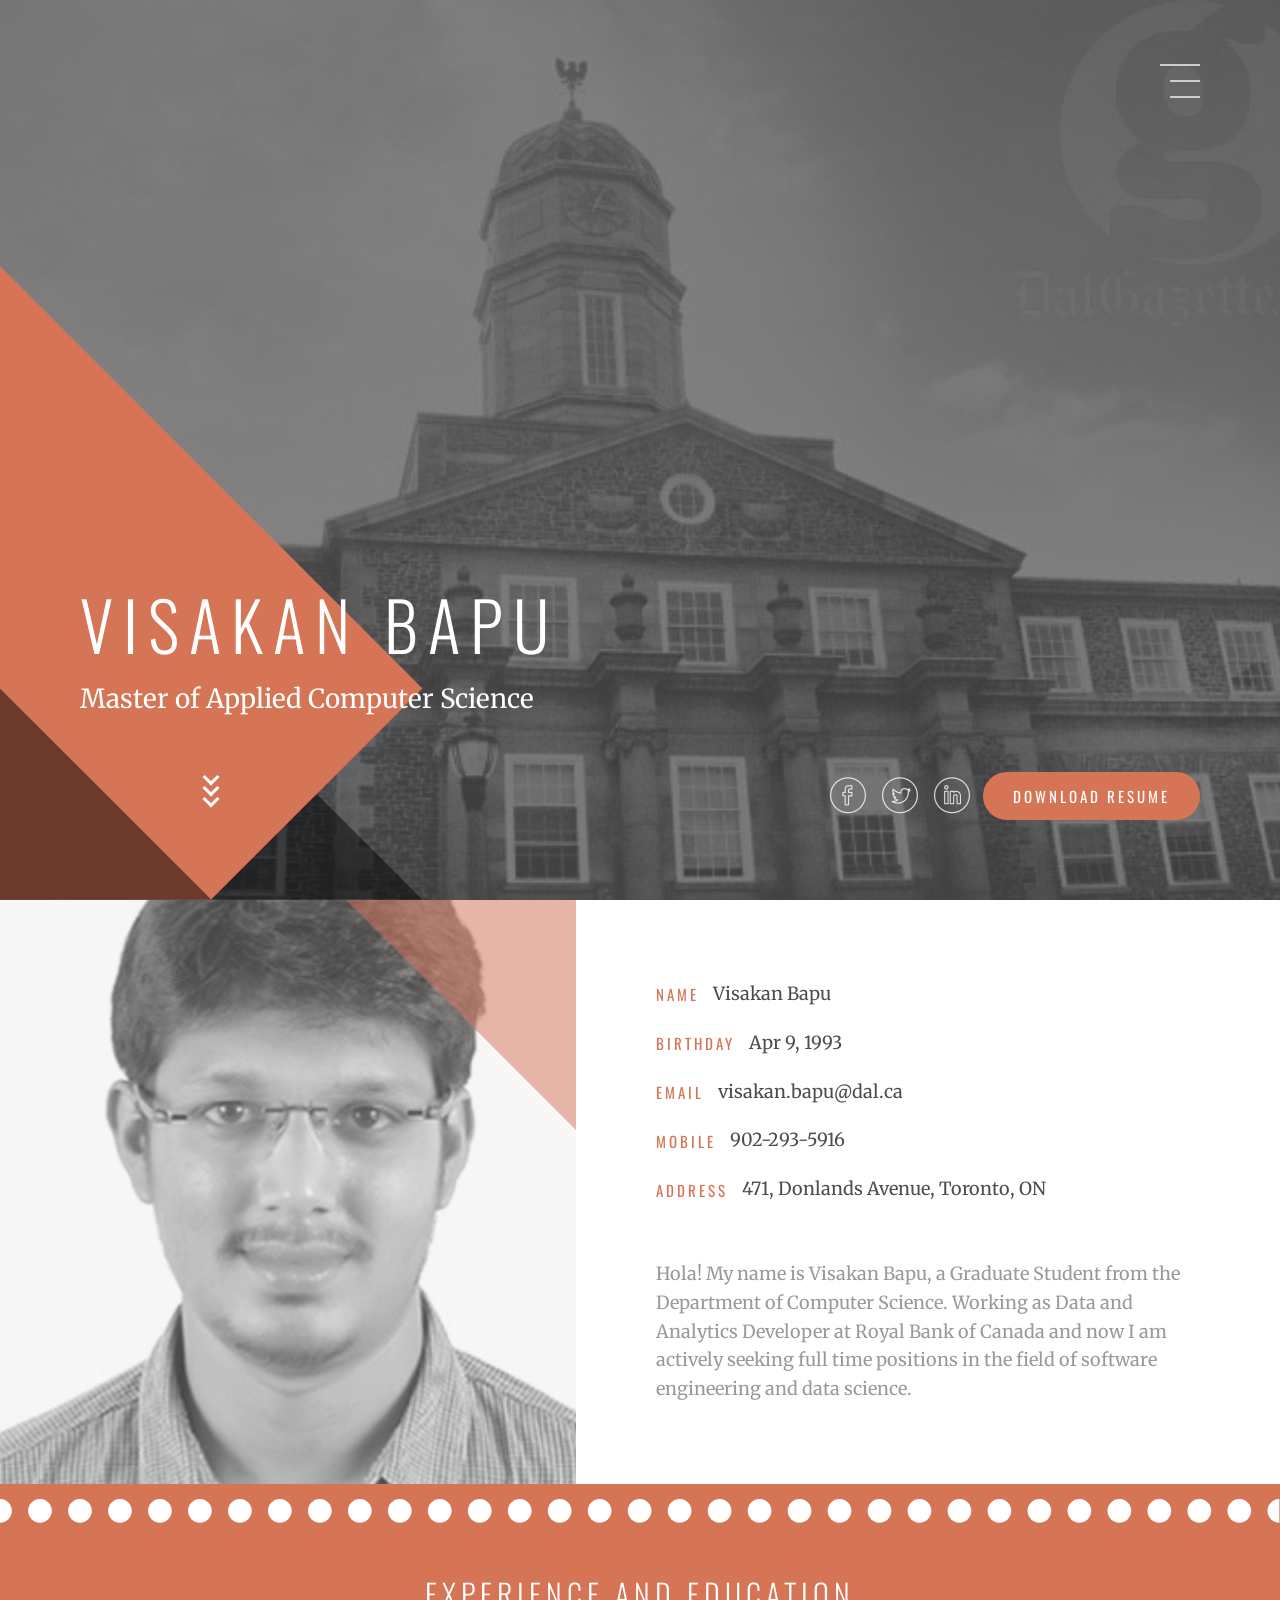
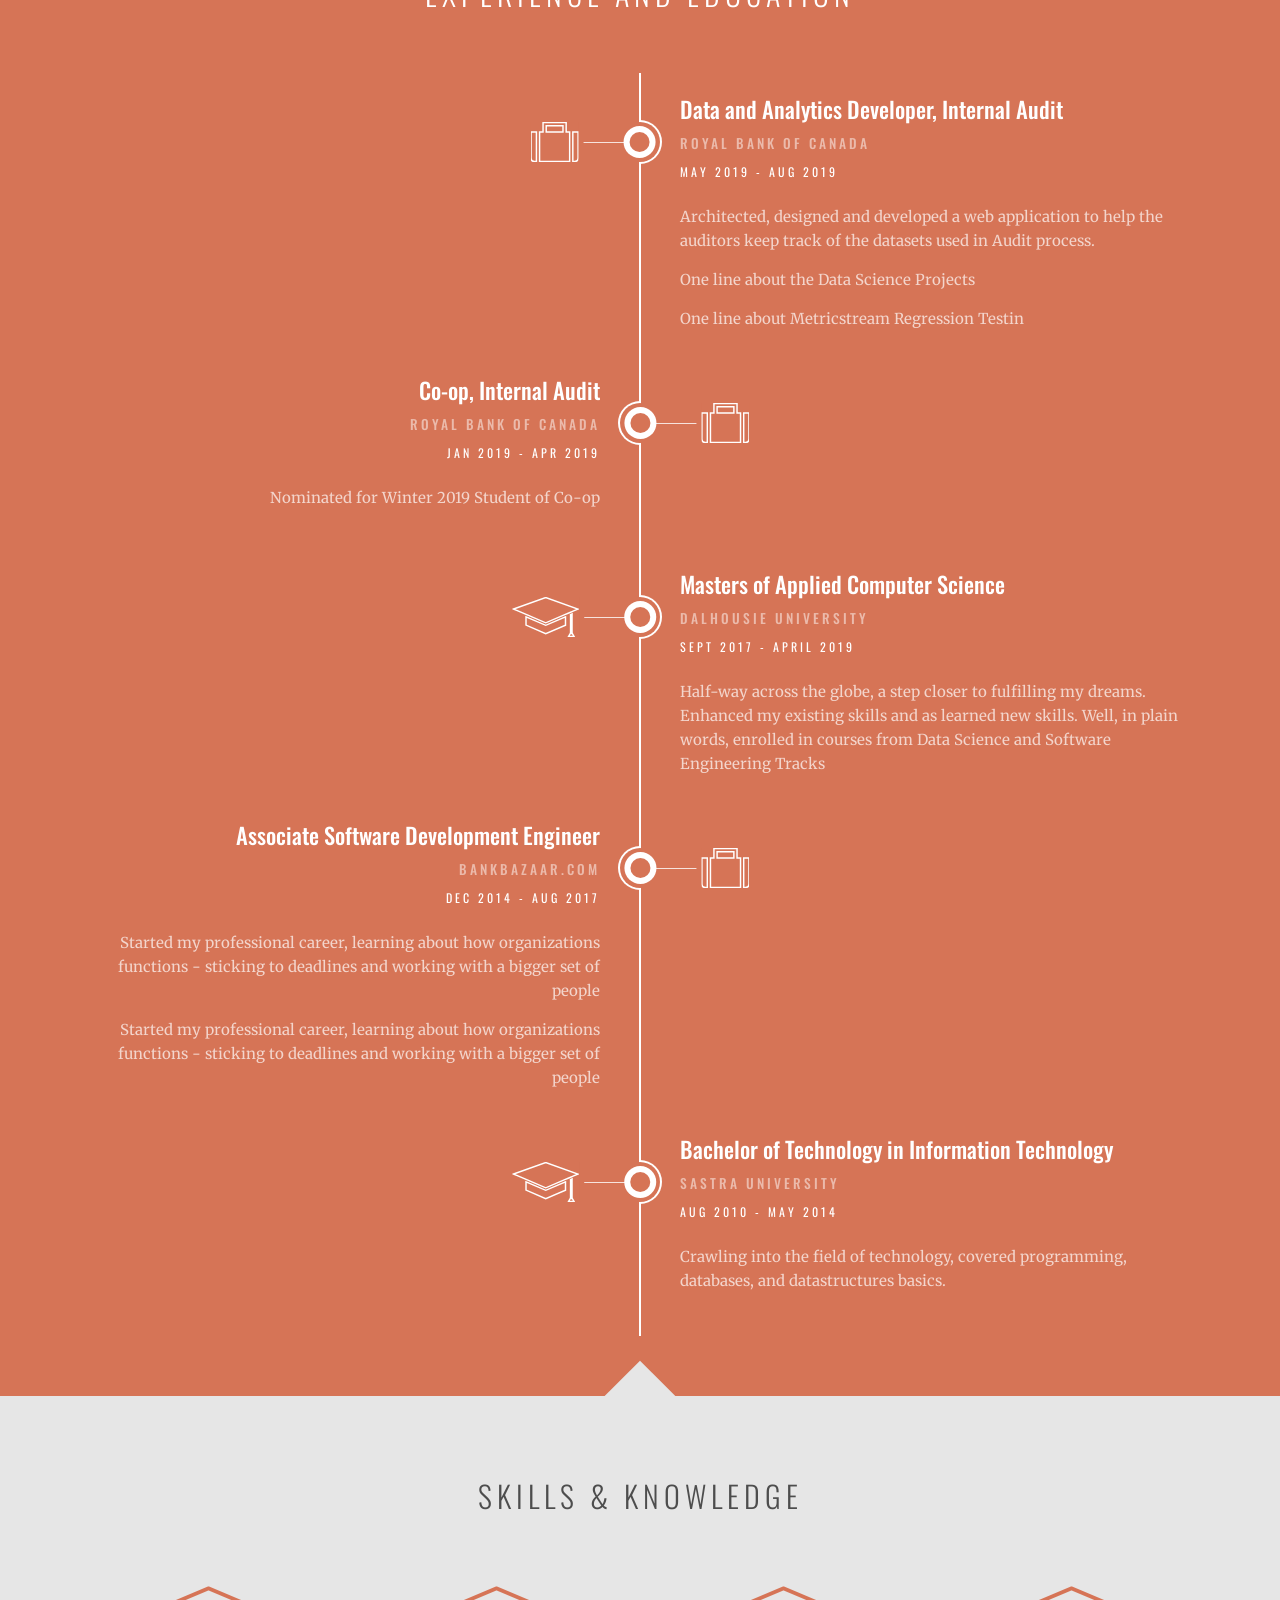
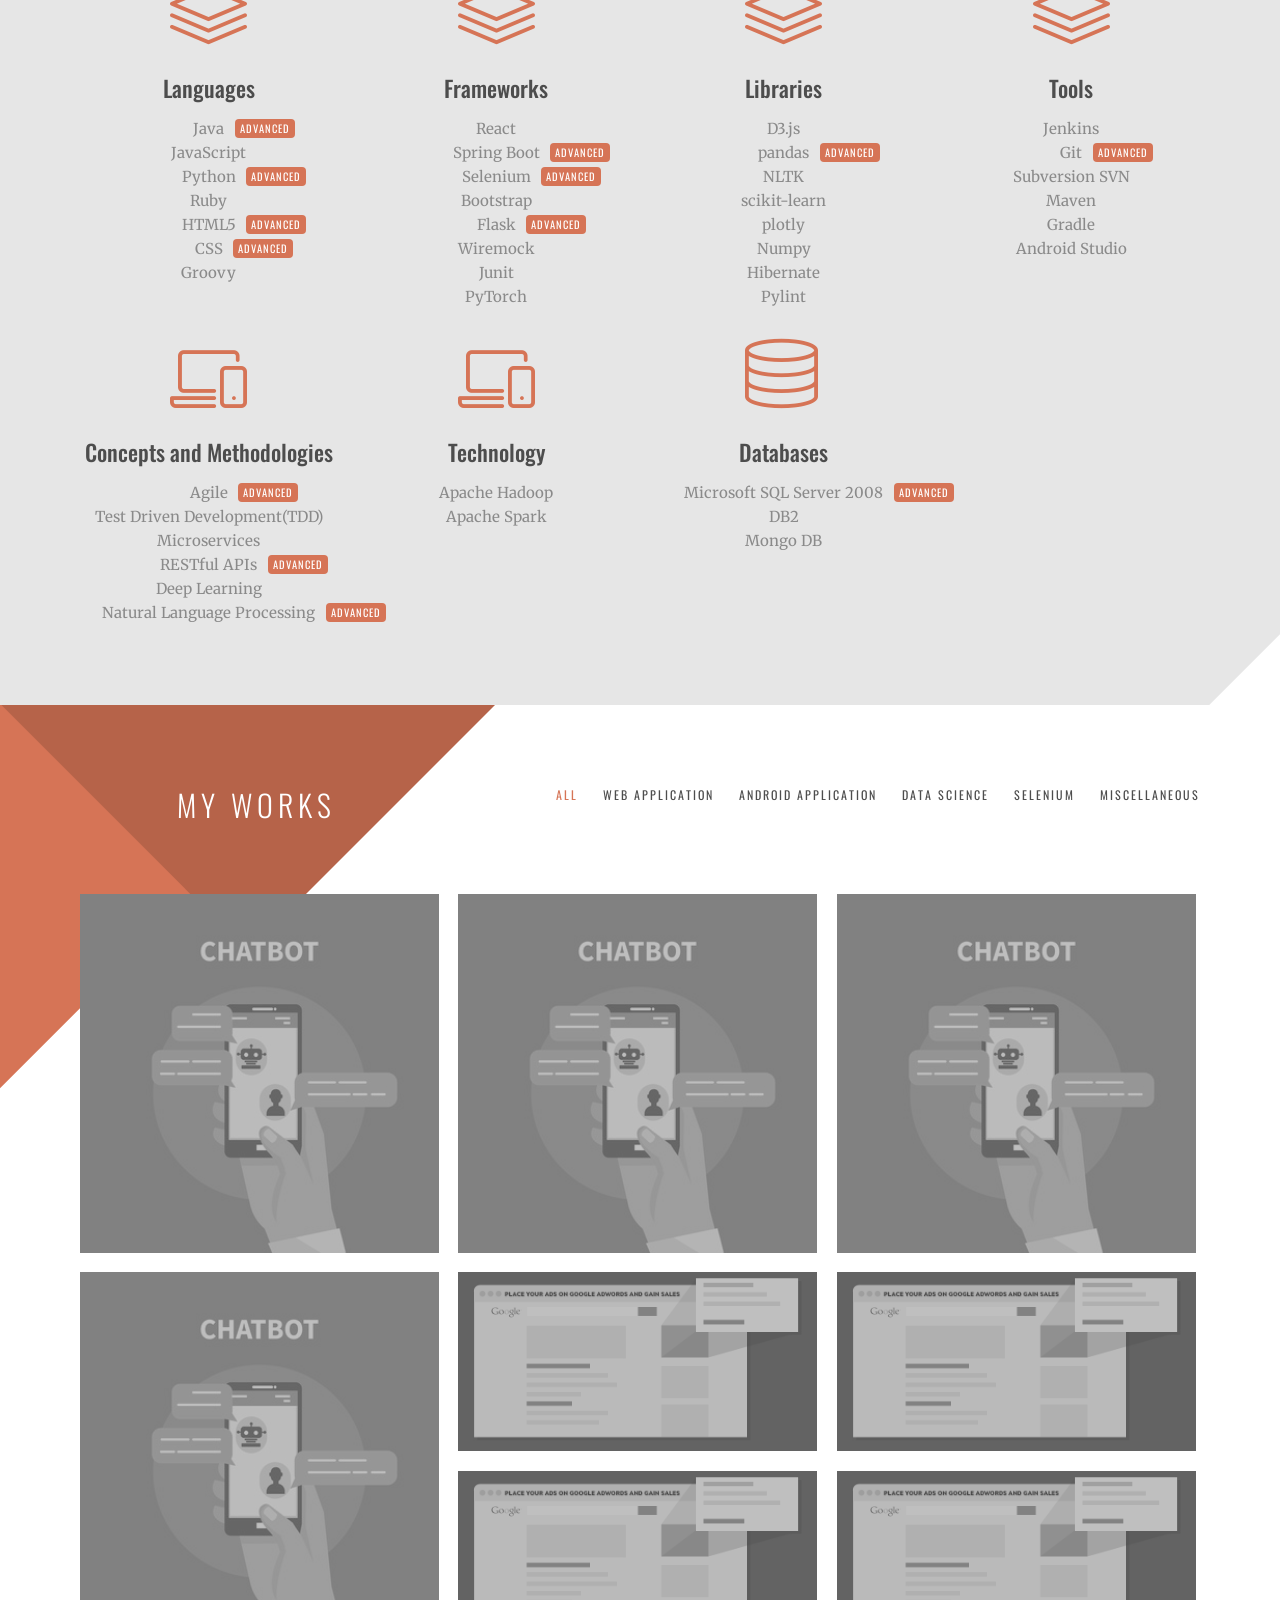
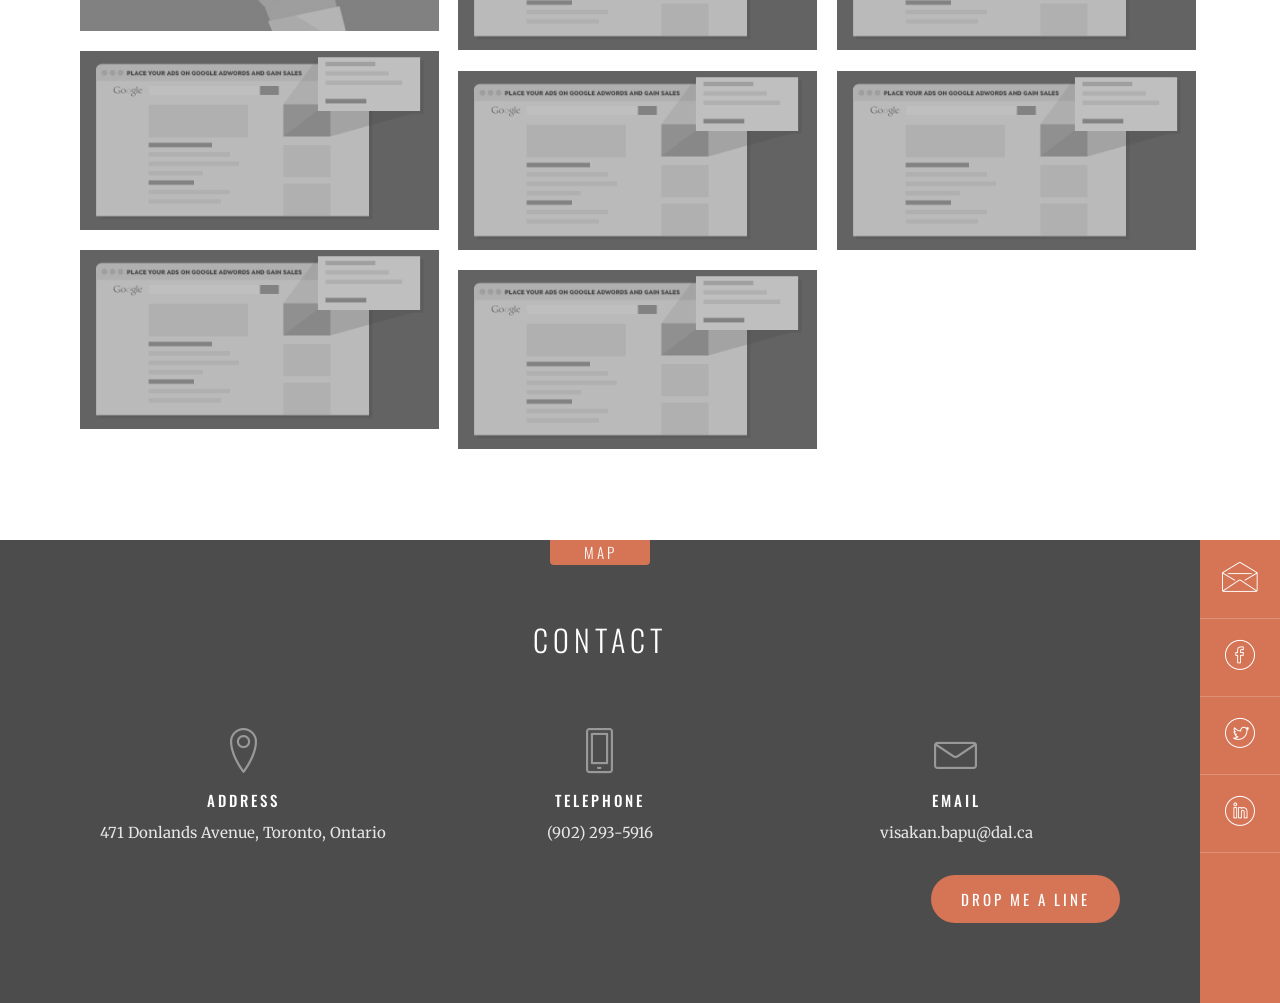
==== commit 23347703: "Project changes" ====
--- a/index.html
+++ b/index.html
@@ -330,15 +330,17 @@
 				<div class="col-md-8 col-sm-12">
 					<ul class="portfolio-cats">
 						<li><a href="#" data-cat="*" class="current">All</a></li>
-						<li><a href="#" data-cat="se">Software Engineering</a></li>
-						<li><a href="#" data-cat="ds">Data science</a></li>
-						<li><a href="#" data-cat="photography">Miscellaneous</a></li>
+						<li><a href="#" data-cat="wa">Web Application</a></li>
+						<li><a href="#" data-cat="ap">Android Application</a></li>
+						<li><a href="#" data-cat="ds">Data Science</a></li>
+						<li><a href="#" data-cat="se">Selenium</a></li>
+						<li><a href="#" data-cat="ms">Miscellaneous</a></li>
 					</ul>
 				</div>
 			</div>
 
 			<div class="grid animation-chain" data-animation="zoomIn">
-				<div class="grid-item se">
+				<div class="grid-item wa">
 					<img src="img/portfolio/oobot.jpg" alt="">
 					<a class="portfolio-open-modal" href="#"><span class="lnr lnr-magnifier"></span></a>
 					<a class="portfolio-external-link" href="https://github.com/arun5493/OObot-Objected_Oriented_Bot" target="_blank"><span class="lnr lnr-link"></span></a>
@@ -350,12 +352,39 @@
 						</ul>
 						<ul class="portfolio-info">
 							<li>
-								<h3>OOBot - Object Oriented Bot</h3>
-								<p>A slack chatbot that is amied to help new players in the computing industry, by providing basic templates of various design patterns</p>
-							</li>
-							<li>
-								<h3>Technology</h3>
-								<p>Python, Git, Slack, Ansible, Amazon AWS</p>
+								<h3>Instant Disbursal of Loans</h3>
+								<p>Reduced the wait time by 90% for the disbursal of financial products to customers by developing Spring microservices and workflows.</p>
+							</li>
+							<li>
+								<h3>Timeline</h3>
+								<p>December 14 - August 17</p>
+							</li>
+							<li>
+								<h3>Technology</h3>
+								<p>Java, Spring MVC, Spring Boot, Hibernate, MySQL, WireMock, Lombok, Jenkins, Junit, Git, Maven, Linux, JIRA, Agile</p>
+							</li>
+						</ul>
+					</div>
+				</div>
+
+				<div class="grid-item wa">
+					<img src="img/portfolio/oobot.jpg" alt="">
+					<a class="portfolio-open-modal" href="#"><span class="lnr lnr-magnifier"></span></a>
+					<a class="portfolio-external-link" href="https://github.com/arun5493/OObot-Objected_Oriented_Bot" target="_blank"><span class="lnr lnr-link"></span></a>
+					<div class="portfolio-hidden">
+						<ul class="video">
+							<li><iframe data-src="https://player.vimeo.com/video/253344686" width="640" height="360" webkitallowfullscreen mozallowfullscreen allowfullscreen><iframe>
+							</li>
+							<li><iframe data-src="https://player.vimeo.com/video/253344539" width="640" height="360" webkitallowfullscreen mozallowfullscreen allowfullscreen></iframe></li>
+						</ul>
+						<ul class="portfolio-info">
+							<li>
+								<h3>InstaComp</h3>
+								<p>Online marketplace for grocery</p>
+							</li>
+							<li>
+								<h3>Technology</h3>
+								<p>PHP, Phalcon, HTML5, CSS, Bootstrap, JavaScript(ES6), MySQL</p>
 							</li>
 							<li>
 								<a href="https://github.com/arun5493/OObot-Objected_Oriented_Bot" class="btn" target="_blank">Visit Github</a>
@@ -364,26 +393,155 @@
 					</div>
 				</div>
 
+				<div class="grid-item wa">
+					<img src="img/portfolio/oobot.jpg" alt="">
+					<a class="portfolio-open-modal" href="#"><span class="lnr lnr-magnifier"></span></a>
+					<a class="portfolio-external-link" href="https://github.com/arun5493/OObot-Objected_Oriented_Bot" target="_blank"><span class="lnr lnr-link"></span></a>
+					<div class="portfolio-hidden">
+						<ul class="video">
+							<li><iframe data-src="https://player.vimeo.com/video/253344686" width="640" height="360" webkitallowfullscreen mozallowfullscreen allowfullscreen><iframe>
+							</li>
+							<li><iframe data-src="https://player.vimeo.com/video/253344539" width="640" height="360" webkitallowfullscreen mozallowfullscreen allowfullscreen></iframe></li>
+						</ul>
+						<ul class="portfolio-info">
+							<li>
+								<h3>Data Catalogue</h3>
+								<p>scalable web application to help the auditors keep track of the datasets used in the Audit process.</p>
+							</li>
+							<li>
+								<h3>Timeline</h3>
+								<p>January 19 - August 19</p>
+							</li>
+							<li>
+								<h3>Technology</h3>
+								<p>Python, Flask, React, SQLAlchemy, pytest, Microsoft SQL Server, Jenkins, JIRA, Git, Bootstrap</p>
+							</li>
+							<li>
+								<a href="https://github.com/arun5493/OObot-Objected_Oriented_Bot" class="btn" target="_blank">Visit Github</a>
+							</li>
+						</ul>
+					</div>
+				</div>
+
+				<div class="grid-item wa">
+					<img src="img/portfolio/oobot.jpg" alt="">
+					<a class="portfolio-open-modal" href="#"><span class="lnr lnr-magnifier"></span></a>
+					<a class="portfolio-external-link" href="https://github.com/arun5493/OObot-Objected_Oriented_Bot" target="_blank"><span class="lnr lnr-link"></span></a>
+					<div class="portfolio-hidden">
+						<ul class="video">
+							<li><iframe data-src="https://player.vimeo.com/video/253344686" width="640" height="360" webkitallowfullscreen mozallowfullscreen allowfullscreen><iframe>
+							</li>
+							<li><iframe data-src="https://player.vimeo.com/video/253344539" width="640" height="360" webkitallowfullscreen mozallowfullscreen allowfullscreen></iframe></li>
+						</ul>
+						<ul class="portfolio-info">
+							<li>
+								<h3>Indian Premier League Analytics Dashboard</h3>
+								<p>scalable web application to help the auditors keep track of the datasets used in the Audit process.</p>
+							</li>
+							<li>
+								<h3>Technology</h3>
+								<p>Python, Flask, React, Pandas, scikit-learn, D3.js, Git, Bootstrap</p>
+							</li>
+							<li>
+								<a href="https://github.com/arun5493/OObot-Objected_Oriented_Bot" class="btn" target="_blank">Visit Github</a>
+							</li>
+						</ul>
+					</div>
+				</div>
+
+				<div class="grid-item ap">
+					<img src="img/portfolio/p2-adwords.jpg" alt="">
+					<a class="portfolio-open-modal" href="#"><span class="lnr lnr-magnifier"></span></a>
+					<a class="portfolio-external-link" href="https://github.com/arun5493/Adwords-Placing" target="_blank"><span class="lnr lnr-link"></span></a>
+					<div class="portfolio-hidden">
+	  					<ul class="image-list">
+	  						<li><img data-src="img/portfolio/p2-adwords.jpg" src="img/blank.html" alt=""></li>
+	  					</ul>
+						<ul class="portfolio-info">
+							<li>
+								<h3>MoodoVoodo</h3>
+								<p>Hackathon Project. Play Songs based on Mood</p>
+							</li>
+							<li>
+								<h3>Technology</h3>
+								<p>Java, Android Studio, Microsoft Emotion API, Youtube API, Github, Gradle</p>
+							</li>
+							<li>
+								<a href="https://github.com/arun5493/Adwords-Placing" class="btn" target="_blank">Github</a>
+							</li>
+						</ul>
+					</div>
+				</div>
+
+				<div class="grid-item ap">
+					<img src="img/portfolio/p2-adwords.jpg" alt="">
+					<a class="portfolio-open-modal" href="#"><span class="lnr lnr-magnifier"></span></a>
+					<a class="portfolio-external-link" href="https://github.com/arun5493/Adwords-Placing" target="_blank"><span class="lnr lnr-link"></span></a>
+					<div class="portfolio-hidden">
+	  					<ul class="image-list">
+	  						<li><img data-src="img/portfolio/p2-adwords.jpg" src="img/blank.html" alt=""></li>
+	  					</ul>
+						<ul class="portfolio-info">
+							<li>
+								<h3>Event Book</h3>
+								<p>Mobile marketplace for events which enables the users to keep track of their events</p>
+							</li>
+							<li>
+								<h3>Technology</h3>
+								<p>Java, Android Studio, Azure Mobile Services, Github, Gradle</p>
+							</li>
+							<li>
+								<a href="https://github.com/arun5493/Adwords-Placing" class="btn" target="_blank">Github</a>
+							</li>
+						</ul>
+					</div>
+				</div>
+
+
+				<div class="grid-item ap">
+					<img src="img/portfolio/p2-adwords.jpg" alt="">
+					<a class="portfolio-open-modal" href="#"><span class="lnr lnr-magnifier"></span></a>
+					<a class="portfolio-external-link" href="https://github.com/arun5493/Adwords-Placing" target="_blank"><span class="lnr lnr-link"></span></a>
+					<div class="portfolio-hidden">
+	  					<ul class="image-list">
+	  						<li><img data-src="img/portfolio/p2-adwords.jpg" src="img/blank.html" alt=""></li>
+	  					</ul>
+						<ul class="portfolio-info">
+							<li>
+								<h3>Feed Me</h3>
+								<p>chatbot which interacts and recommends restaurants to users based on user preferences</p>
+							</li>
+							<li>
+								<h3>Technology</h3>
+								<p>Java, Python, Flask, Pandas, NLTK, TextBlob, Github, Gradle, IBM DB2</p>
+							</li>
+							<li>
+								<a href="https://github.com/arun5493/Adwords-Placing" class="btn" target="_blank">Github</a>
+							</li>
+						</ul>
+					</div>
+				</div>
+
+
 				<div class="grid-item ds">
-					<img src="img/portfolio/p1-tsa.jpg" alt="">
-					<a class="portfolio-open-modal" href="#"><span class="lnr lnr-magnifier"></span></a>
-					<a class="portfolio-external-link" href="https://github.com/arun5493/Twitter_Sentiment_Analysis" target="_blank"><span class="lnr lnr-link"></span></a>
-					<div class="portfolio-hidden">
-						<ul class="image-list">
-							<li><img data-src="img/portfolio/p1-tsa.jpg" src="img/blank.html" alt=""></li>
-							<li><img data-src="img/portfolio/p1-tsa-plot-2.jpg" src="img/blank.html" alt=""></li>
-						</ul>
-						<ul class="portfolio-info">
-							<li>
-								<h3>Twitter Sentiment Analysis</h3>
-								<p>A basic sentiment analysis on Twitter feed using Apache Kafka. A project attempting to combine the power of technology with strong data.</p>
-							</li>
-							<li>
-								<h3>Technology</h3>
-	 							<p>Python, Apache Kafka, NLTK</p>
-							</li>
-							<li>
-								<a href="https://github.com/arun5493/Twitter_Sentiment_Analysis" class="btn" target="_blank">Visit GitHub</a>
+					<img src="img/portfolio/p2-adwords.jpg" alt="">
+					<a class="portfolio-open-modal" href="#"><span class="lnr lnr-magnifier"></span></a>
+					<a class="portfolio-external-link" href="https://github.com/arun5493/Adwords-Placing" target="_blank"><span class="lnr lnr-link"></span></a>
+					<div class="portfolio-hidden">
+	  					<ul class="image-list">
+	  						<li><img data-src="img/portfolio/p2-adwords.jpg" src="img/blank.html" alt=""></li>
+	  					</ul>
+						<ul class="portfolio-info">
+							<li>
+								<h3>Feed Me</h3>
+								<p>chatbot which interacts and recommends restaurants to users based on user preferences</p>
+							</li>
+							<li>
+								<h3>Technology</h3>
+								<p>Java, Python, Flask, Pandas, NLTK, TextBlob, Github, Gradle, IBM DB2</p>
+							</li>
+							<li>
+								<a href="https://github.com/arun5493/Adwords-Placing" class="btn" target="_blank">Github</a>
 							</li>
 						</ul>
 					</div>
@@ -399,12 +557,37 @@
 	  					</ul>
 						<ul class="portfolio-info">
 							<li>
-								<h3>Adwords Placing</h3>
-								<p>Given a dataset about advertisers and thier total budget, implemented different algorithms like Greedy, MSVV and Balance. These algorithms aims at maximizing the profit received from the advertisers.</p>
-							</li>
-							<li>
-								<h3>Technology</h3>
-								<p>Python, Numpy, Pandas</p>
+								<h3>Image Recognition</h3>
+								<p>Vehicle Classification using Deep Learning</p>
+							</li>
+							<li>
+								<h3>Technology</h3>
+								<p>Python, PyTorch, Colab, Deep Learning, Torch Vision, sci-kit learn</p>
+							</li>
+							<li>
+								<a href="https://github.com/arun5493/Adwords-Placing" class="btn" target="_blank">Github</a>
+							</li>
+						</ul>
+					</div>
+				</div>
+
+
+				<div class="grid-item ds">
+					<img src="img/portfolio/p2-adwords.jpg" alt="">
+					<a class="portfolio-open-modal" href="#"><span class="lnr lnr-magnifier"></span></a>
+					<a class="portfolio-external-link" href="https://github.com/arun5493/Adwords-Placing" target="_blank"><span class="lnr lnr-link"></span></a>
+					<div class="portfolio-hidden">
+	  					<ul class="image-list">
+	  						<li><img data-src="img/portfolio/p2-adwords.jpg" src="img/blank.html" alt=""></li>
+	  					</ul>
+						<ul class="portfolio-info">
+							<li>
+								<h3>Dashboard</h3>
+								<p>chatbot which interacts and recommends restaurants to users based on user preferences</p>
+							</li>
+							<li>
+								<h3>Technology</h3>
+								<p>Python, Pandas, Plotly, Jupyter Notebook</p>
 							</li>
 							<li>
 								<a href="https://github.com/arun5493/Adwords-Placing" class="btn" target="_blank">Github</a>
@@ -414,52 +597,73 @@
 				</div>
 
 				<div class="grid-item se">
-					<img src="img/portfolio/wpi/wpi.png" alt="">
-					<a class="portfolio-open-modal" href="#"><span class="lnr lnr-magnifier"></span></a>
-					<a class="portfolio-external-link" href="https://github.com/arun5493/D3M_Group_1" target="_blank"><span class="lnr lnr-link"></span></a>
-					<div class="portfolio-hidden">
-					  <ul class="image-list">
-					  	<li><img data-src="img/portfolio/wpi/wpi.png" src="img/blank.html" alt=""></li>
-						  <li><img data-src="img/portfolio/wpi/wpi2.png" src="img/blank.html" alt=""></li>
-						  <li><img data-src="img/portfolio/wpi/wpi3.png" src="img/blank.html" alt=""></li>
-						  <li><img data-src="img/portfolio/wpi/wpi4.png" src="img/blank.html" alt=""></li>
-						  <li><img data-src="img/portfolio/wpi/wpi5.png" src="img/blank.html" alt=""></li>
-					  </ul>
-						<ul class="portfolio-info">
-							<li>
-								<h3>Workforce Pressure Indicator</h3>
-								<p>Working for IntraHealth International, developed a web application that allows user to find the workforce pressure. Developed the application based on the medical staff information from Uganda using District Health Information System (DHIS2) and Integrated Human Resources Information System (iHRIS) for procuring the data</p>
-							</li>
-							<li>
-								<h3>Technology</h3>
-								<p>NodeJS, Express, React, Bootstrap,SQL Server </p>
-							</li>
-							<li>
-								<a href="https://github.com/arun5493/D3M_Group_1" class="btn" target="_blank">Visit GitHub</a>
-							</li>
-						</ul>
-					</div>
-				</div>
-
-				<div class="grid-item ds">
-					<img src="img/portfolio/yelp1.jpg" alt="">
-					<a class="portfolio-open-modal" href="#"><span class="lnr lnr-magnifier"></span></a>
-					<a class="portfolio-external-link" href="https://github.com/arun5493/Yelp_Rating_Prediction" target="_blank"><span class="lnr lnr-link"></span></a>
-					<div class="portfolio-hidden">
-						<ul class="image-list">
-							<li><img data-src="img/portfolio/yelp1.jpg" src="img/blank.html" alt=""></li>
-						</ul>
-						<ul class="portfolio-info">
-							<li>
-								<h3>Restaurant Rating Prediction</h3>
-								<p>Analysed a 3GB Dataset, built models like SVM, Linear Regression, Neural Networks to predict the rating of an upcoming restaurant - based on the cuisine, ambience, location, etc</p>
-							</li>
-							<li>
-								<h3>Technology</h3>
-								<p>Python, R, Scikit-learn, Pandas</p>
-							</li>
-							<li>
-								<a href="https://github.com/arun5493/Yelp_Rating_Prediction" class="btn" target="_blank">View on Github</a>
+					<img src="img/portfolio/p2-adwords.jpg" alt="">
+					<a class="portfolio-open-modal" href="#"><span class="lnr lnr-magnifier"></span></a>
+					<a class="portfolio-external-link" href="https://github.com/arun5493/Adwords-Placing" target="_blank"><span class="lnr lnr-link"></span></a>
+					<div class="portfolio-hidden">
+	  					<ul class="image-list">
+	  						<li><img data-src="img/portfolio/p2-adwords.jpg" src="img/blank.html" alt=""></li>
+	  					</ul>
+						<ul class="portfolio-info">
+							<li>
+								<h3>Instant Disbursal of Loans</h3>
+								<p>Screen Scraping</p>
+							</li>
+							<li>
+								<h3>Technology</h3>
+								<p>Java, Groovy, Selenium, Web Driver, Ruby</p>
+							</li>
+							<li>
+								<a href="https://github.com/arun5493/Adwords-Placing" class="btn" target="_blank">Github</a>
+							</li>
+						</ul>
+					</div>
+				</div>
+
+				<div class="grid-item se">
+					<img src="img/portfolio/p2-adwords.jpg" alt="">
+					<a class="portfolio-open-modal" href="#"><span class="lnr lnr-magnifier"></span></a>
+					<a class="portfolio-external-link" href="https://github.com/arun5493/Adwords-Placing" target="_blank"><span class="lnr lnr-link"></span></a>
+					<div class="portfolio-hidden">
+	  					<ul class="image-list">
+	  						<li><img data-src="img/portfolio/p2-adwords.jpg" src="img/blank.html" alt=""></li>
+	  					</ul>
+						<ul class="portfolio-info">
+							<li>
+								<h3>Regression Test Framework</h3>
+								<p>Metric stream Test Cases</p>
+							</li>
+							<li>
+								<h3>Technology</h3>
+								<p>Python, Selenium, Selenium, Agile, JSON, Github</p>
+							</li>
+							<li>
+								<a href="https://github.com/arun5493/Adwords-Placing" class="btn" target="_blank">Github</a>
+							</li>
+						</ul>
+					</div>
+				</div>
+
+
+				<div class="grid-item ms">
+					<img src="img/portfolio/p2-adwords.jpg" alt="">
+					<a class="portfolio-open-modal" href="#"><span class="lnr lnr-magnifier"></span></a>
+					<a class="portfolio-external-link" href="https://github.com/arun5493/Adwords-Placing" target="_blank"><span class="lnr lnr-link"></span></a>
+					<div class="portfolio-hidden">
+	  					<ul class="image-list">
+	  						<li><img data-src="img/portfolio/p2-adwords.jpg" src="img/blank.html" alt=""></li>
+	  					</ul>
+						<ul class="portfolio-info">
+							<li>
+								<h3>Report Generation</h3>
+								<p>ETL</p>
+							</li>
+							<li>
+								<h3>Technology</h3>
+								<p></p>
+							</li>
+							<li>
+								<a href="https://github.com/arun5493/Adwords-Placing" class="btn" target="_blank">Github</a>
 							</li>
 						</ul>
 					</div>
@@ -533,7 +737,7 @@
 						<li><a href="https://www.facebook.com/visakan.bapu" target="_blank"><span class="icon-facebook"></span></a></li>
 						<li><a href="https://twitter.com/visakan4" target="_blank"><span class="icon-twitter"></span></a></li>
 						<li><a href="https://www.linkedin.com/in/visakan-bapu/" target="_blank"><span class="icon-linkedin"></span></a></li>
-						<!--<li><a href="#"><span class="icon-dribbble"></span></a></li>------ Removing dribble icon as I dont find it necessary -->
+						<!-- <li><a href="#"><span class="icon-dribbble"></span></a></li> -->
 					</ul>
 				</div>
 		</section>
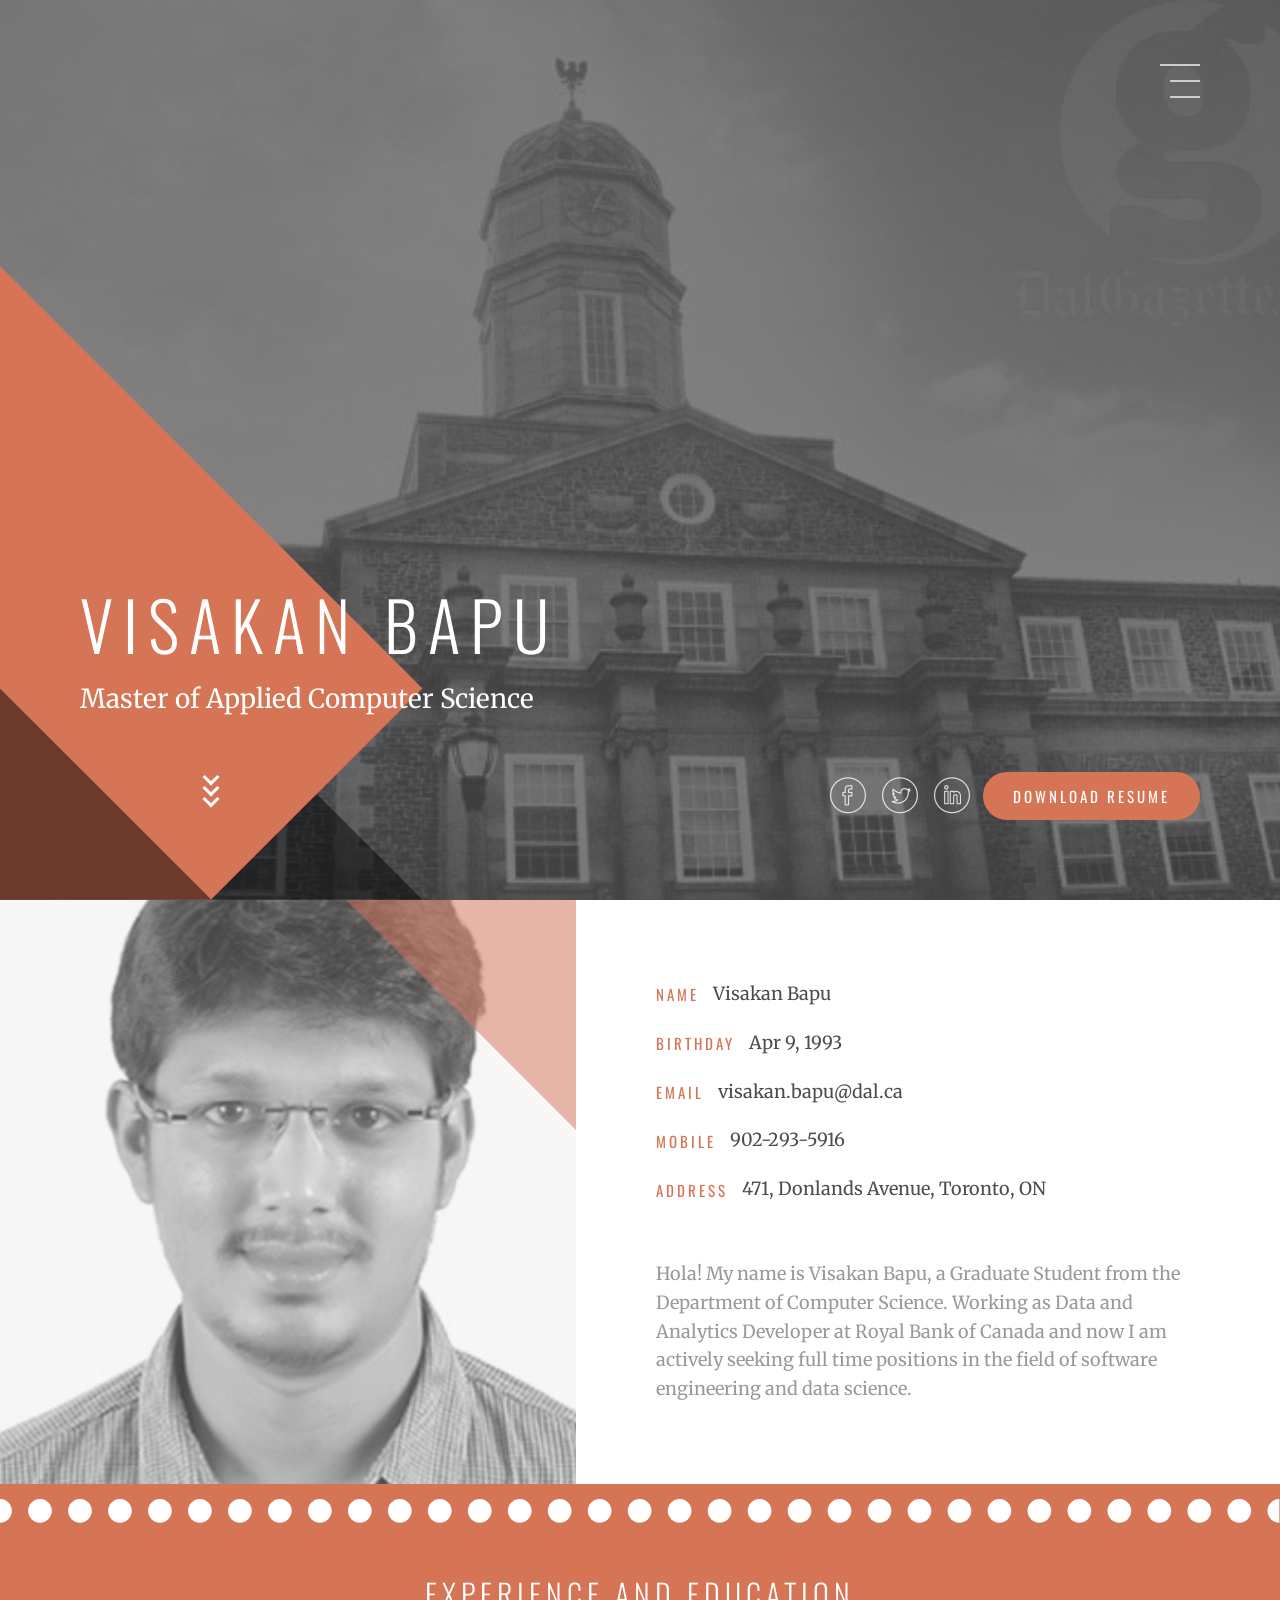
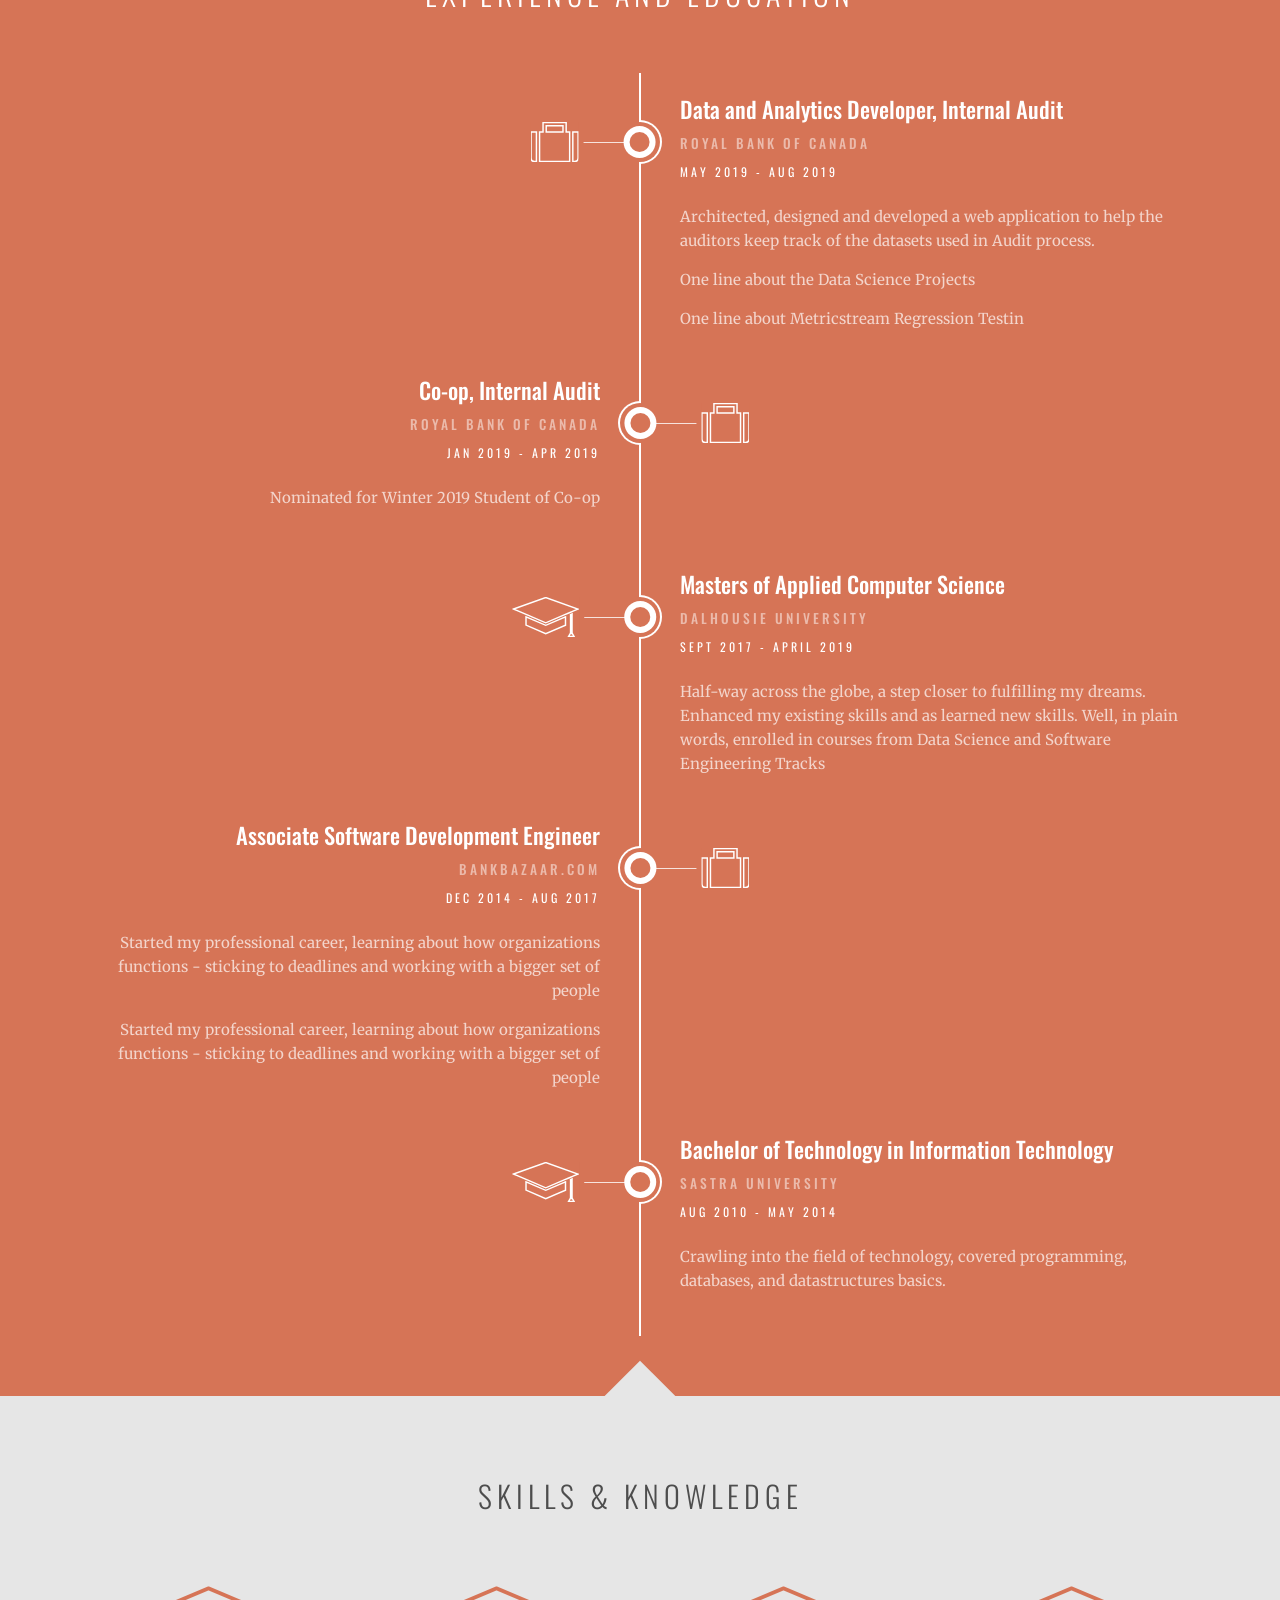
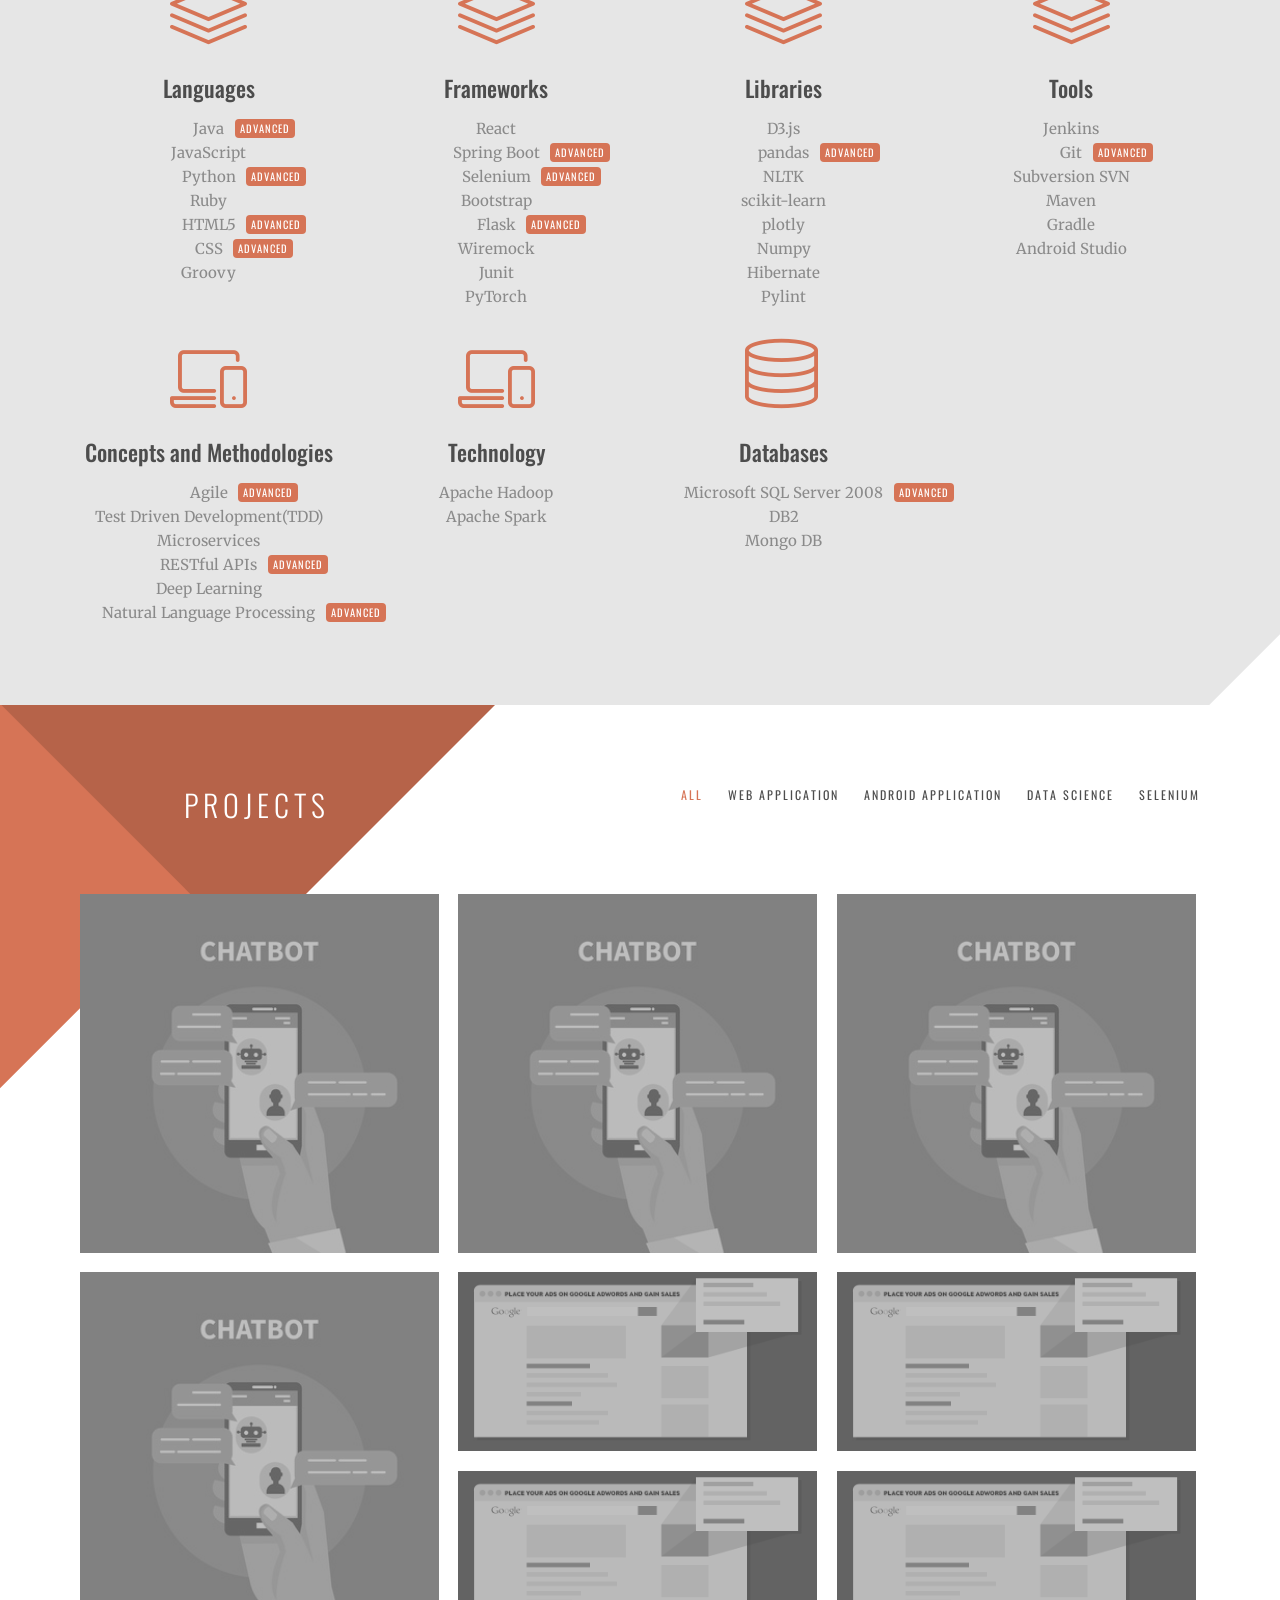
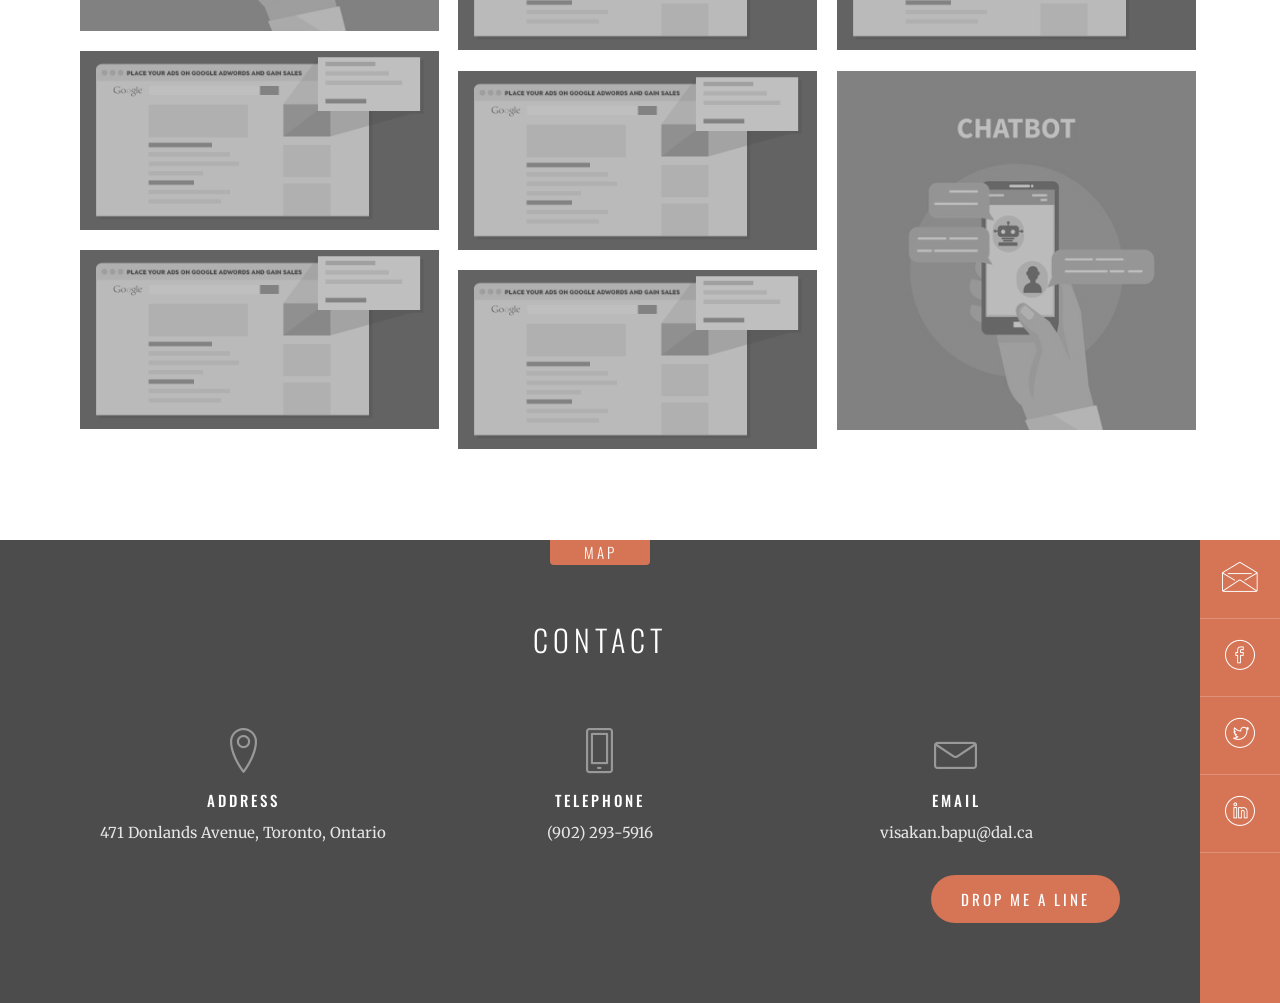
==== commit ffab5ee0: "Added Project description" ====
--- a/index.html
+++ b/index.html
@@ -324,7 +324,7 @@
 
 			<div class="row">
 				<div class="col-md-4 col-sm-12">
-					<h2>My Works</h2>
+					<h2>Projects</h2>
 				</div>
 
 				<div class="col-md-8 col-sm-12">
@@ -334,7 +334,7 @@
 						<li><a href="#" data-cat="ap">Android Application</a></li>
 						<li><a href="#" data-cat="ds">Data Science</a></li>
 						<li><a href="#" data-cat="se">Selenium</a></li>
-						<li><a href="#" data-cat="ms">Miscellaneous</a></li>
+						<!-- <li><a href="#" data-cat="ms">Miscellaneous</a></li> -->
 					</ul>
 				</div>
 			</div>
@@ -353,7 +353,7 @@
 						<ul class="portfolio-info">
 							<li>
 								<h3>Instant Disbursal of Loans</h3>
-								<p>Reduced the wait time by 90% for the disbursal of financial products to customers by developing Spring microservices and workflows.</p>
+								<p>Involved in development of modules for reducing the time taken to disburse the loan products</p>
 							</li>
 							<li>
 								<h3>Timeline</h3>
@@ -380,14 +380,14 @@
 						<ul class="portfolio-info">
 							<li>
 								<h3>InstaComp</h3>
-								<p>Online marketplace for grocery</p>
+								<p>InstaComp is a regular online retail portal combined with the digital version of the shopping flyers.</p>
 							</li>
 							<li>
 								<h3>Technology</h3>
 								<p>PHP, Phalcon, HTML5, CSS, Bootstrap, JavaScript(ES6), MySQL</p>
 							</li>
 							<li>
-								<a href="https://github.com/arun5493/OObot-Objected_Oriented_Bot" class="btn" target="_blank">Visit Github</a>
+								<a href="https://github.com/visakan4/InstaComp_BackEnd" class="btn" target="_blank">Visit Github</a>
 							</li>
 						</ul>
 					</div>
@@ -406,7 +406,7 @@
 						<ul class="portfolio-info">
 							<li>
 								<h3>Data Catalogue</h3>
-								<p>scalable web application to help the auditors keep track of the datasets used in the Audit process.</p>
+								<p>Web Application that helps the Auditors to track the datasets used in the Audit Analytic Process</p>
 							</li>
 							<li>
 								<h3>Timeline</h3>
@@ -416,9 +416,6 @@
 								<h3>Technology</h3>
 								<p>Python, Flask, React, SQLAlchemy, pytest, Microsoft SQL Server, Jenkins, JIRA, Git, Bootstrap</p>
 							</li>
-							<li>
-								<a href="https://github.com/arun5493/OObot-Objected_Oriented_Bot" class="btn" target="_blank">Visit Github</a>
-							</li>
 						</ul>
 					</div>
 				</div>
@@ -436,14 +433,14 @@
 						<ul class="portfolio-info">
 							<li>
 								<h3>Indian Premier League Analytics Dashboard</h3>
-								<p>scalable web application to help the auditors keep track of the datasets used in the Audit process.</p>
+								<p>Analytics Dashboard that helps the Coaches/Managers from IPL to select players with help from Artificial Intelligence</p>
 							</li>
 							<li>
 								<h3>Technology</h3>
 								<p>Python, Flask, React, Pandas, scikit-learn, D3.js, Git, Bootstrap</p>
 							</li>
 							<li>
-								<a href="https://github.com/arun5493/OObot-Objected_Oriented_Bot" class="btn" target="_blank">Visit Github</a>
+								<a href="https://github.com/visakan4/Visual_System_IPL_FrontEnd" class="btn" target="_blank">Visit Github</a>
 							</li>
 						</ul>
 					</div>
@@ -460,64 +457,114 @@
 						<ul class="portfolio-info">
 							<li>
 								<h3>MoodoVoodo</h3>
-								<p>Hackathon Project. Play Songs based on Mood</p>
+								<p>An Android application which would play songs based on the user emotions</p>
 							</li>
 							<li>
 								<h3>Technology</h3>
 								<p>Java, Android Studio, Microsoft Emotion API, Youtube API, Github, Gradle</p>
 							</li>
 							<li>
+								<a href="https://github.com/visakan4/MoodoVoodo_Android_Application" class="btn" target="_blank">Github</a>
+							</li>
+						</ul>
+					</div>
+				</div>
+
+				<div class="grid-item ap">
+					<img src="img/portfolio/p2-adwords.jpg" alt="">
+					<a class="portfolio-open-modal" href="#"><span class="lnr lnr-magnifier"></span></a>
+					<a class="portfolio-external-link" href="https://github.com/arun5493/Adwords-Placing" target="_blank"><span class="lnr lnr-link"></span></a>
+					<div class="portfolio-hidden">
+	  					<ul class="image-list">
+	  						<li><img data-src="img/portfolio/p2-adwords.jpg" src="img/blank.html" alt=""></li>
+	  					</ul>
+						<ul class="portfolio-info">
+							<li>
+								<h3>Event Book</h3>
+								<p>EventBook is an online mobile(Android) marketplace which helps the user to search and register for events. EventBook also helps the user to store images, videos, notes related to the events in their Google Drive</p>
+							</li>
+							<li>
+								<h3>Technology</h3>
+								<p>Java, Android Studio, Azure Mobile Services, Github, Gradle</p>
+							</li>
+							<li>
+								<a href="https://github.com/visakan4/EventBook_Android_Application" class="btn" target="_blank">Github</a>
+							</li>
+						</ul>
+					</div>
+				</div>
+
+
+				<div class="grid-item ap">
+					<img src="img/portfolio/p2-adwords.jpg" alt="">
+					<a class="portfolio-open-modal" href="#"><span class="lnr lnr-magnifier"></span></a>
+					<a class="portfolio-external-link" href="https://github.com/arun5493/Adwords-Placing" target="_blank"><span class="lnr lnr-link"></span></a>
+					<div class="portfolio-hidden">
+	  					<ul class="image-list">
+	  						<li><img data-src="img/portfolio/p2-adwords.jpg" src="img/blank.html" alt=""></li>
+	  					</ul>
+						<ul class="portfolio-info">
+							<li>
+								<h3>Feed Me</h3>
+								<p>An Android application that recommends restaurants to users by learning and analyzing the user reviews in YELP dataset</p>
+							</li>
+							<li>
+								<h3>Technology</h3>
+								<p>Java, Python, Flask, Pandas, NLTK, TextBlob, Github, Gradle, IBM DB2</p>
+							</li>
+							<li>
+								<a href="https://github.com/visakan4/FeedMe_ChatBot_Android_Application" class="btn" target="_blank">Github</a>
+							</li>
+						</ul>
+					</div>
+				</div>
+
+
+				<div class="grid-item ds">
+					<img src="img/portfolio/p2-adwords.jpg" alt="">
+					<a class="portfolio-open-modal" href="#"><span class="lnr lnr-magnifier"></span></a>
+					<a class="portfolio-external-link" href="https://github.com/arun5493/Adwords-Placing" target="_blank"><span class="lnr lnr-link"></span></a>
+					<div class="portfolio-hidden">
+	  					<ul class="image-list">
+	  						<li><img data-src="img/portfolio/p2-adwords.jpg" src="img/blank.html" alt=""></li>
+	  					</ul>
+						<ul class="portfolio-info">
+							<li>
+								<h3>Feed Me</h3>
+								<p>An Android application that recommends restaurants to users by learning and analyzing the user reviews in YELP dataset</p>
+							</li>
+							<li>
+								<h3>Technology</h3>
+								<p>Java, Python, Flask, Pandas, NLTK, TextBlob, Github, Gradle, IBM DB2</p>
+							</li>
+							<li>
+								<a href="https://github.com/visakan4/FeedMe_ChatBot_ML" class="btn" target="_blank">Github</a>
+							</li>
+						</ul>
+					</div>
+				</div>
+
+
+				<div class="grid-item ds">
+					<img src="img/portfolio/p2-adwords.jpg" alt="">
+					<a class="portfolio-open-modal" href="#"><span class="lnr lnr-magnifier"></span></a>
+					<a class="portfolio-external-link" href="https://github.com/arun5493/Adwords-Placing" target="_blank"><span class="lnr lnr-link"></span></a>
+					<div class="portfolio-hidden">
+	  					<ul class="image-list">
+	  						<li><img data-src="img/portfolio/p2-adwords.jpg" src="img/blank.html" alt=""></li>
+	  					</ul>
+						<ul class="portfolio-info">
+							<li>
+								<h3>Vehicle Classification</h3>
+								<p>Classified Vehicle from satellite images with help from Deep Learning Algorithms</p>
+							</li>
+							<li>
+								<h3>Technology</h3>
+								<p>Python, PyTorch, Colab, Deep Learning, Torch Vision, sci-kit learn</p>
+							</li>
+							<!-- <li>
 								<a href="https://github.com/arun5493/Adwords-Placing" class="btn" target="_blank">Github</a>
-							</li>
-						</ul>
-					</div>
-				</div>
-
-				<div class="grid-item ap">
-					<img src="img/portfolio/p2-adwords.jpg" alt="">
-					<a class="portfolio-open-modal" href="#"><span class="lnr lnr-magnifier"></span></a>
-					<a class="portfolio-external-link" href="https://github.com/arun5493/Adwords-Placing" target="_blank"><span class="lnr lnr-link"></span></a>
-					<div class="portfolio-hidden">
-	  					<ul class="image-list">
-	  						<li><img data-src="img/portfolio/p2-adwords.jpg" src="img/blank.html" alt=""></li>
-	  					</ul>
-						<ul class="portfolio-info">
-							<li>
-								<h3>Event Book</h3>
-								<p>Mobile marketplace for events which enables the users to keep track of their events</p>
-							</li>
-							<li>
-								<h3>Technology</h3>
-								<p>Java, Android Studio, Azure Mobile Services, Github, Gradle</p>
-							</li>
-							<li>
-								<a href="https://github.com/arun5493/Adwords-Placing" class="btn" target="_blank">Github</a>
-							</li>
-						</ul>
-					</div>
-				</div>
-
-
-				<div class="grid-item ap">
-					<img src="img/portfolio/p2-adwords.jpg" alt="">
-					<a class="portfolio-open-modal" href="#"><span class="lnr lnr-magnifier"></span></a>
-					<a class="portfolio-external-link" href="https://github.com/arun5493/Adwords-Placing" target="_blank"><span class="lnr lnr-link"></span></a>
-					<div class="portfolio-hidden">
-	  					<ul class="image-list">
-	  						<li><img data-src="img/portfolio/p2-adwords.jpg" src="img/blank.html" alt=""></li>
-	  					</ul>
-						<ul class="portfolio-info">
-							<li>
-								<h3>Feed Me</h3>
-								<p>chatbot which interacts and recommends restaurants to users based on user preferences</p>
-							</li>
-							<li>
-								<h3>Technology</h3>
-								<p>Java, Python, Flask, Pandas, NLTK, TextBlob, Github, Gradle, IBM DB2</p>
-							</li>
-							<li>
-								<a href="https://github.com/arun5493/Adwords-Placing" class="btn" target="_blank">Github</a>
-							</li>
+							</li> -->
 						</ul>
 					</div>
 				</div>
@@ -533,68 +580,43 @@
 	  					</ul>
 						<ul class="portfolio-info">
 							<li>
-								<h3>Feed Me</h3>
-								<p>chatbot which interacts and recommends restaurants to users based on user preferences</p>
-							</li>
-							<li>
-								<h3>Technology</h3>
-								<p>Java, Python, Flask, Pandas, NLTK, TextBlob, Github, Gradle, IBM DB2</p>
-							</li>
-							<li>
-								<a href="https://github.com/arun5493/Adwords-Placing" class="btn" target="_blank">Github</a>
+								<h3>Marketing Analytics Dashboard</h3>
+								<p>Analytic dashboard that helps the Auditors to plan the audit based on current Sales/Marketing Issues</p>
+							</li>
+							<li>
+								<h3>Technology</h3>
+								<p>Python, Pandas, Plotly, Jupyter Notebook</p>
 							</li>
 						</ul>
 					</div>
 				</div>
 
 				<div class="grid-item ds">
-					<img src="img/portfolio/p2-adwords.jpg" alt="">
-					<a class="portfolio-open-modal" href="#"><span class="lnr lnr-magnifier"></span></a>
-					<a class="portfolio-external-link" href="https://github.com/arun5493/Adwords-Placing" target="_blank"><span class="lnr lnr-link"></span></a>
-					<div class="portfolio-hidden">
-	  					<ul class="image-list">
-	  						<li><img data-src="img/portfolio/p2-adwords.jpg" src="img/blank.html" alt=""></li>
-	  					</ul>
-						<ul class="portfolio-info">
-							<li>
-								<h3>Image Recognition</h3>
-								<p>Vehicle Classification using Deep Learning</p>
-							</li>
-							<li>
-								<h3>Technology</h3>
-								<p>Python, PyTorch, Colab, Deep Learning, Torch Vision, sci-kit learn</p>
-							</li>
-							<li>
-								<a href="https://github.com/arun5493/Adwords-Placing" class="btn" target="_blank">Github</a>
-							</li>
-						</ul>
-					</div>
-				</div>
-
-
-				<div class="grid-item ds">
-					<img src="img/portfolio/p2-adwords.jpg" alt="">
-					<a class="portfolio-open-modal" href="#"><span class="lnr lnr-magnifier"></span></a>
-					<a class="portfolio-external-link" href="https://github.com/arun5493/Adwords-Placing" target="_blank"><span class="lnr lnr-link"></span></a>
-					<div class="portfolio-hidden">
-	  					<ul class="image-list">
-	  						<li><img data-src="img/portfolio/p2-adwords.jpg" src="img/blank.html" alt=""></li>
-	  					</ul>
-						<ul class="portfolio-info">
-							<li>
-								<h3>Dashboard</h3>
-								<p>chatbot which interacts and recommends restaurants to users based on user preferences</p>
-							</li>
-							<li>
-								<h3>Technology</h3>
-								<p>Python, Pandas, Plotly, Jupyter Notebook</p>
-							</li>
-							<li>
-								<a href="https://github.com/arun5493/Adwords-Placing" class="btn" target="_blank">Github</a>
-							</li>
-						</ul>
-					</div>
-				</div>
+					<img src="img/portfolio/oobot.jpg" alt="">
+					<a class="portfolio-open-modal" href="#"><span class="lnr lnr-magnifier"></span></a>
+					<a class="portfolio-external-link" href="https://github.com/arun5493/OObot-Objected_Oriented_Bot" target="_blank"><span class="lnr lnr-link"></span></a>
+					<div class="portfolio-hidden">
+						<ul class="video">
+							<li><iframe data-src="https://player.vimeo.com/video/253344686" width="640" height="360" webkitallowfullscreen mozallowfullscreen allowfullscreen><iframe>
+							</li>
+							<li><iframe data-src="https://player.vimeo.com/video/253344539" width="640" height="360" webkitallowfullscreen mozallowfullscreen allowfullscreen></iframe></li>
+						</ul>
+						<ul class="portfolio-info">
+							<li>
+								<h3>Indian Premier League Analytics Dashboard</h3>
+								<p>Analytics Dashboard that helps the Coaches/Managers from IPL to select players with help from Artificial Intelligence</p>
+							</li>
+							<li>
+								<h3>Technology</h3>
+								<p>Python, Flask, React, Pandas, scikit-learn, D3.js, Git, Bootstrap</p>
+							</li>
+							<li>
+								<a href="https://github.com/visakan4/Visual_System_IPL_ML" class="btn" target="_blank">Visit Github</a>
+							</li>
+						</ul>
+					</div>
+				</div>
+
 
 				<div class="grid-item se">
 					<img src="img/portfolio/p2-adwords.jpg" alt="">
@@ -607,15 +629,12 @@
 						<ul class="portfolio-info">
 							<li>
 								<h3>Instant Disbursal of Loans</h3>
-								<p>Screen Scraping</p>
+								<p>Developed scripts to scrape user details and financial documents to help faster disbursal of loans</p>
 							</li>
 							<li>
 								<h3>Technology</h3>
 								<p>Java, Groovy, Selenium, Web Driver, Ruby</p>
 							</li>
-							<li>
-								<a href="https://github.com/arun5493/Adwords-Placing" class="btn" target="_blank">Github</a>
-							</li>
 						</ul>
 					</div>
 				</div>
@@ -631,21 +650,21 @@
 						<ul class="portfolio-info">
 							<li>
 								<h3>Regression Test Framework</h3>
-								<p>Metric stream Test Cases</p>
+								<p>Developed a new regression test framework for testing Internal Audit’s Audit Management System.</p>
+							</li>
+							<li>
+								<h3>Timeline</h3>
+								<p>January 2019 - August 2019</p>
 							</li>
 							<li>
 								<h3>Technology</h3>
 								<p>Python, Selenium, Selenium, Agile, JSON, Github</p>
 							</li>
-							<li>
-								<a href="https://github.com/arun5493/Adwords-Placing" class="btn" target="_blank">Github</a>
-							</li>
-						</ul>
-					</div>
-				</div>
-
-
-				<div class="grid-item ms">
+						</ul>
+					</div>
+				</div>
+
+				<!-- <div class="grid-item ms">
 					<img src="img/portfolio/p2-adwords.jpg" alt="">
 					<a class="portfolio-open-modal" href="#"><span class="lnr lnr-magnifier"></span></a>
 					<a class="portfolio-external-link" href="https://github.com/arun5493/Adwords-Placing" target="_blank"><span class="lnr lnr-link"></span></a>
@@ -662,12 +681,9 @@
 								<h3>Technology</h3>
 								<p></p>
 							</li>
-							<li>
-								<a href="https://github.com/arun5493/Adwords-Placing" class="btn" target="_blank">Github</a>
-							</li>
-						</ul>
-					</div>
-				</div>
+						</ul>
+					</div>
+				</div> -->
 			</div>
 		</section>
 
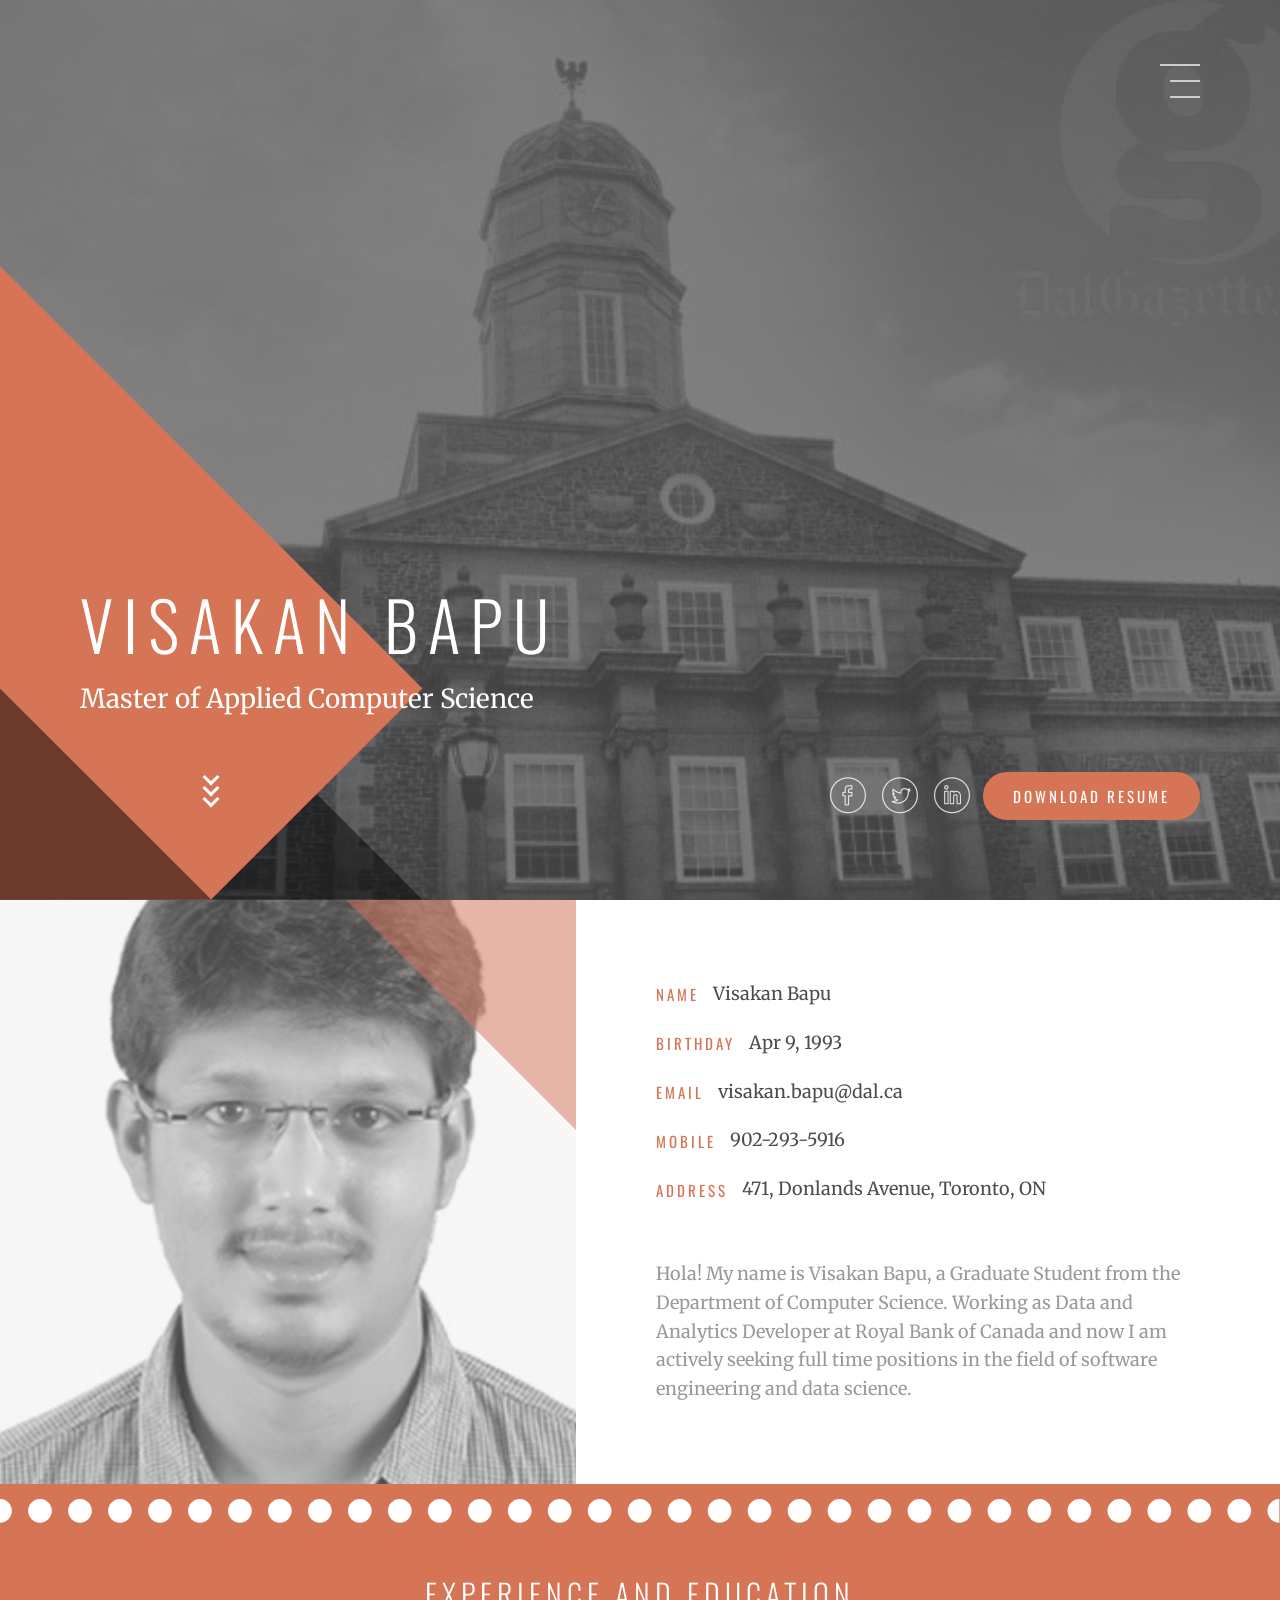
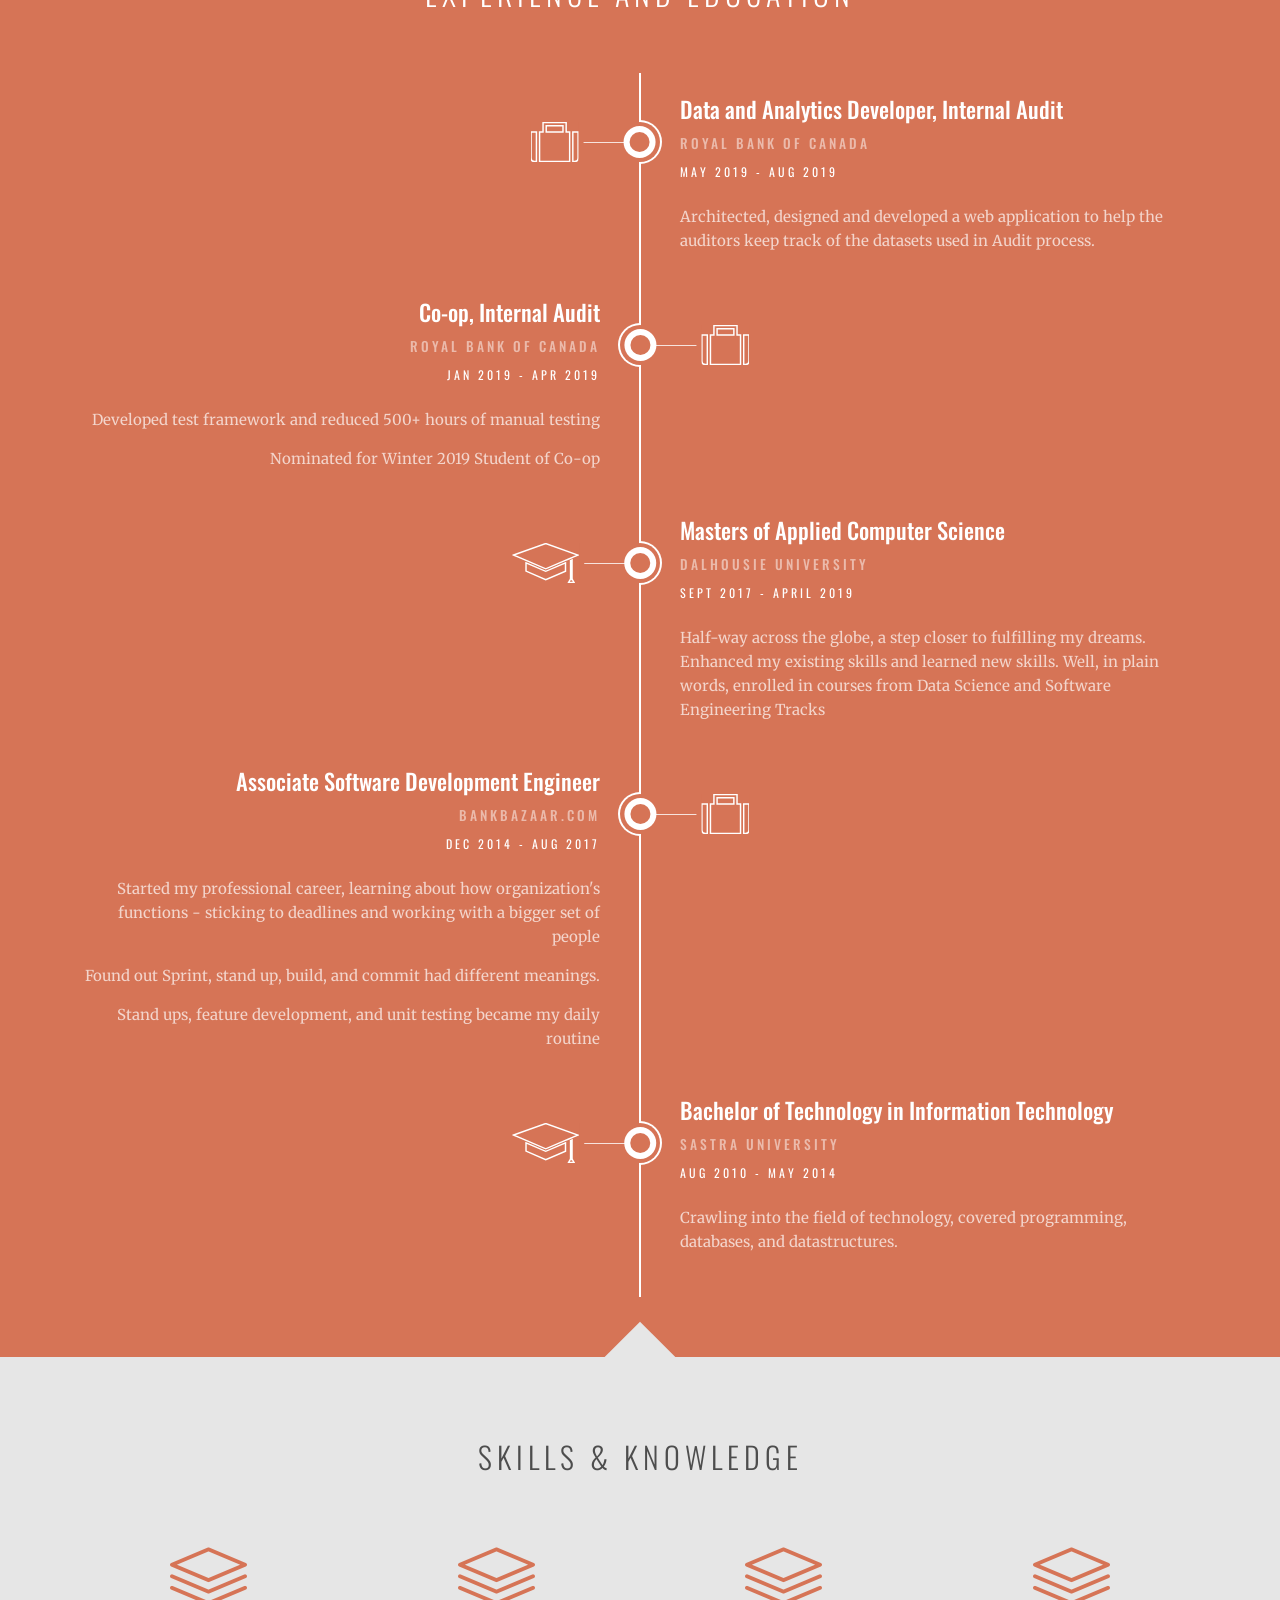
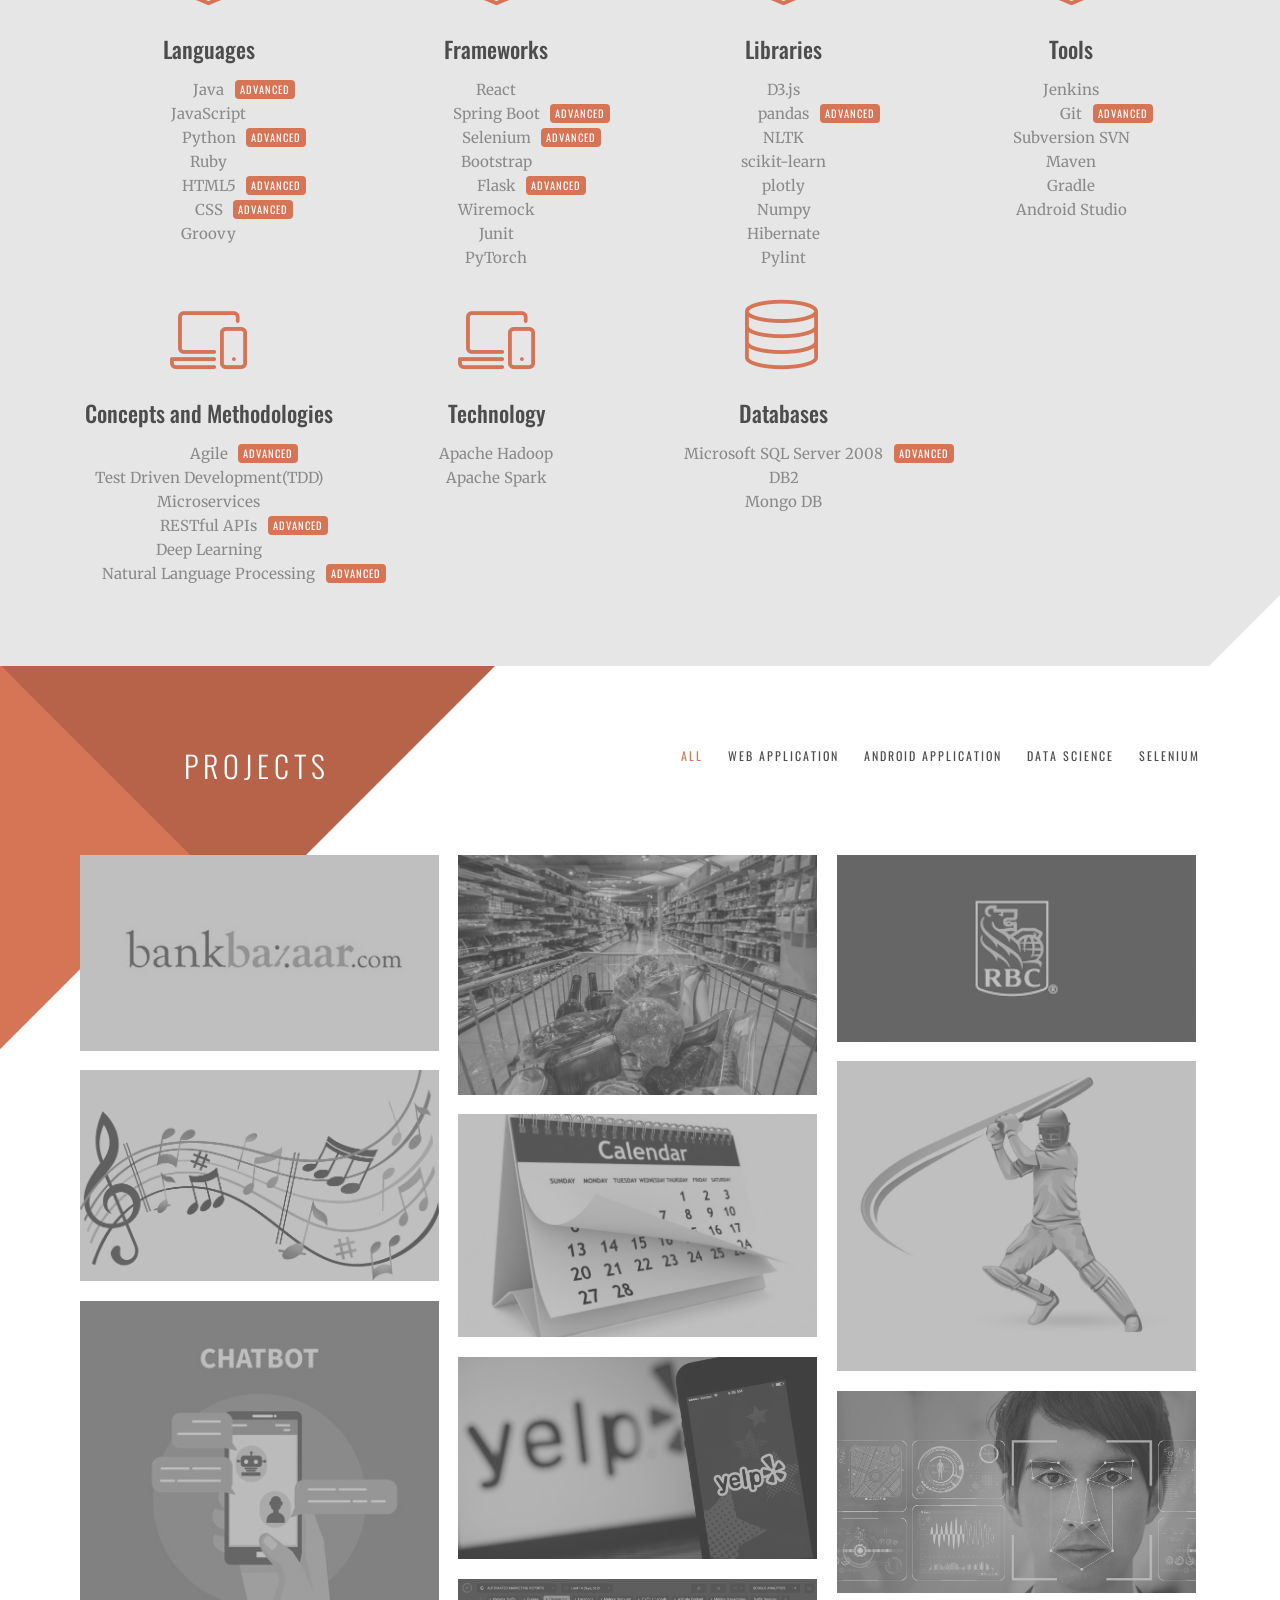
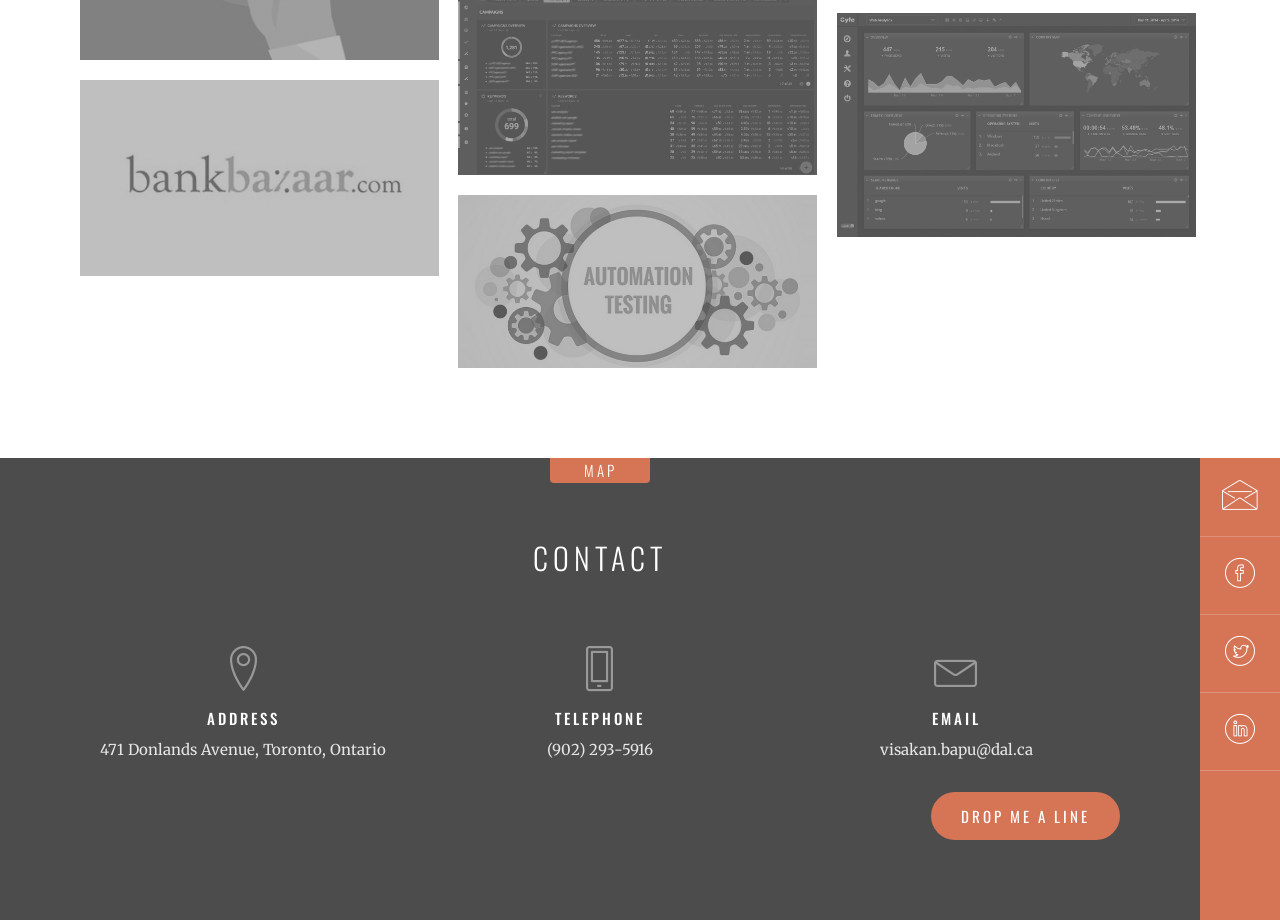
==== commit 45eb65b1: "Changes to timeline and project images" ====
--- a/index.html
+++ b/index.html
@@ -151,8 +151,6 @@
 						<div class="date">May 2019 - Aug 2019</div>
 					</div>
 					<p>Architected, designed and developed a web application to help the auditors keep track of the datasets used in Audit process.</p>
-					<p>One line about the Data Science Projects</p>
-					<p>One line about Metricstream Regression Testin</p>
 				</li>
 				<li>
 					<div class="icon"><img src="img/suitcase.svg" alt=""></div>
@@ -161,8 +159,8 @@
 						<h4>Royal Bank of Canada</h4>
 						<div class="date">Jan 2019 - Apr 2019</div>
 					</div>
+					<p>Developed test framework and reduced 500+ hours of manual testing</p>
 					<p>Nominated for Winter 2019 Student of Co-op</p>
-					<p></p>
 				</li>
 				<li>
 					<div class="icon"><img src="img/cap.svg" alt=""></div>
@@ -170,7 +168,7 @@
 						<h3>Masters of Applied Computer Science</h3>
 						<h4>Dalhousie University</h4>
 						<div class="date">Sept 2017 - April 2019</div>
-						<p>Half-way across the globe, a step closer to fulfilling my dreams. Enhanced my existing skills and as learned new skills. Well, in plain words, enrolled in courses from Data Science and Software Engineering Tracks</p>
+						<p>Half-way across the globe, a step closer to fulfilling my dreams. Enhanced my existing skills and learned new skills. Well, in plain words, enrolled in courses from Data Science and Software Engineering Tracks</p>
 					</div>
 				</li>
 				<li>
@@ -180,8 +178,9 @@
 						<h4>bankbazaar.com</h4>
 						<div class="date">Dec 2014 - Aug 2017</div>
 					</div>
-					<p>Started my professional career, learning about how organizations functions - sticking to deadlines and working with a bigger set of people</p>
-					<p>Started my professional career, learning about how organizations functions - sticking to deadlines and working with a bigger set of people</p>
+					<p>Started my professional career, learning about how organization's functions - sticking to deadlines and working with a bigger set of people</p>
+					<p>Found out Sprint, stand up, build, and commit had different meanings.</p>
+					<p>Stand ups, feature development, and unit testing became my daily routine</p>
 				</li>
 				<li>
 					<div class="icon"><img src="img/cap.svg" alt=""></div>
@@ -190,7 +189,7 @@
 						<h4>SASTRA University</h4>
 						<div class="date">Aug 2010 - May 2014</div>
 					</div>
-					<p>Crawling into the field of technology, covered programming, databases, and datastructures basics.</p>
+					<p>Crawling into the field of technology, covered programming, databases, and datastructures.</p>
 				</li>
 			</ul>
 			<svg class="waves" viewBox="0 0 1149 39.29" preserveAspectRation="none">
@@ -341,15 +340,12 @@
 
 			<div class="grid animation-chain" data-animation="zoomIn">
 				<div class="grid-item wa">
-					<img src="img/portfolio/oobot.jpg" alt="">
-					<a class="portfolio-open-modal" href="#"><span class="lnr lnr-magnifier"></span></a>
-					<a class="portfolio-external-link" href="https://github.com/arun5493/OObot-Objected_Oriented_Bot" target="_blank"><span class="lnr lnr-link"></span></a>
-					<div class="portfolio-hidden">
-						<ul class="video">
-							<li><iframe data-src="https://player.vimeo.com/video/253344686" width="640" height="360" webkitallowfullscreen mozallowfullscreen allowfullscreen><iframe>
-							</li>
-							<li><iframe data-src="https://player.vimeo.com/video/253344539" width="640" height="360" webkitallowfullscreen mozallowfullscreen allowfullscreen></iframe></li>
-						</ul>
+					<img src="img/portfolio/bankbazaar.jpg" alt="">
+					<a class="portfolio-open-modal" href="#"><span class="lnr lnr-magnifier"></span></a>
+					<div class="portfolio-hidden">
+						<ul class="image-list">
+	  						<li><img data-src="img/portfolio/bankbazaar.jpg" src="img/blank.html" alt=""></li>
+	  					</ul>
 						<ul class="portfolio-info">
 							<li>
 								<h3>Instant Disbursal of Loans</h3>
@@ -368,15 +364,13 @@
 				</div>
 
 				<div class="grid-item wa">
-					<img src="img/portfolio/oobot.jpg" alt="">
-					<a class="portfolio-open-modal" href="#"><span class="lnr lnr-magnifier"></span></a>
-					<a class="portfolio-external-link" href="https://github.com/arun5493/OObot-Objected_Oriented_Bot" target="_blank"><span class="lnr lnr-link"></span></a>
-					<div class="portfolio-hidden">
-						<ul class="video">
-							<li><iframe data-src="https://player.vimeo.com/video/253344686" width="640" height="360" webkitallowfullscreen mozallowfullscreen allowfullscreen><iframe>
-							</li>
-							<li><iframe data-src="https://player.vimeo.com/video/253344539" width="640" height="360" webkitallowfullscreen mozallowfullscreen allowfullscreen></iframe></li>
-						</ul>
+					<img src="img/portfolio/instacomp.jpg" alt="">
+					<a class="portfolio-open-modal" href="#"><span class="lnr lnr-magnifier"></span></a>
+					<a class="portfolio-external-link" href="https://github.com/visakan4/InstaComp_BackEnd" target="_blank"><span class="lnr lnr-link"></span></a>
+					<div class="portfolio-hidden">
+						<ul class="image-list">
+	  						<li><img data-src="img/portfolio/instacomp.jpg" src="img/blank.html" alt=""></li>
+	  					</ul>
 						<ul class="portfolio-info">
 							<li>
 								<h3>InstaComp</h3>
@@ -394,15 +388,12 @@
 				</div>
 
 				<div class="grid-item wa">
-					<img src="img/portfolio/oobot.jpg" alt="">
-					<a class="portfolio-open-modal" href="#"><span class="lnr lnr-magnifier"></span></a>
-					<a class="portfolio-external-link" href="https://github.com/arun5493/OObot-Objected_Oriented_Bot" target="_blank"><span class="lnr lnr-link"></span></a>
-					<div class="portfolio-hidden">
-						<ul class="video">
-							<li><iframe data-src="https://player.vimeo.com/video/253344686" width="640" height="360" webkitallowfullscreen mozallowfullscreen allowfullscreen><iframe>
-							</li>
-							<li><iframe data-src="https://player.vimeo.com/video/253344539" width="640" height="360" webkitallowfullscreen mozallowfullscreen allowfullscreen></iframe></li>
-						</ul>
+					<img src="img/portfolio/rbc.png" alt="">
+					<a class="portfolio-open-modal" href="#"><span class="lnr lnr-magnifier"></span></a>
+					<div class="portfolio-hidden">
+						<ul class="image-list">
+	  						<li><img data-src="img/portfolio/rbc.png" src="img/blank.html" alt=""></li>
+	  					</ul>
 						<ul class="portfolio-info">
 							<li>
 								<h3>Data Catalogue</h3>
@@ -421,15 +412,13 @@
 				</div>
 
 				<div class="grid-item wa">
-					<img src="img/portfolio/oobot.jpg" alt="">
-					<a class="portfolio-open-modal" href="#"><span class="lnr lnr-magnifier"></span></a>
-					<a class="portfolio-external-link" href="https://github.com/arun5493/OObot-Objected_Oriented_Bot" target="_blank"><span class="lnr lnr-link"></span></a>
-					<div class="portfolio-hidden">
-						<ul class="video">
-							<li><iframe data-src="https://player.vimeo.com/video/253344686" width="640" height="360" webkitallowfullscreen mozallowfullscreen allowfullscreen><iframe>
-							</li>
-							<li><iframe data-src="https://player.vimeo.com/video/253344539" width="640" height="360" webkitallowfullscreen mozallowfullscreen allowfullscreen></iframe></li>
-						</ul>
+					<img src="img/portfolio/ipl_dashboard.jpg" alt="">
+					<a class="portfolio-open-modal" href="#"><span class="lnr lnr-magnifier"></span></a>
+					<a class="portfolio-external-link" href="https://github.com/visakan4/Visual_System_IPL_FrontEnd" target="_blank"><span class="lnr lnr-link"></span></a>
+					<div class="portfolio-hidden">
+						<ul class="image-list">
+	  						<li><img data-src="img/portfolio/ipl_dashboard.jpg" src="img/blank.html" alt=""></li>
+	  					</ul>
 						<ul class="portfolio-info">
 							<li>
 								<h3>Indian Premier League Analytics Dashboard</h3>
@@ -447,12 +436,12 @@
 				</div>
 
 				<div class="grid-item ap">
-					<img src="img/portfolio/p2-adwords.jpg" alt="">
-					<a class="portfolio-open-modal" href="#"><span class="lnr lnr-magnifier"></span></a>
-					<a class="portfolio-external-link" href="https://github.com/arun5493/Adwords-Placing" target="_blank"><span class="lnr lnr-link"></span></a>
-					<div class="portfolio-hidden">
-	  					<ul class="image-list">
-	  						<li><img data-src="img/portfolio/p2-adwords.jpg" src="img/blank.html" alt=""></li>
+					<img src="img/portfolio/moodo_voodo.jpg" alt="">
+					<a class="portfolio-open-modal" href="#"><span class="lnr lnr-magnifier"></span></a>
+					<a class="portfolio-external-link" href="https://github.com/visakan4/MoodoVoodo_Android_Application" target="_blank"><span class="lnr lnr-link"></span></a>
+					<div class="portfolio-hidden">
+	  					<ul class="image-list">
+	  						<li><img data-src="img/portfolio/moodo_voodo.jpg" src="img/blank.html" alt=""></li>
 	  					</ul>
 						<ul class="portfolio-info">
 							<li>
@@ -471,12 +460,17 @@
 				</div>
 
 				<div class="grid-item ap">
-					<img src="img/portfolio/p2-adwords.jpg" alt="">
-					<a class="portfolio-open-modal" href="#"><span class="lnr lnr-magnifier"></span></a>
-					<a class="portfolio-external-link" href="https://github.com/arun5493/Adwords-Placing" target="_blank"><span class="lnr lnr-link"></span></a>
-					<div class="portfolio-hidden">
-	  					<ul class="image-list">
-	  						<li><img data-src="img/portfolio/p2-adwords.jpg" src="img/blank.html" alt=""></li>
+					<img src="img/portfolio/event_book.jpg" alt="">
+					<a class="portfolio-open-modal" href="#"><span class="lnr lnr-magnifier"></span></a>
+					<a class="portfolio-external-link" href="https://github.com/visakan4/EventBook_Android_Application" target="_blank"><span class="lnr lnr-link"></span></a>
+					<div class="portfolio-hidden">
+						<!-- <ul class="video">
+							<li><iframe data-src="https://player.vimeo.com/video/253344686" width="640" height="360" webkitallowfullscreen mozallowfullscreen allowfullscreen><iframe>
+							</li>
+							<li><iframe data-src="https://player.vimeo.com/video/253344539" width="640" height="360" webkitallowfullscreen mozallowfullscreen allowfullscreen></iframe></li>
+						</ul> -->
+	  					<ul class="image-list">
+	  						<li><img data-src="img/portfolio/event_book.jpg" src="img/blank.html" alt=""></li>
 	  					</ul>
 						<ul class="portfolio-info">
 							<li>
@@ -496,12 +490,12 @@
 
 
 				<div class="grid-item ap">
-					<img src="img/portfolio/p2-adwords.jpg" alt="">
-					<a class="portfolio-open-modal" href="#"><span class="lnr lnr-magnifier"></span></a>
-					<a class="portfolio-external-link" href="https://github.com/arun5493/Adwords-Placing" target="_blank"><span class="lnr lnr-link"></span></a>
-					<div class="portfolio-hidden">
-	  					<ul class="image-list">
-	  						<li><img data-src="img/portfolio/p2-adwords.jpg" src="img/blank.html" alt=""></li>
+					<img src="img/portfolio/oobot.jpg" alt="">
+					<a class="portfolio-open-modal" href="#"><span class="lnr lnr-magnifier"></span></a>
+					<a class="portfolio-external-link" href="https://github.com/visakan4/FeedMe_ChatBot_Android_Application" target="_blank"><span class="lnr lnr-link"></span></a>
+					<div class="portfolio-hidden">
+	  					<ul class="image-list">
+	  						<li><img data-src="img/portfolio/oobot.jpg" src="img/blank.html" alt=""></li>
 	  					</ul>
 						<ul class="portfolio-info">
 							<li>
@@ -521,12 +515,12 @@
 
 
 				<div class="grid-item ds">
-					<img src="img/portfolio/p2-adwords.jpg" alt="">
-					<a class="portfolio-open-modal" href="#"><span class="lnr lnr-magnifier"></span></a>
-					<a class="portfolio-external-link" href="https://github.com/arun5493/Adwords-Placing" target="_blank"><span class="lnr lnr-link"></span></a>
-					<div class="portfolio-hidden">
-	  					<ul class="image-list">
-	  						<li><img data-src="img/portfolio/p2-adwords.jpg" src="img/blank.html" alt=""></li>
+					<img src="img/portfolio/yelp.jpg" alt="">
+					<a class="portfolio-open-modal" href="#"><span class="lnr lnr-magnifier"></span></a>
+					<a class="portfolio-external-link" href="https://github.com/visakan4/FeedMe_ChatBot_Android_Application" target="_blank"><span class="lnr lnr-link"></span></a>
+					<div class="portfolio-hidden">
+	  					<ul class="image-list">
+	  						<li><img data-src="img/portfolio/yelp.jpg" src="img/blank.html" alt=""></li>
 	  					</ul>
 						<ul class="portfolio-info">
 							<li>
@@ -546,12 +540,12 @@
 
 
 				<div class="grid-item ds">
-					<img src="img/portfolio/p2-adwords.jpg" alt="">
-					<a class="portfolio-open-modal" href="#"><span class="lnr lnr-magnifier"></span></a>
-					<a class="portfolio-external-link" href="https://github.com/arun5493/Adwords-Placing" target="_blank"><span class="lnr lnr-link"></span></a>
-					<div class="portfolio-hidden">
-	  					<ul class="image-list">
-	  						<li><img data-src="img/portfolio/p2-adwords.jpg" src="img/blank.html" alt=""></li>
+					<img src="img/portfolio/image_recognition.jpg" alt="">
+					<a class="portfolio-open-modal" href="#"><span class="lnr lnr-magnifier"></span></a>
+					<!-- <a class="portfolio-external-link" href="https://github.com/arun5493/Adwords-Placing" target="_blank"><span class="lnr lnr-link"></span></a>	 -->
+					<div class="portfolio-hidden">
+	  					<ul class="image-list">
+	  						<li><img data-src="img/portfolio/image_recognition.jpg" src="img/blank.html" alt=""></li>
 	  					</ul>
 						<ul class="portfolio-info">
 							<li>
@@ -571,12 +565,11 @@
 
 
 				<div class="grid-item ds">
-					<img src="img/portfolio/p2-adwords.jpg" alt="">
-					<a class="portfolio-open-modal" href="#"><span class="lnr lnr-magnifier"></span></a>
-					<a class="portfolio-external-link" href="https://github.com/arun5493/Adwords-Placing" target="_blank"><span class="lnr lnr-link"></span></a>
-					<div class="portfolio-hidden">
-	  					<ul class="image-list">
-	  						<li><img data-src="img/portfolio/p2-adwords.jpg" src="img/blank.html" alt=""></li>
+					<img src="img/portfolio/marketing_analytics.png" alt="">
+					<a class="portfolio-open-modal" href="#"><span class="lnr lnr-magnifier"></span></a>
+					<div class="portfolio-hidden">
+	  					<ul class="image-list">
+	  						<li><img data-src="img/portfolio/marketing_analytics.png" src="img/blank.html" alt=""></li>
 	  					</ul>
 						<ul class="portfolio-info">
 							<li>
@@ -592,15 +585,13 @@
 				</div>
 
 				<div class="grid-item ds">
-					<img src="img/portfolio/oobot.jpg" alt="">
-					<a class="portfolio-open-modal" href="#"><span class="lnr lnr-magnifier"></span></a>
-					<a class="portfolio-external-link" href="https://github.com/arun5493/OObot-Objected_Oriented_Bot" target="_blank"><span class="lnr lnr-link"></span></a>
-					<div class="portfolio-hidden">
-						<ul class="video">
-							<li><iframe data-src="https://player.vimeo.com/video/253344686" width="640" height="360" webkitallowfullscreen mozallowfullscreen allowfullscreen><iframe>
-							</li>
-							<li><iframe data-src="https://player.vimeo.com/video/253344539" width="640" height="360" webkitallowfullscreen mozallowfullscreen allowfullscreen></iframe></li>
-						</ul>
+					<img src="img/portfolio/dashboard.png" alt="">
+					<a class="portfolio-open-modal" href="#"><span class="lnr lnr-magnifier"></span></a>
+					<a class="portfolio-external-link" href="https://github.com/visakan4/Visual_System_IPL_ML" target="_blank"><span class="lnr lnr-link"></span></a>
+					<div class="portfolio-hidden">
+						<ul class="image-list">
+	  						<li><img data-src="img/portfolio/dashboard.png" src="img/blank.html" alt=""></li>
+	  					</ul>
 						<ul class="portfolio-info">
 							<li>
 								<h3>Indian Premier League Analytics Dashboard</h3>
@@ -619,12 +610,11 @@
 
 
 				<div class="grid-item se">
-					<img src="img/portfolio/p2-adwords.jpg" alt="">
-					<a class="portfolio-open-modal" href="#"><span class="lnr lnr-magnifier"></span></a>
-					<a class="portfolio-external-link" href="https://github.com/arun5493/Adwords-Placing" target="_blank"><span class="lnr lnr-link"></span></a>
-					<div class="portfolio-hidden">
-	  					<ul class="image-list">
-	  						<li><img data-src="img/portfolio/p2-adwords.jpg" src="img/blank.html" alt=""></li>
+					<img src="img/portfolio/bankbazaar.jpg" alt="">
+					<a class="portfolio-open-modal" href="#"><span class="lnr lnr-magnifier"></span></a>
+					<div class="portfolio-hidden">
+	  					<ul class="image-list">
+	  						<li><img data-src="img/portfolio/bankbazaar.jpg" src="img/blank.html" alt=""></li>
 	  					</ul>
 						<ul class="portfolio-info">
 							<li>
@@ -640,12 +630,11 @@
 				</div>
 
 				<div class="grid-item se">
-					<img src="img/portfolio/p2-adwords.jpg" alt="">
-					<a class="portfolio-open-modal" href="#"><span class="lnr lnr-magnifier"></span></a>
-					<a class="portfolio-external-link" href="https://github.com/arun5493/Adwords-Placing" target="_blank"><span class="lnr lnr-link"></span></a>
-					<div class="portfolio-hidden">
-	  					<ul class="image-list">
-	  						<li><img data-src="img/portfolio/p2-adwords.jpg" src="img/blank.html" alt=""></li>
+					<img src="img/portfolio/automation.jpg" alt="">
+					<a class="portfolio-open-modal" href="#"><span class="lnr lnr-magnifier"></span></a>
+					<div class="portfolio-hidden">
+	  					<ul class="image-list">
+	  						<li><img data-src="img/portfolio/automation.jpg" src="img/blank.html" alt=""></li>
 	  					</ul>
 						<ul class="portfolio-info">
 							<li>
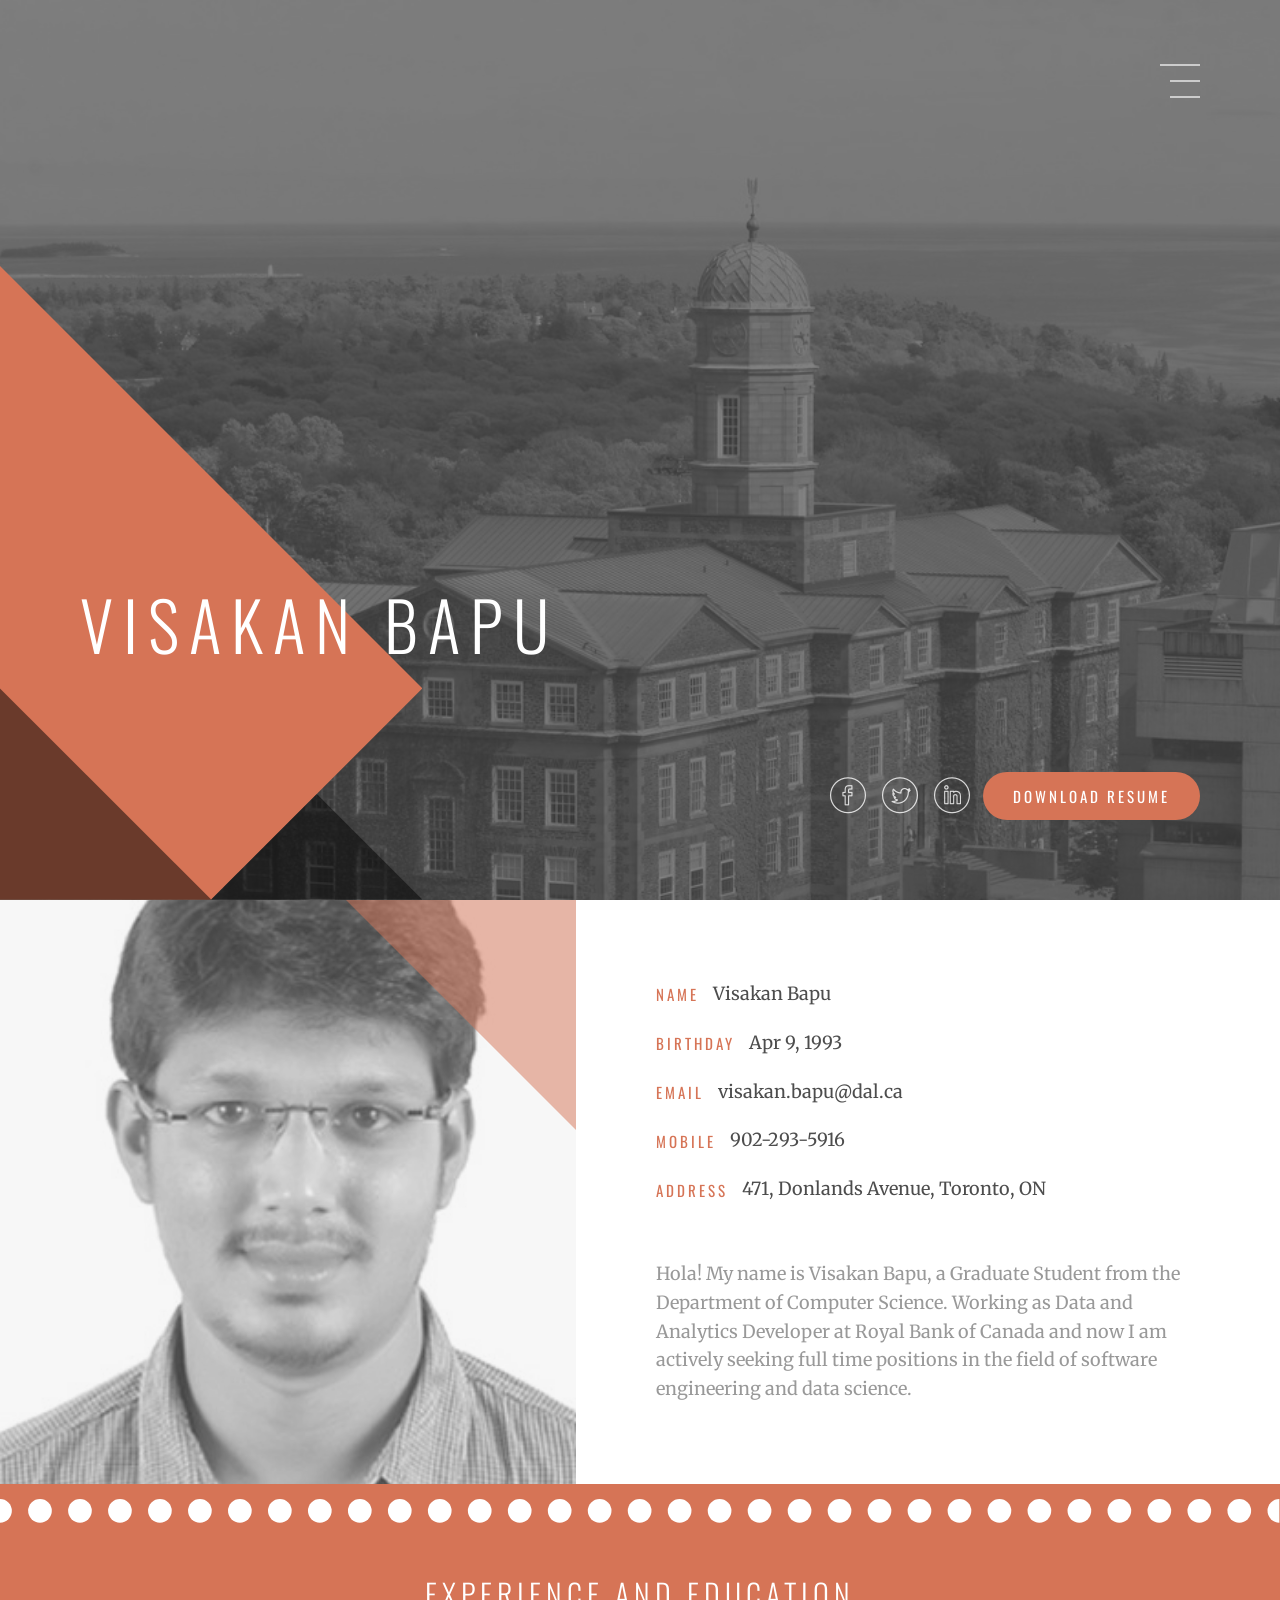
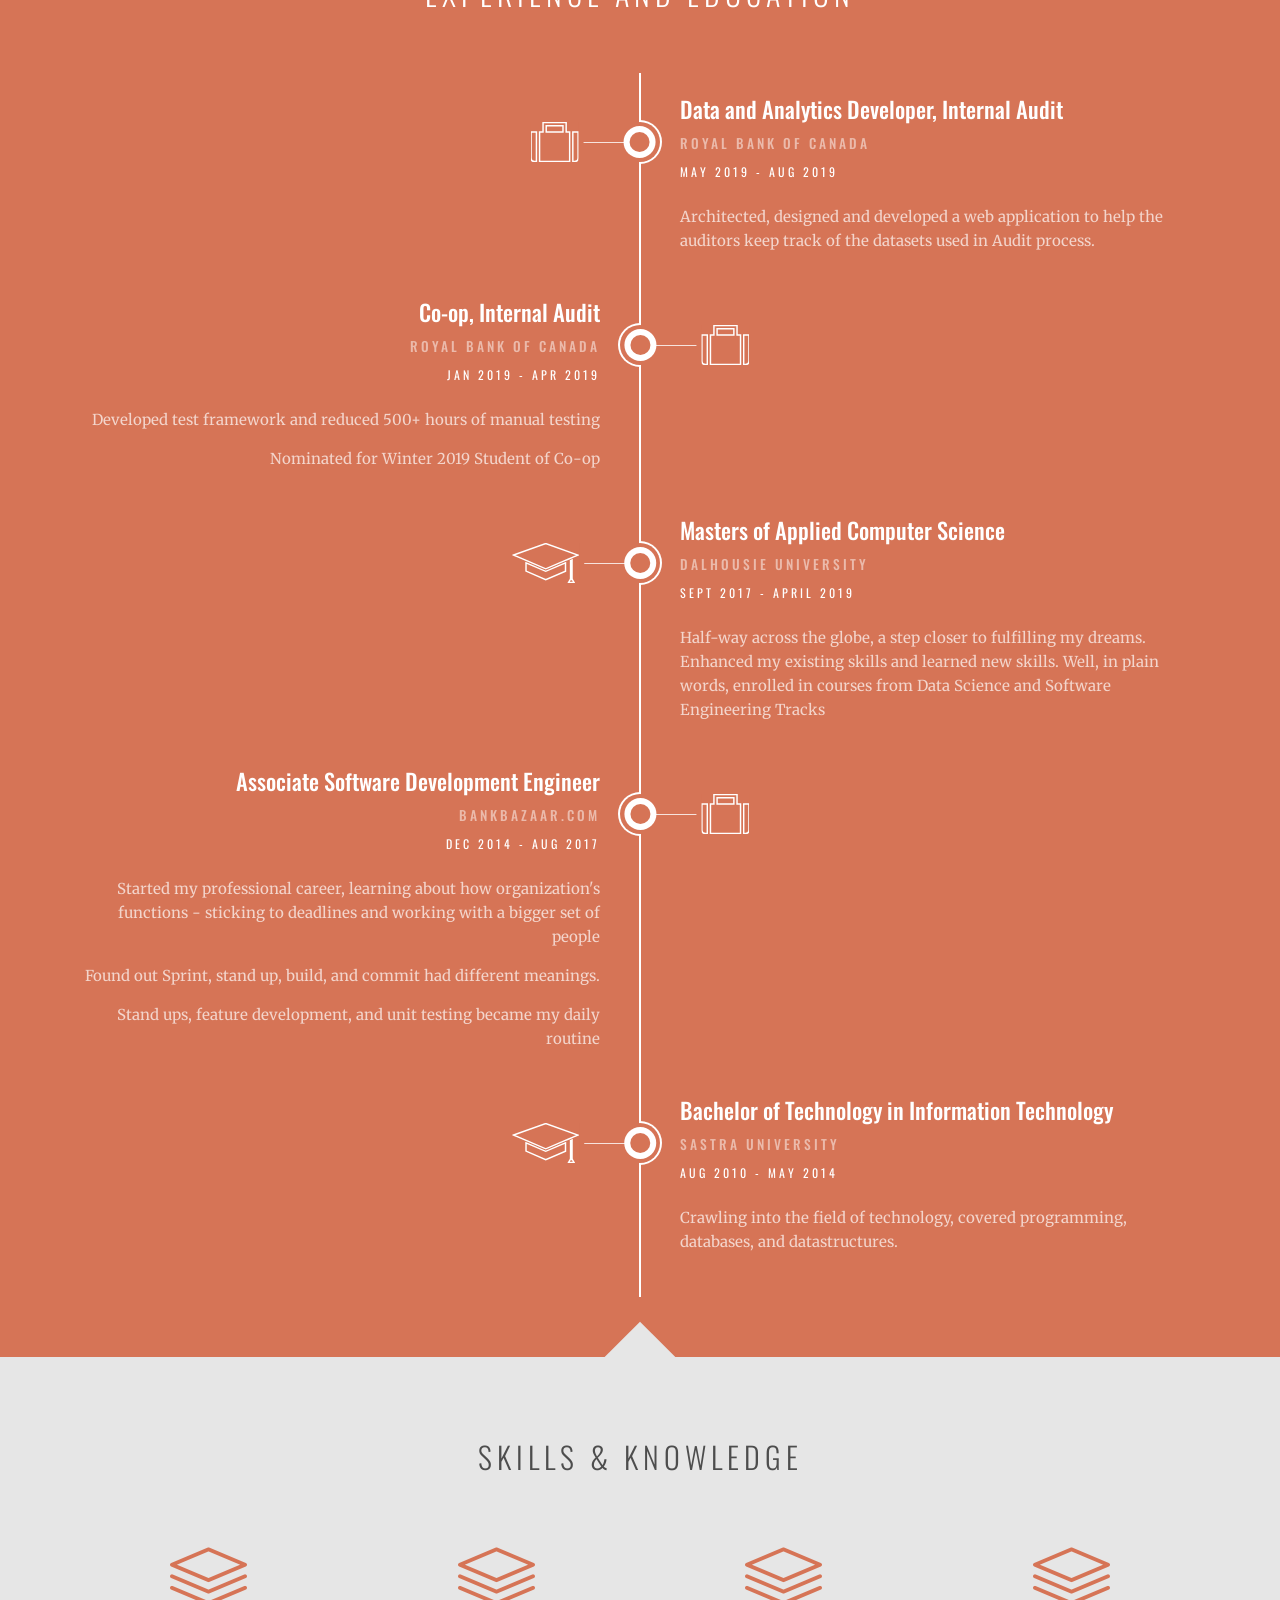
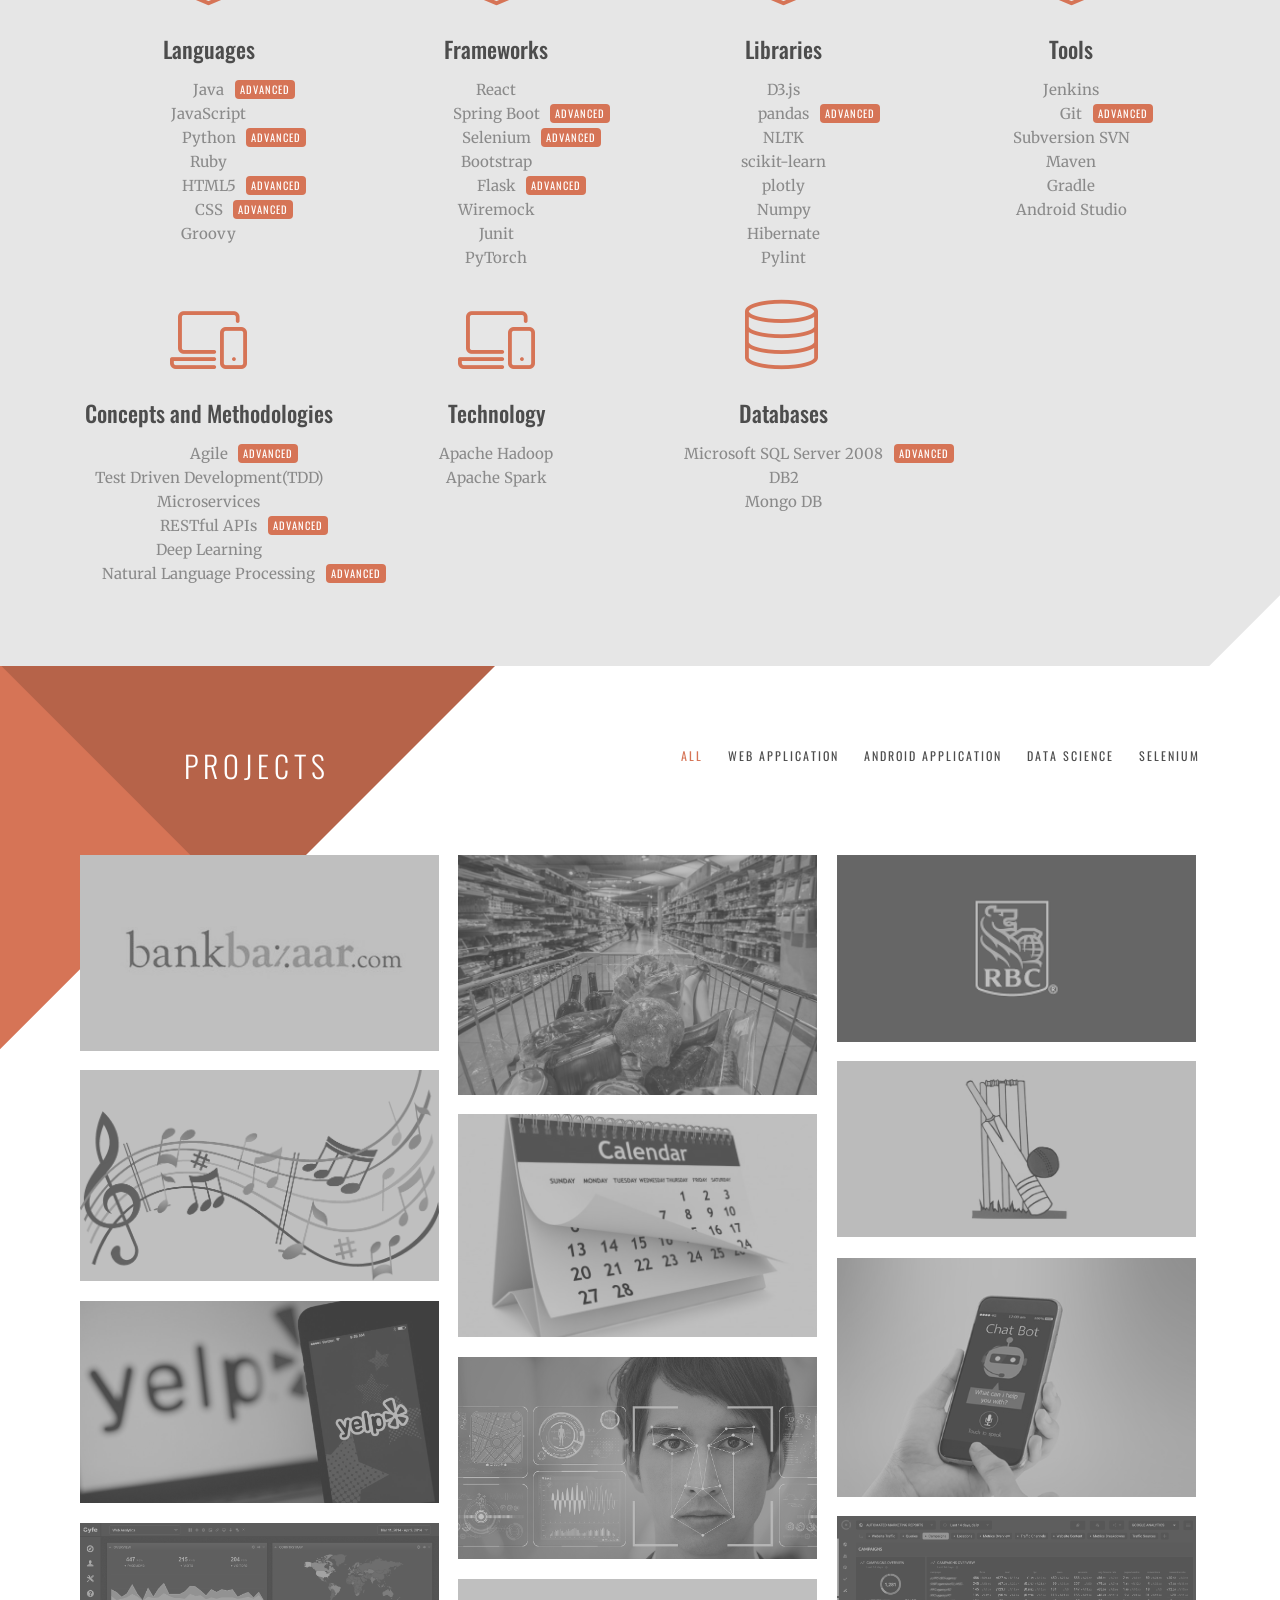
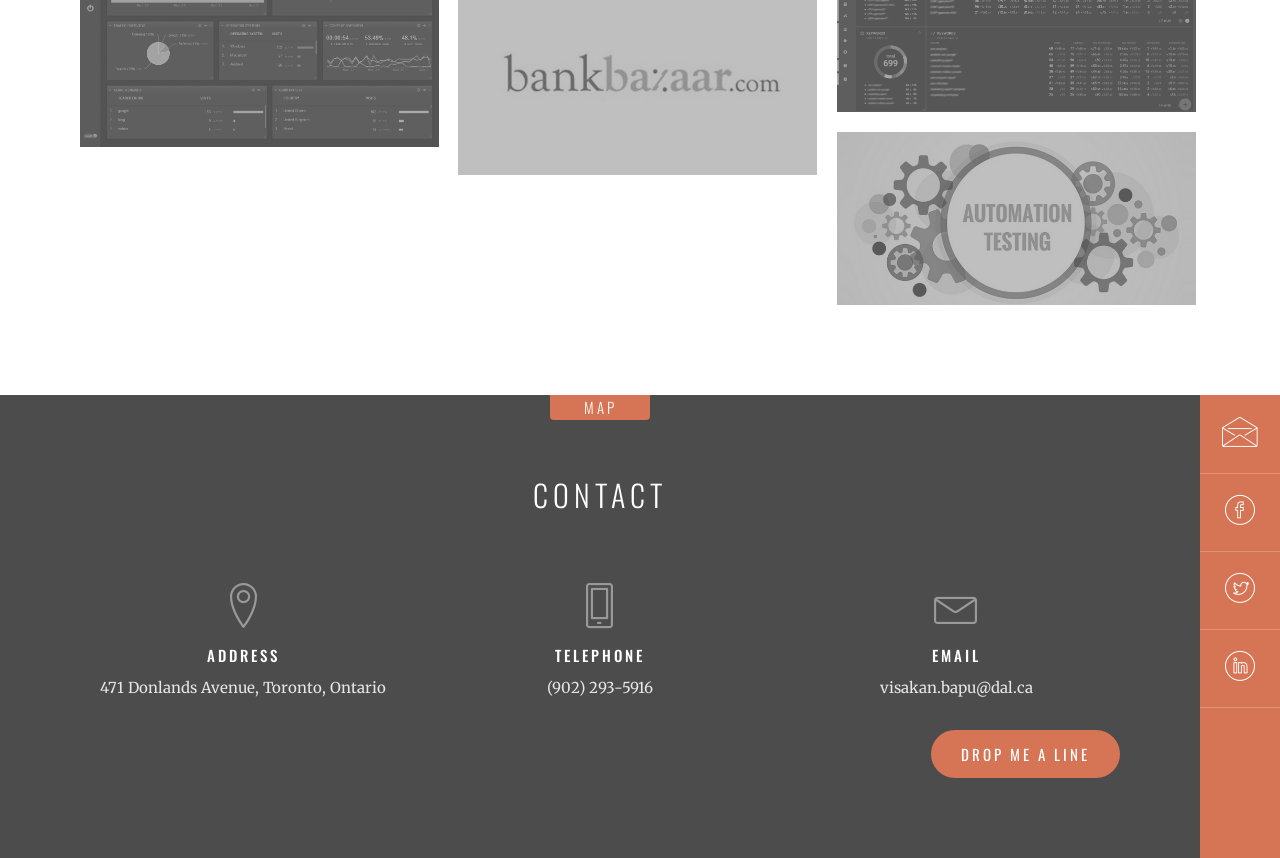
==== commit e965f317: "updated images" ====
--- a/index.html
+++ b/index.html
@@ -32,9 +32,8 @@
 
 		<section id="hero" class="section-hero">
 			<div class="hero-slides owl-carousel owl-theme">
-				<div class="slide"><img class="img-as-bg" src="img/startup/dal_tower.png" alt=""></div>
+				<div class="slide"><img class="img-as-bg" src="img/startup/dal.jpg" alt=""></div>
 				<div class="slide"><img class="img-as-bg" src="img/startup/90_demo.jpg" alt=""></div>
-				<div class="slide"><img class="img-as-bg" src="img/startup/running-me.jpg" alt=""></div>
 			</div>
 			<svg class="hero-triangles" viewBox="0 0 263.07 394.61" preserveAspectRatio="xMinYMax meet">
 				<polygon class="primary-triangle" points="0 394.61 0 0 263.07 263.07 131.53 394.61 0 394.61" />
@@ -647,7 +646,7 @@
 							</li>
 							<li>
 								<h3>Technology</h3>
-								<p>Python, Selenium, Selenium, Agile, JSON, Github</p>
+								<p>Python, Selenium, Agile, JSON, Github</p>
 							</li>
 						</ul>
 					</div>
